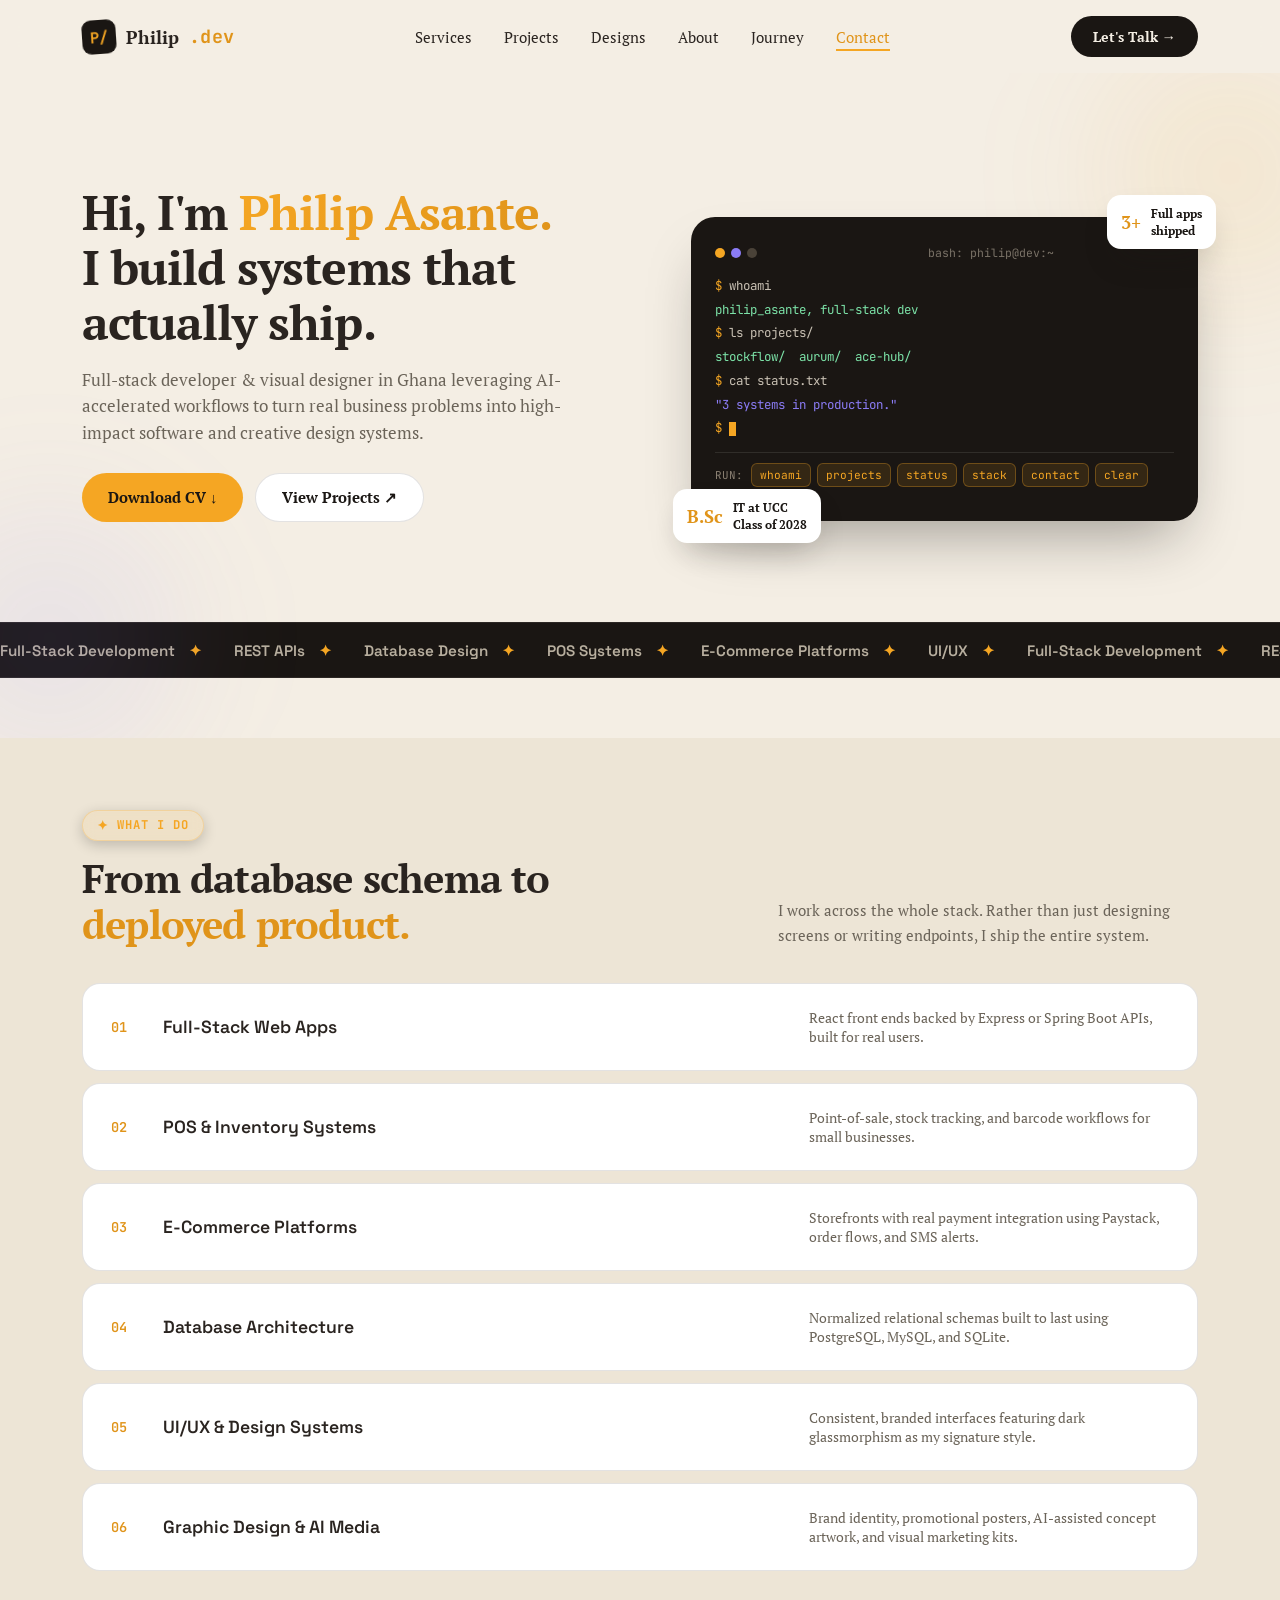
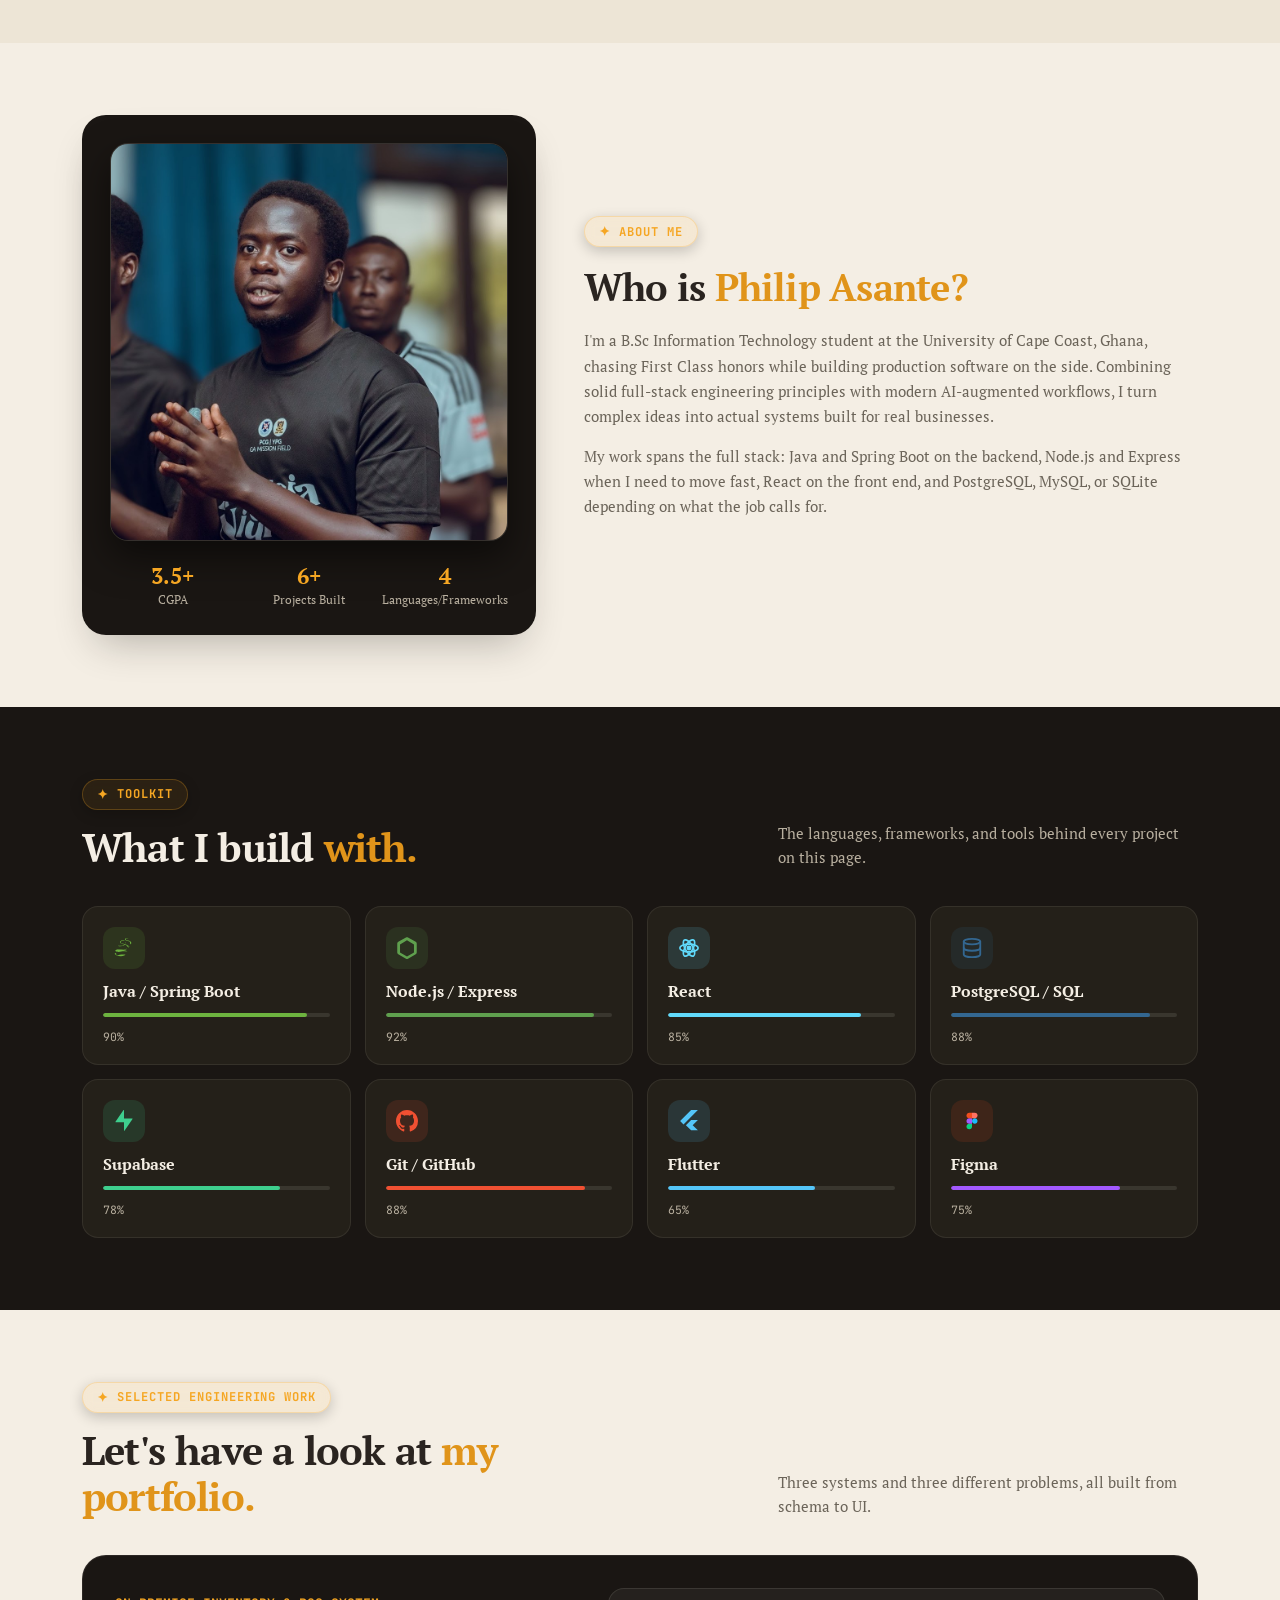
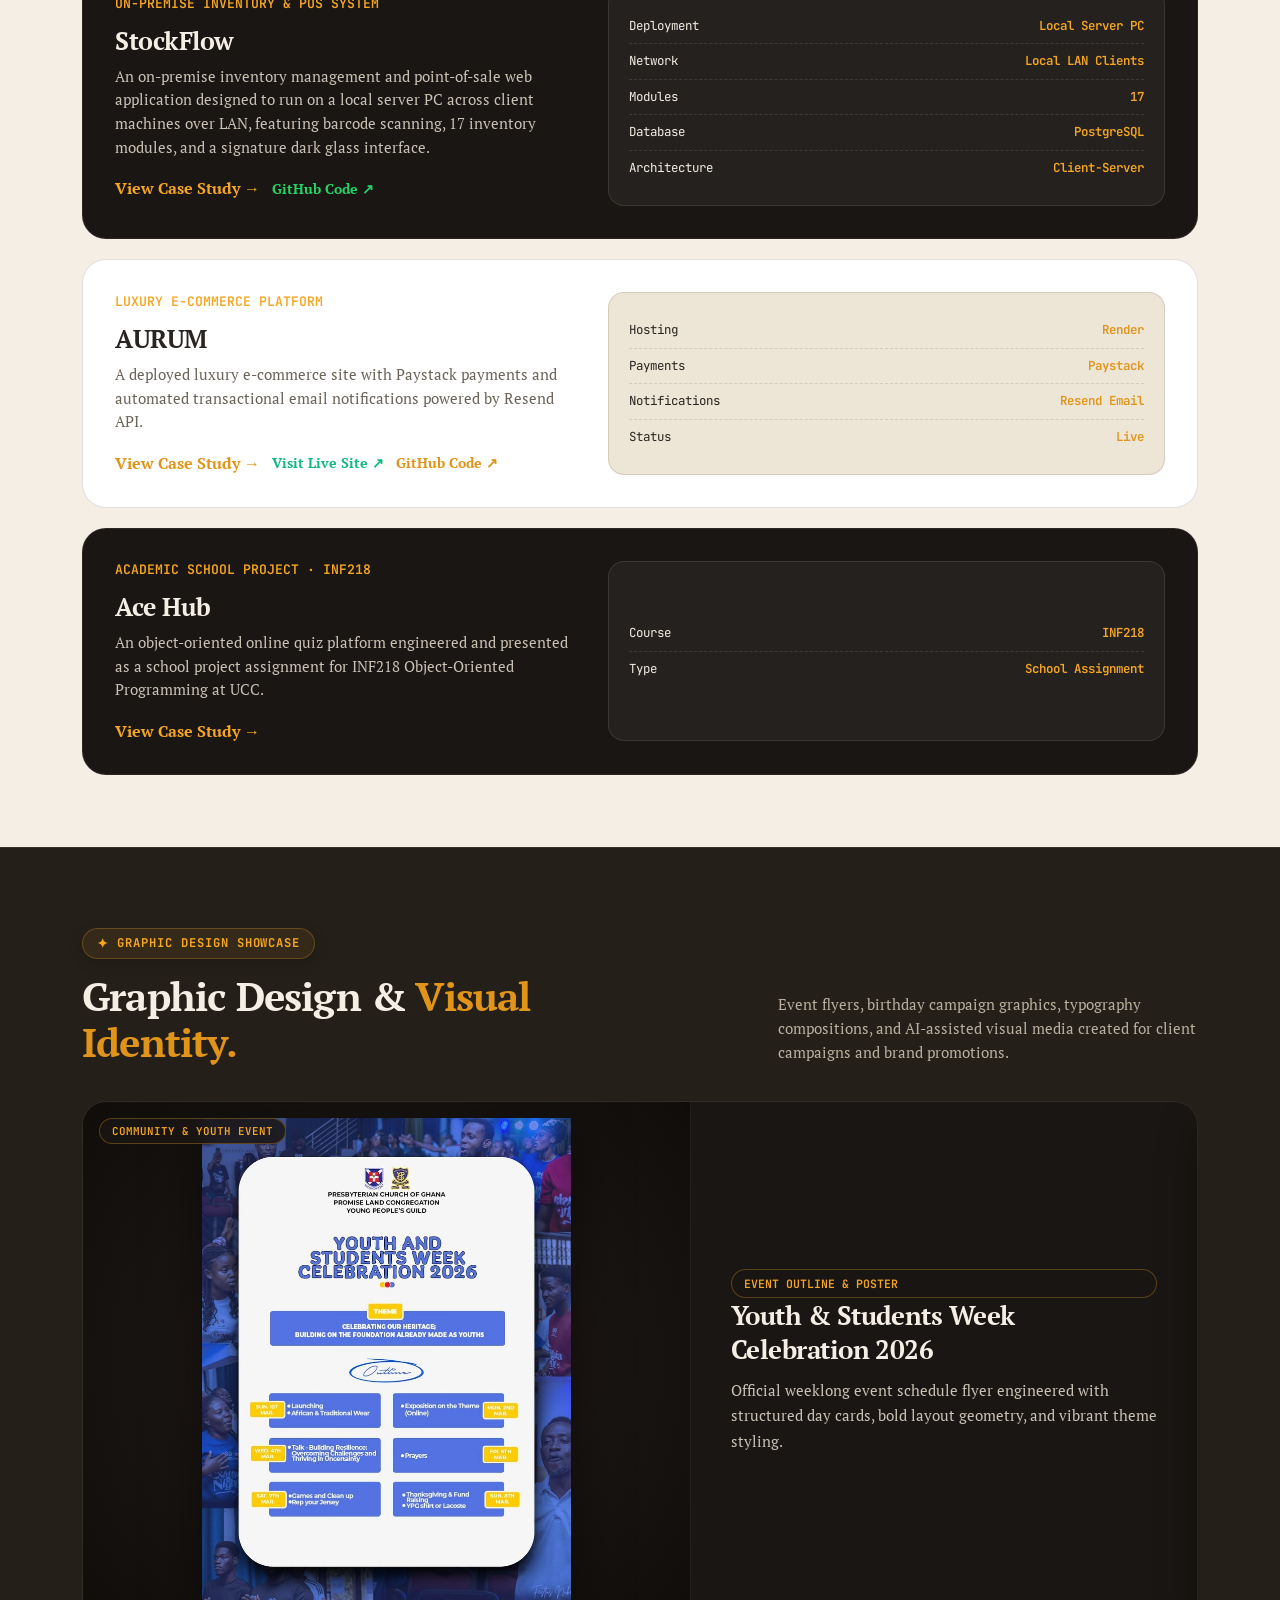
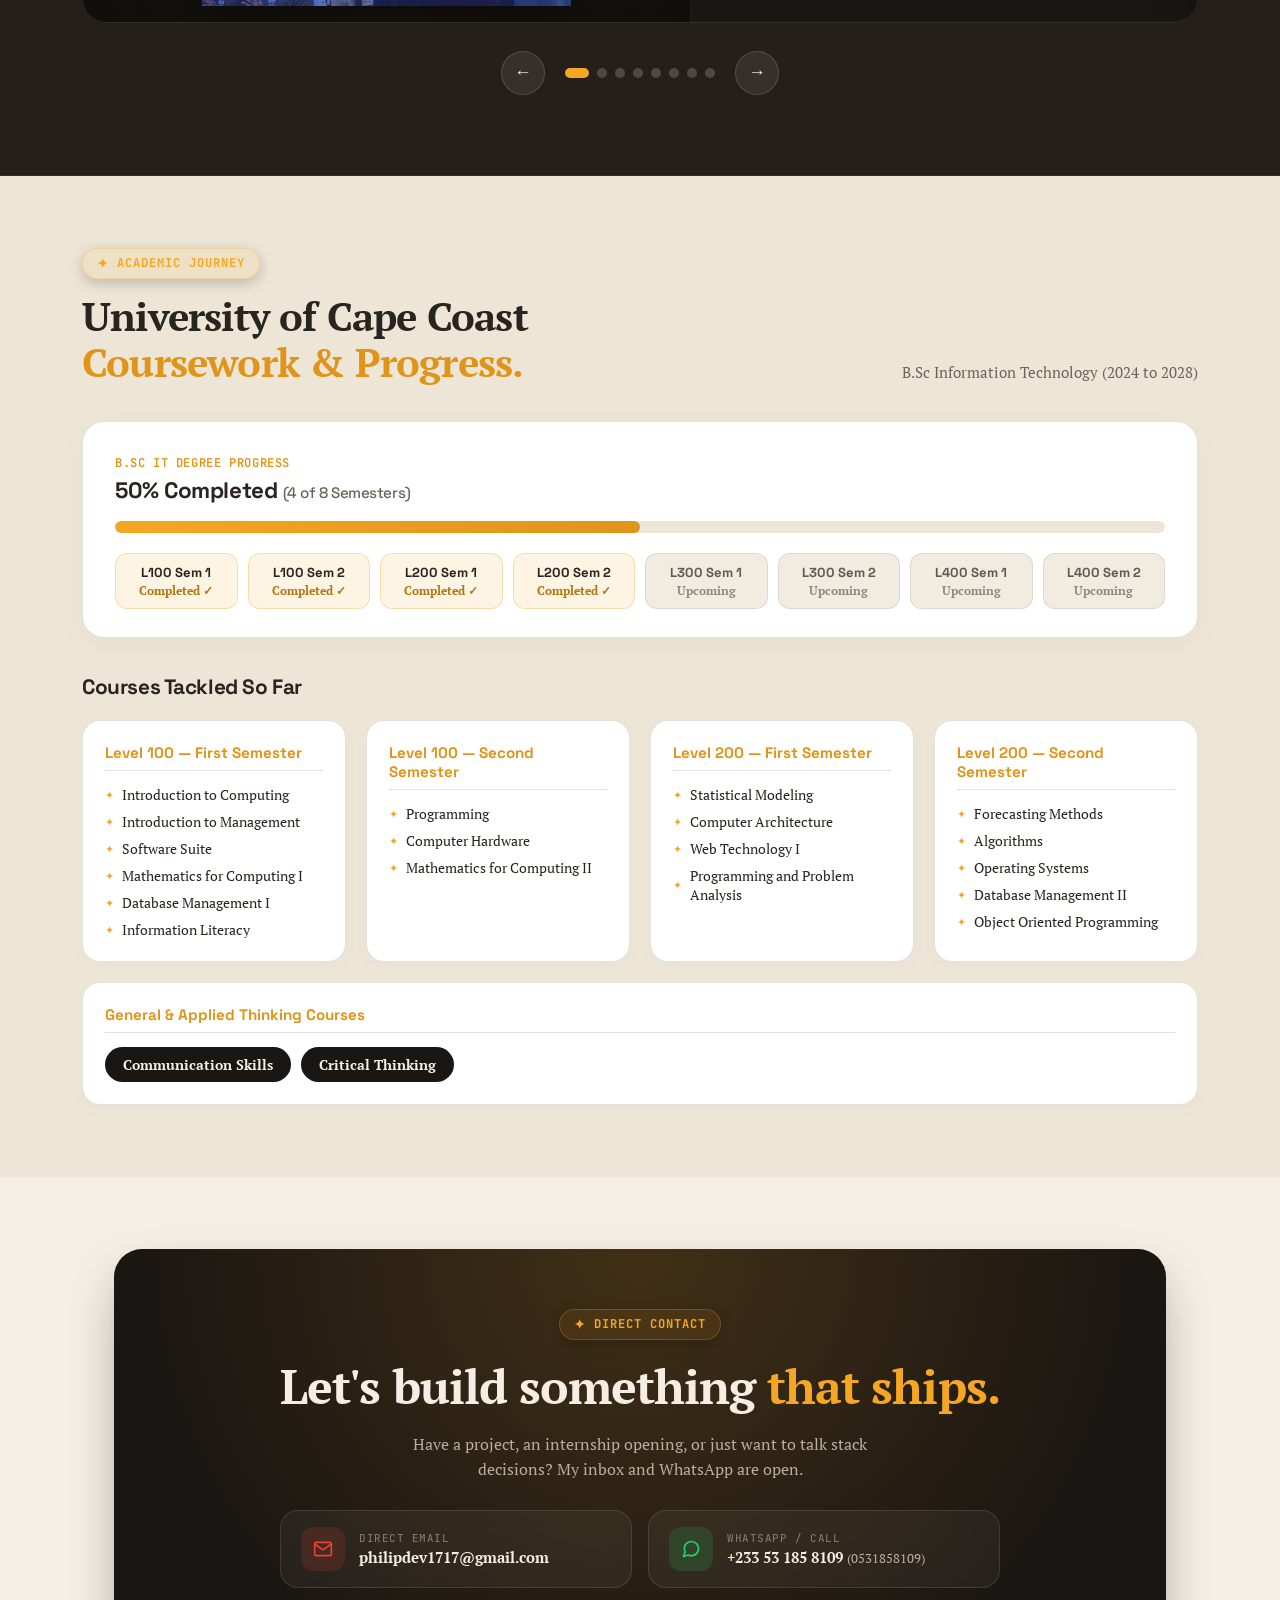
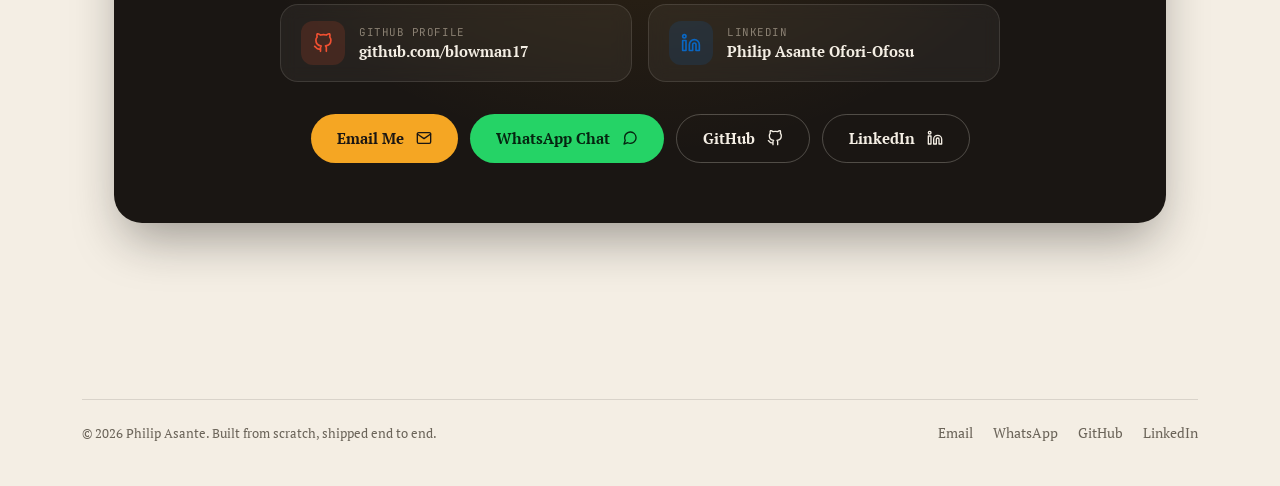
==== index.html @ bdc7ed9b "Update hero CTA buttons: Download CV first, View Projects second" ====
<!DOCTYPE html>
<html lang="en">
<head>
<meta charset="UTF-8">
<meta name="viewport" content="width=device-width, initial-scale=1.0">
<title>Philip Asante | Full-Stack Developer</title>
<meta name="description" content="Philip Asante, a Full-Stack Developer in Ghana building production POS systems, luxury e-commerce platforms, and web applications with Java, Spring Boot, Node.js, Express, React, and PostgreSQL.">
<link rel="icon" type="image/svg+xml" href="data:image/svg+xml,<svg xmlns='http://www.w3.org/2000/svg' viewBox='0 0 32 32'><rect width='32' height='32' rx='8' fill='%231A1613'/><text x='16' y='22' font-family='monospace' font-weight='bold' font-size='18' fill='%23F5A623' text-anchor='middle'>P/</text></svg>">
<meta property="og:type" content="website">
<meta property="og:title" content="Philip Asante | Full-Stack Developer">
<meta property="og:description" content="Full-Stack Developer turning real business problems into working software: POS systems, luxury e-commerce platforms, and web applications.">
<meta name="twitter:card" content="summary_large_image">
<meta name="twitter:title" content="Philip Asante | Full-Stack Developer">
<meta name="twitter:description" content="Full-Stack Developer turning real business problems into working software: POS systems, luxury e-commerce platforms, and web applications.">
<link rel="preconnect" href="https://fonts.googleapis.com">
<link rel="preconnect" href="https://fonts.gstatic.com" crossorigin>
<link href="https://fonts.googleapis.com/css2?family=PT+Serif:ital,wght@0,400;0,700;1,400;1,700&family=Space+Grotesk:wght@400;500;600;700&family=Inter:wght@400;500;600;700&family=JetBrains+Mono:wght@400;500&display=swap" rel="stylesheet">
<link rel="stylesheet" href="styles.css">
</head>
<body>

<div id="scroll-progress"></div>

<header>
  <div class="navbar">
    <a href="#" class="logo">
      <span class="logo-mark">P/</span>
      Philip<span class="mono" style="color:var(--orange-2)">.dev</span>
    </a>
    <nav>
      <ul>
        <li><a href="#services">Services</a></li>
        <li><a href="#projects">Projects</a></li>
        <li><a href="#designs">Designs</a></li>
        <li><a href="#about">About</a></li>
        <li><a href="#journey">Journey</a></li>
        <li><a href="#contact">Contact</a></li>
        <li class="mobile-menu-footer">
          <a href="#contact" class="mobile-menu-cta">Let's Talk →</a>
        </li>
      </ul>
    </nav>
    <a href="#contact" class="nav-cta">Let's Talk →</a>
    <button class="nav-toggle" aria-label="Menu">
      <span></span><span></span><span></span>
    </button>
  </div>
</header>

<section class="hero">
  <div class="glow-orb glow-orb-1"></div>
  <div class="glow-orb glow-orb-2"></div>
  <div class="wrap">
    <div class="hero-grid">
      <div>
        <h1>Hi, I'm <span class="accent">Philip Asante.</span><br>I build systems that actually ship.</h1>
        <p class="sub">Full-stack developer &amp; visual designer in Ghana leveraging AI-accelerated workflows to turn real business problems into high-impact software and creative design systems.</p>
        <div class="hero-actions">
          <a href="assets/Philip_Asante_CV.pdf" download="Philip_Asante_CV.pdf" class="btn btn-primary">Download CV ↓</a>
          <a href="#projects" class="btn btn-ghost">View Projects ↗</a>
        </div>
      </div>
      <div class="hero-visual reveal">
        <div class="term-bar">
          <div class="term-dots">
            <span class="term-dot d1"></span>
            <span class="term-dot d2"></span>
            <span class="term-dot d3"></span>
          </div>
          <span class="term-title">bash: philip@dev:~</span>
        </div>
        <div class="term-lines">
          <div><span class="k">$</span> whoami</div>
          <div class="out">philip_asante, full-stack dev</div>
          <div><span class="k">$</span> ls projects/</div>
          <div class="out">stockflow/ &nbsp;aurum/ &nbsp;ace-hub/</div>
          <div><span class="k">$</span> cat status.txt</div>
          <div class="out"><span class="s">"3 systems in production."</span></div>
          <div><span class="k">$</span> <span class="cursor"></span></div>
        </div>
        <div class="term-cmds">
          <span class="term-cmds-label">RUN:</span>
          <button class="term-btn" data-cmd="whoami">whoami</button>
          <button class="term-btn" data-cmd="projects">projects</button>
          <button class="term-btn" data-cmd="status">status</button>
          <button class="term-btn" data-cmd="stack">stack</button>
          <button class="term-btn" data-cmd="contact">contact</button>
          <button class="term-btn" data-cmd="clear">clear</button>
        </div>
        <div class="float-badge-wrap">
          <div class="float-badge fb1">
            <span class="n">3+</span>
            <span>Full apps<br>shipped</span>
          </div>
          <div class="float-badge fb2">
            <span class="n">B.Sc</span>
            <span>IT at UCC<br>Class of 2028</span>
          </div>
        </div>
      </div>
    </div>
  </div>

  <div class="marquee-strip">
    <div class="marquee-track">
      <div class="marquee-item">Full-Stack Development <span class="sep">✦</span></div>
      <div class="marquee-item">REST APIs <span class="sep">✦</span></div>
      <div class="marquee-item">Database Design <span class="sep">✦</span></div>
      <div class="marquee-item">POS Systems <span class="sep">✦</span></div>
      <div class="marquee-item">E-Commerce Platforms <span class="sep">✦</span></div>
      <div class="marquee-item">UI/UX <span class="sep">✦</span></div>
      <div class="marquee-item">Full-Stack Development <span class="sep">✦</span></div>
      <div class="marquee-item">REST APIs <span class="sep">✦</span></div>
      <div class="marquee-item">Database Design <span class="sep">✦</span></div>
      <div class="marquee-item">POS Systems <span class="sep">✦</span></div>
      <div class="marquee-item">E-Commerce Platforms <span class="sep">✦</span></div>
      <div class="marquee-item">UI/UX <span class="sep">✦</span></div>
    </div>
  </div>
</section>

<section class="services" id="services">
  <div class="wrap">
    <div class="section-head">
      <div>
        <span class="section-tag"><span class="spark">✦</span> What I Do</span>
        <h2>From database schema to <span class="accent">deployed product.</span></h2>
      </div>
      <p class="section-sub">I work across the whole stack. Rather than just designing screens or writing endpoints, I ship the entire system.</p>
    </div>
    <div class="service-list reveal">
      <div class="service-row">
        <span class="service-num">01</span>
        <span class="service-title">Full-Stack Web Apps</span>
        <span class="service-desc">React front ends backed by Express or Spring Boot APIs, built for real users.</span>
      </div>
      <div class="service-row">
        <span class="service-num">02</span>
        <span class="service-title">POS &amp; Inventory Systems</span>
        <span class="service-desc">Point-of-sale, stock tracking, and barcode workflows for small businesses.</span>
      </div>
      <div class="service-row">
        <span class="service-num">03</span>
        <span class="service-title">E-Commerce Platforms</span>
        <span class="service-desc">Storefronts with real payment integration using Paystack, order flows, and SMS alerts.</span>
      </div>
      <div class="service-row">
        <span class="service-num">04</span>
        <span class="service-title">Database Architecture</span>
        <span class="service-desc">Normalized relational schemas built to last using PostgreSQL, MySQL, and SQLite.</span>
      </div>
      <div class="service-row">
        <span class="service-num">05</span>
        <span class="service-title">UI/UX &amp; Design Systems</span>
        <span class="service-desc">Consistent, branded interfaces featuring dark glassmorphism as my signature style.</span>
      </div>
      <div class="service-row">
        <span class="service-num">06</span>
        <span class="service-title">Graphic Design &amp; AI Media</span>
        <span class="service-desc">Brand identity, promotional posters, AI-assisted concept artwork, and visual marketing kits.</span>
      </div>
    </div>
  </div>
</section>

<section id="about">
  <div class="wrap">
    <div class="about-grid">
      <div class="about-photo reveal">
        <img src="assets/philip-asante.jpg" alt="Philip Asante Ofori-Ofosu" class="profile-img">
        <div class="about-stats">
          <div class="about-stat"><div class="num">3.5+</div><div class="lbl">CGPA</div></div>
          <div class="about-stat"><div class="num">6+</div><div class="lbl">Projects Built</div></div>
          <div class="about-stat"><div class="num">4</div><div class="lbl">Languages/Frameworks</div></div>
        </div>
      </div>
      <div class="about-text">
        <span class="section-tag"><span class="spark">✦</span> About Me</span>
        <h2>Who is <span class="accent">Philip Asante?</span></h2>
        <p>I'm a B.Sc Information Technology student at the University of Cape Coast, Ghana, chasing First Class honors while building production software on the side. Combining solid full-stack engineering principles with modern AI-augmented workflows, I turn complex ideas into actual systems built for real businesses.</p>
        <p>My work spans the full stack: Java and Spring Boot on the backend, Node.js and Express when I need to move fast, React on the front end, and PostgreSQL, MySQL, or SQLite depending on what the job calls for.</p>
      </div>
    </div>
  </div>
</section>

<section class="tools">
  <div class="wrap">
    <div class="section-head">
      <div>
        <span class="section-tag"><span class="spark">✦</span> Toolkit</span>
        <h2>What I build <span class="accent">with.</span></h2>
      </div>
      <p class="section-sub">The languages, frameworks, and tools behind every project on this page.</p>
    </div>
    <div class="tool-grid reveal">
      <div class="tool-card">
        <div class="tool-icon" style="background:#6DB33F22;color:#6DB33F;" title="Java / Spring Boot">
          <svg width="22" height="22" viewBox="0 0 24 24" fill="currentColor">
            <path d="M4.14 17.58c0 0-1.57.37-1.14 1.34.42.95 2.5 1.15 4.31.57 1.8-.57 5.25-.66 6.37-.2 0 0-2.31 1.77-5.07 1.77C5.39 21.06 3 20 2.2 18.91c-.8-1.09.28-1.74 1.94-1.33zm-.51-3.66s-1.8.84-.71 1.63c1.1.79 3.93.93 6.13.34 2.21-.6 5.86-.33 6.77.29 0 0-1.78-1.92-5.74-2.14-3.97-.22-5.46-.35-6.45-.12zm13.1-4.78s1.61.85.74 2.1c-.87 1.25-3.03 2.05-5.91 2.37-2.89.32-6.52.06-8.21-.73 0 0 1.27.79 3.65 1.07 2.38.27 5.4.15 7.64-.69 2.24-.85 3.39-1.97 2.09-4.12zm-3.32-4.04c.94 1.08.31 2.24-.76 3.09-1.06.85-2.61 1.23-3.83 1.39-1.22.15-2.6.14-3.7-.1 0 0 1.05.51 2.56.54 1.5.03 3.05-.18 4.24-.85 1.18-.68 1.91-1.63 1.49-4.07zm3.17 6.43s.85-1.58-1.12-2.82c-1.97-1.25-3.67-1.07-5.59-1.71-1.92-.64-1.79-1.98-.38-2.6 1.41-.62 3.61-.17 3.61-.17s-1.07-.94-2.86-.71c-1.79.23-2.92 1.42-2.46 2.53.46 1.1 2.12 1.44 3.73 1.77 1.61.34 3.63.92 3.86 2.35 0 0 .5-1.15-1.24-1.89zM18.89 8.2s1.77-.92.83-2.48c-.94-1.55-2.73-1.69-4.48-2.09-1.76-.41-1.79-1.5-.72-2.03 1.07-.53 2.76-.08 2.76-.08s-.83-.75-2.27-.52c-1.44.23-2.31 1.15-1.89 2.05.42.9 1.83 1.15 3.19 1.43 1.36.27 2.87.67 2.58 2.13 0 0 .86-1.06-.52-1.85z"/>
          </svg>
        </div>
        <div class="tool-name">Java / Spring Boot</div>
        <div class="tool-bar"><div class="tool-bar-fill" style="width:90%;background:#6DB33F;"></div></div>
        <span class="tool-pct">90%</span>
      </div>
      <div class="tool-card">
        <div class="tool-icon" style="background:#5FA04E22;color:#5FA04E;" title="Node.js / Express">
          <svg width="22" height="22" viewBox="0 0 24 24" fill="currentColor">
            <path d="M11.998 24c-.387 0-.773-.105-1.115-.303l-8.41-4.856C1.777 18.438 1.36 17.716 1.36 16.924V7.21c0-.792.417-1.514 1.113-1.917L10.883.437c.684-.395 1.546-.395 2.23 0l8.41 4.856c.696.403 1.113 1.125 1.113 1.917v9.714c0 .792-.417 1.514-1.113 1.917l-8.41 4.856a2.236 2.236 0 0 1-1.115.303zm-7.61-7.076 7.61 4.394 7.61-4.394V8.076L11.998 3.68 4.388 8.076v8.848z"/>
          </svg>
        </div>
        <div class="tool-name">Node.js / Express</div>
        <div class="tool-bar"><div class="tool-bar-fill" style="width:92%;background:#5FA04E;"></div></div>
        <span class="tool-pct">92%</span>
      </div>
      <div class="tool-card">
        <div class="tool-icon" style="background:#61DAFB22;color:#61DAFB;" title="React">
          <svg width="22" height="22" viewBox="0 0 24 24" fill="none" stroke="currentColor" stroke-width="1.8">
            <ellipse cx="12" cy="12" rx="10" ry="4.2" transform="rotate(0 12 12)"/>
            <ellipse cx="12" cy="12" rx="10" ry="4.2" transform="rotate(60 12 12)"/>
            <ellipse cx="12" cy="12" rx="10" ry="4.2" transform="rotate(120 12 12)"/>
            <circle cx="12" cy="12" r="1.8" fill="currentColor"/>
          </svg>
        </div>
        <div class="tool-name">React</div>
        <div class="tool-bar"><div class="tool-bar-fill" style="width:85%;background:#61DAFB;"></div></div>
        <span class="tool-pct">85%</span>
      </div>
      <div class="tool-card">
        <div class="tool-icon" style="background:#33679122;color:#336791;" title="PostgreSQL / SQL">
          <svg width="22" height="22" viewBox="0 0 24 24" fill="none" stroke="currentColor" stroke-width="2" stroke-linecap="round" stroke-linejoin="round">
            <ellipse cx="12" cy="5" rx="9" ry="3"/>
            <path d="M21 12c0 1.66-4 3-9 3s-9-1.34-9-3"/>
            <path d="M3 5v14c0 1.66 4 3 9 3s9-1.34 9-3V5"/>
          </svg>
        </div>
        <div class="tool-name">PostgreSQL / SQL</div>
        <div class="tool-bar"><div class="tool-bar-fill" style="width:88%;background:#336791;"></div></div>
        <span class="tool-pct">88%</span>
      </div>
      <div class="tool-card">
        <div class="tool-icon" style="background:#3ECF8E22;color:#3ECF8E;" title="Supabase">
          <svg width="22" height="22" viewBox="0 0 24 24" fill="currentColor">
            <path d="M21.362 9.354H12V.3a.3.3 0 0 0-.53-.197L2.695 12.875a.3.3 0 0 0 .245.495H12v9.054a.3.3 0 0 0 .53.197l8.775-12.772a.3.3 0 0 0-.243-.495z"/>
          </svg>
        </div>
        <div class="tool-name">Supabase</div>
        <div class="tool-bar"><div class="tool-bar-fill" style="width:78%;background:#3ECF8E;"></div></div>
        <span class="tool-pct">78%</span>
      </div>
      <div class="tool-card">
        <div class="tool-icon" style="background:#F0503222;color:#F05032;" title="Git / GitHub">
          <svg width="22" height="22" viewBox="0 0 24 24" fill="currentColor">
            <path d="M12 0C5.37 0 0 5.37 0 12c0 5.31 3.435 9.795 8.205 11.385.6.105.825-.255.825-.57 0-.285-.015-1.23-.015-2.235-3.015.555-3.795-.735-4.035-1.41-.135-.345-.72-1.41-1.23-1.695-.42-.225-1.02-.78-.015-.795.945-.015 1.62.87 1.845 1.23 1.08 1.815 2.805 1.305 3.495.99.105-.78.42-1.305.765-1.605-2.67-.3-5.46-1.335-5.46-5.925 0-1.305.465-2.385 1.23-3.225-.12-.3-.54-1.53.12-3.18 0 0 1.005-.315 3.3 1.23.96-.27 1.98-.405 3-.405s2.04.135 3 .405c2.295-1.56 3.3-1.23 3.3-1.23.66 1.65.24 2.88.12 3.18.765.84 1.23 1.905 1.23 3.225 0 4.605-2.805 5.625-5.475 5.925.435.375.81 1.095.81 2.22 0 1.605-.015 2.895-.015 3.3 0 .315.225.69.825.57A12.02 12.02 0 0024 12c0-6.63-5.37-12-12-12z"/>
          </svg>
        </div>
        <div class="tool-name">Git / GitHub</div>
        <div class="tool-bar"><div class="tool-bar-fill" style="width:88%;background:#F05032;"></div></div>
        <span class="tool-pct">88%</span>
      </div>
      <div class="tool-card">
        <div class="tool-icon" style="background:#54C5F822;color:#54C5F8;" title="Flutter">
          <svg width="22" height="22" viewBox="0 0 24 24" fill="currentColor">
            <path d="M14.314 0L2.3 12 6 15.7 21.686 0h-7.372zm0 10.8L8.628 16.5l5.686 5.7h7.372L16 16.5l5.686-5.7h-7.372z"/>
          </svg>
        </div>
        <div class="tool-name">Flutter</div>
        <div class="tool-bar"><div class="tool-bar-fill" style="width:65%;background:#54C5F8;"></div></div>
        <span class="tool-pct">65%</span>
      </div>
      <div class="tool-card">
        <div class="tool-icon" style="background:rgba(242,78,30,0.12);" title="Figma">
          <svg width="22" height="22" viewBox="0 0 24 24" fill="none">
            <path d="M12 12c0-1.657 1.343-3 3-3s3 1.343 3 3-1.343 3-3 3-3-1.343-3-3z" fill="#1ABCFE"/>
            <path d="M6 18c0-1.657 1.343-3 3-3h3v3a3 3 0 0 1-6 0z" fill="#0ACF83"/>
            <path d="M6 12c0-1.657 1.343-3 3-3h3v6H9a3 3 0 0 1-3-3z" fill="#A259FF"/>
            <path d="M6 6c0-1.657 1.343-3 3-3h3v6H9a3 3 0 0 1-3-3z" fill="#F24E1E"/>
            <path d="M12 3h3a3 3 0 0 1 3 3c0 1.657-1.343 3-3 3h-3V3z" fill="#FF7262"/>
          </svg>
        </div>
        <div class="tool-name">Figma</div>
        <div class="tool-bar"><div class="tool-bar-fill" style="width:75%;background:#A259FF;"></div></div>
        <span class="tool-pct">75%</span>
      </div>
    </div>
  </div>
</section>

<section id="projects">
  <div class="wrap">
    <div class="section-head">
      <div>
        <span class="section-tag"><span class="spark">✦</span> Selected Engineering Work</span>
        <h2>Let's have a look at <span class="accent">my portfolio.</span></h2>
      </div>
      <p class="section-sub">Three systems and three different problems, all built from schema to UI.</p>
    </div>
    <div class="project-list reveal">

      <div class="project-card">
        <div>
          <div class="role">ON-PREMISE INVENTORY &amp; POS SYSTEM</div>
          <h3>StockFlow</h3>
          <p>An on-premise inventory management and point-of-sale web application designed to run on a local server PC across client machines over LAN, featuring barcode scanning, 17 inventory modules, and a signature dark glass interface.</p>
          <div class="project-actions-row">
            <button class="project-link open-modal" data-project="stockflow">View Case Study →</button>
            <a href="https://github.com/blowman17/stockflow-access" target="_blank" rel="noopener noreferrer" class="project-link live-link">GitHub Code ↗</a>
          </div>
        </div>
        <div class="project-visual">
          <div class="row"><span>Deployment</span><span class="val">Local Server PC</span></div>
          <div class="row"><span>Network</span><span class="val">Local LAN Clients</span></div>
          <div class="row"><span>Modules</span><span class="val">17</span></div>
          <div class="row"><span>Database</span><span class="val">PostgreSQL</span></div>
          <div class="row" style="border-bottom:none;"><span>Architecture</span><span class="val">Client-Server</span></div>
        </div>
      </div>

      <div class="project-card alt">
        <div>
          <div class="role">LUXURY E-COMMERCE PLATFORM</div>
          <h3>AURUM</h3>
          <p>A deployed luxury e-commerce site with Paystack payments and automated transactional email notifications powered by Resend API.</p>
          <div class="project-actions-row">
            <button class="project-link open-modal" data-project="aurum">View Case Study →</button>
            <a href="https://aurum-udfm.onrender.com" target="_blank" rel="noopener noreferrer" class="project-link live-link">Visit Live Site ↗</a>
            <a href="https://github.com/blowman17/aurum" target="_blank" rel="noopener noreferrer" class="project-link">GitHub Code ↗</a>
          </div>
        </div>
        <div class="project-visual">
          <div class="row"><span>Hosting</span><span class="val">Render</span></div>
          <div class="row"><span>Payments</span><span class="val">Paystack</span></div>
          <div class="row"><span>Notifications</span><span class="val">Resend Email</span></div>
          <div class="row" style="border-bottom:none;"><span>Status</span><span class="val">Live</span></div>
        </div>
      </div>

      <div class="project-card">
        <div>
          <div class="role">ACADEMIC SCHOOL PROJECT · INF218</div>
          <h3>Ace Hub</h3>
          <p>An object-oriented online quiz platform engineered and presented as a school project assignment for INF218 Object-Oriented Programming at UCC.</p>
          <button class="project-link open-modal" data-project="acehub">View Case Study →</button>
        </div>
        <div class="project-visual">
          <div class="row"><span>Course</span><span class="val">INF218</span></div>
          <div class="row" style="border-bottom:none;"><span>Type</span><span class="val">School Assignment</span></div>
        </div>
      </div>

    </div>
  </div>
</section>

<section class="designs" id="designs">
  <div class="wrap">
    <div class="section-head">
      <div>
        <span class="section-tag"><span class="spark">✦</span> Graphic Design Showcase</span>
        <h2>Graphic Design &amp; <span class="accent">Visual Identity.</span></h2>
      </div>
      <p class="section-sub">Event flyers, birthday campaign graphics, typography compositions, and AI-assisted visual media created for client campaigns and brand promotions.</p>
    </div>

    <!-- Carousel Container -->
    <div class="carousel-wrapper reveal">
      <div class="carousel-track-container">
        <div class="carousel-track" id="design-carousel-track">
          
          <!-- Slide 1 -->
          <div class="carousel-slide active">
            <div class="design-card">
              <div class="design-image-wrap">
                <div class="design-badge-overlay">COMMUNITY &amp; YOUTH EVENT</div>
                <img src="assets/designs/youth-week-2026.jpg" alt="Youth &amp; Students Week Celebration 2026 Poster" loading="lazy">
              </div>
              <div class="design-info">
                <div class="design-badge">EVENT OUTLINE &amp; POSTER</div>
                <h3>Youth &amp; Students Week Celebration 2026</h3>
                <p>Official weeklong event schedule flyer engineered with structured day cards, bold layout geometry, and vibrant theme styling.</p>
              </div>
            </div>
          </div>

          <!-- Slide 2 -->
          <div class="carousel-slide">
            <div class="design-card">
              <div class="design-image-wrap">
                <div class="design-badge-overlay">BIRTHDAY CAMPAIGN</div>
                <img src="assets/designs/birthday-philip-asante.jpg" alt="Birthday Flyer Philip Asante Ofori Ofosu" loading="lazy">
              </div>
              <div class="design-info">
                <div class="design-badge">BIRTHDAY FLYER DESIGN</div>
                <h3>Custom Birthday Flyer: Philip Asante</h3>
                <p>Custom birthday graphic combining geometric frame overlays, bold modern typography, and polished visual framing.</p>
              </div>
            </div>
          </div>

          <!-- Slide 3 -->
          <div class="carousel-slide">
            <div class="design-card">
              <div class="design-image-wrap">
                <div class="design-badge-overlay">BIRTHDAY CAMPAIGN</div>
                <img src="assets/designs/birthday-georgina.jpg" alt="Birthday Flyer Georgina" loading="lazy">
              </div>
              <div class="design-info">
                <div class="design-badge">BIRTHDAY FLYER DESIGN</div>
                <h3>Custom Birthday Flyer: Georgina</h3>
                <p>Elegant birthday design featuring soft blue background gradients, custom cursive typography, floating ribbon accents, and color-blocked photo framing.</p>
              </div>
            </div>
          </div>

          <!-- Slide 4 -->
          <div class="carousel-slide">
            <div class="design-card">
              <div class="design-image-wrap">
                <div class="design-badge-overlay">WEEKLY EVENT POSTER</div>
                <img src="assets/designs/friday-prayer-meeting.jpg" alt="Friday Prayer Meetings Poster" loading="lazy">
              </div>
              <div class="design-info">
                <div class="design-badge">PROMOTIONAL FLYER</div>
                <h3>Friday Prayer Meetings Poster</h3>
                <p>High-impact blue dual-tone promotional flyer designed for weekly community prayer meetings.</p>
              </div>
            </div>
          </div>

          <!-- Slide 5 -->
          <div class="carousel-slide">
            <div class="design-card">
              <div class="design-image-wrap">
                <div class="design-badge-overlay">SEMINAR &amp; TALK FLYER</div>
                <img src="assets/designs/health-talk-seminar.jpg" alt="Health Talk Seminar Flyer" loading="lazy">
              </div>
              <div class="design-info">
                <div class="design-badge">HEALTH &amp; WELLNESS FLYER</div>
                <h3>Health Talk Seminar Flyer</h3>
                <p>Clean medical seminar layout featuring topic details ("Healthy eating across all blood groups"), speaker portrait frame, medical line graphics, and time pills.</p>
              </div>
            </div>
          </div>

          <!-- Slide 6 -->
          <div class="carousel-slide">
            <div class="design-card">
              <div class="design-image-wrap">
                <div class="design-badge-overlay">YOUTH PROGRAMME SCHEDULE</div>
                <img src="assets/designs/jy-week-outline.jpg" alt="Junior Youth Week 2026 Programme Outline" loading="lazy">
              </div>
              <div class="design-info">
                <div class="design-badge">PROGRAMME SCHEDULE FLYER</div>
                <h3>Youth Week 2026 Programme Outline</h3>
                <p>Structured timetable poster featuring topic breakdowns, timing cards, and deep blue brand theme.</p>
              </div>
            </div>
          </div>

          <!-- Slide 7 -->
          <div class="carousel-slide">
            <div class="design-card">
              <div class="design-image-wrap">
                <div class="design-badge-overlay">TEASER &amp; ANNOUNCEMENT</div>
                <img src="assets/designs/jy-week-teaser.jpg" alt="Junior Youth Week 2026 Teaser Poster" loading="lazy">
              </div>
              <div class="design-info">
                <div class="design-badge">ANNOUNCEMENT FLYER</div>
                <h3>Youth Week Teaser Graphic</h3>
                <p>Anticipation teaser poster design with 3D bubble title typography, custom date badges (12th to 18th July), and cutout youth portraits with outline stroke accents.</p>
              </div>
            </div>
          </div>

          <!-- Slide 8 -->
          <div class="carousel-slide">
            <div class="design-card">
              <div class="design-image-wrap">
                <div class="design-badge-overlay">INSTAGRAM &amp; SOCIAL MEDIA</div>
                <img src="assets/designs/birthday-samuel-dankwah.jpg" alt="Social Media Birthday Post Samuel Dankwah" loading="lazy">
              </div>
              <div class="design-info">
                <div class="design-badge">SOCIAL MEDIA CREATIVE</div>
                <h3>Social Media Birthday Post: Samuel Dankwah</h3>
                <p>Creative Instagram feed mockup poster with custom typography, blue background text pattern, verified badges, like counts, and engagement UI details.</p>
              </div>
            </div>
          </div>

        </div>
      </div>

      <!-- Controls -->
        <div class="carousel-controls">
        <button class="carousel-btn prev-btn" id="carousel-prev" aria-label="Previous design">←</button>
        <div class="carousel-dots" id="carousel-dots"></div>
        <button class="carousel-btn next-btn" id="carousel-next" aria-label="Next design">→</button>
      </div>
    </div>
  </div>
</section>

<section class="journey" id="journey">
  <div class="wrap">
    <div class="section-head">
      <div>
        <span class="section-tag"><span class="spark">✦</span> Academic Journey</span>
        <h2>University of Cape Coast <span class="accent">Coursework &amp; Progress.</span></h2>
      </div>
      <p class="section-sub">B.Sc Information Technology (2024 to 2028)</p>
    </div>

    <!-- Academic Progress Bar Box -->
    <div class="degree-progress-box reveal">
      <div class="degree-progress-head">
        <div>
          <span class="degree-badge">B.Sc IT DEGREE PROGRESS</span>
          <h3 class="degree-status-title">50% Completed <span class="degree-subtext">(4 of 8 Semesters)</span></h3>
        </div>
      </div>
      <div class="degree-bar-track">
        <div class="degree-bar-fill" style="width: 50%;"></div>
      </div>
      <div class="degree-semesters-grid">
        <div class="sem-card completed">
          <span class="sem-name">L100 Sem 1</span>
          <span class="sem-status">Completed ✓</span>
        </div>
        <div class="sem-card completed">
          <span class="sem-name">L100 Sem 2</span>
          <span class="sem-status">Completed ✓</span>
        </div>
        <div class="sem-card completed">
          <span class="sem-name">L200 Sem 1</span>
          <span class="sem-status">Completed ✓</span>
        </div>
        <div class="sem-card completed">
          <span class="sem-name">L200 Sem 2</span>
          <span class="sem-status">Completed ✓</span>
        </div>
        <div class="sem-card upcoming">
          <span class="sem-name">L300 Sem 1</span>
          <span class="sem-status">Upcoming</span>
        </div>
        <div class="sem-card upcoming">
          <span class="sem-name">L300 Sem 2</span>
          <span class="sem-status">Upcoming</span>
        </div>
        <div class="sem-card upcoming">
          <span class="sem-name">L400 Sem 1</span>
          <span class="sem-status">Upcoming</span>
        </div>
        <div class="sem-card upcoming">
          <span class="sem-name">L400 Sem 2</span>
          <span class="sem-status">Upcoming</span>
        </div>
      </div>
    </div>

    <!-- Completed Coursework Grid -->
    <div class="coursework-section reveal">
      <h3 class="coursework-title">Courses Tackled So Far</h3>
      
      <div class="coursework-grid">
        <div class="course-group-card">
          <div class="course-group-head">Level 100 — First Semester</div>
          <ul class="course-list">
            <li>Introduction to Computing</li>
            <li>Introduction to Management</li>
            <li>Software Suite</li>
            <li>Mathematics for Computing I</li>
            <li>Database Management I</li>
            <li>Information Literacy</li>
          </ul>
        </div>

        <div class="course-group-card">
          <div class="course-group-head">Level 100 — Second Semester</div>
          <ul class="course-list">
            <li>Programming</li>
            <li>Computer Hardware</li>
            <li>Mathematics for Computing II</li>
          </ul>
        </div>

        <div class="course-group-card">
          <div class="course-group-head">Level 200 — First Semester</div>
          <ul class="course-list">
            <li>Statistical Modeling</li>
            <li>Computer Architecture</li>
            <li>Web Technology I</li>
            <li>Programming and Problem Analysis</li>
          </ul>
        </div>

        <div class="course-group-card">
          <div class="course-group-head">Level 200 — Second Semester</div>
          <ul class="course-list">
            <li>Forecasting Methods</li>
            <li>Algorithms</li>
            <li>Operating Systems</li>
            <li>Database Management II</li>
            <li>Object Oriented Programming</li>
          </ul>
        </div>

        <div class="course-group-card full-width-group">
          <div class="course-group-head">General &amp; Applied Thinking Courses</div>
          <div class="course-pills-row">
            <span class="course-pill">Communication Skills</span>
            <span class="course-pill">Critical Thinking</span>
          </div>
        </div>
      </div>
    </div>

  </div>
</section>

<section id="contact">
  <div class="wrap">
    <div class="contact reveal">
      <span class="section-tag"><span class="spark">✦</span> Direct Contact</span>
      <h2>Let's build something <span class="accent">that ships.</span></h2>
      <p>Have a project, an internship opening, or just want to talk stack decisions? My inbox and WhatsApp are open.</p>

      <div class="contact-grid">
        <div class="contact-card">
          <div class="contact-icon email-ic">
            <svg width="20" height="20" viewBox="0 0 24 24" fill="none" stroke="currentColor" stroke-width="2" stroke-linecap="round" stroke-linejoin="round"><path d="M4 4h16c1.1 0 2 .9 2 2v12c0 1.1-.9 2-2 2H4c-1.1 0-2-.9-2-2V6c0-1.1.9-2 2-2z"/><polyline points="22,6 12,13 2,6"/></svg>
          </div>
          <div class="contact-info">
            <span class="contact-label">DIRECT EMAIL</span>
            <a href="mailto:philipdev1717@gmail.com" class="contact-val">philipdev1717@gmail.com</a>
          </div>
        </div>

        <div class="contact-card">
          <div class="contact-icon wa-ic">
            <svg width="20" height="20" viewBox="0 0 24 24" fill="none" stroke="currentColor" stroke-width="2" stroke-linecap="round" stroke-linejoin="round"><path d="M21 11.5a8.38 8.38 0 0 1-.9 3.8 8.5 8.5 0 0 1-7.6 4.7 8.38 8.38 0 0 1-3.8-.9L3 21l1.9-5.7a8.38 8.38 0 0 1-.9-3.8 8.5 8.5 0 0 1 4.7-7.6 8.38 8.38 0 0 1 3.8-.9h.5a8.48 8.48 0 0 1 8 8v.5z"/></svg>
          </div>
          <div class="contact-info">
            <span class="contact-label">WHATSAPP / CALL</span>
            <a href="https://wa.me/233531858109" target="_blank" rel="noopener noreferrer" class="contact-val">+233 53 185 8109 <span class="contact-sub">(0531858109)</span></a>
          </div>
        </div>

        <div class="contact-card">
          <div class="contact-icon gh-ic">
            <svg width="20" height="20" viewBox="0 0 24 24" fill="none" stroke="currentColor" stroke-width="2" stroke-linecap="round" stroke-linejoin="round"><path d="M9 19c-5 1.5-5-2.5-7-3m14 6v-3.87a3.37 3.37 0 0 0-.94-2.61c3.14-.35 6.44-1.54 6.44-7A5.44 5.44 0 0 0 20 4.77 5.07 5.07 0 0 0 19.91 1S18.73.65 16 2.48a13.38 13.38 0 0 0-7 0C6.27.65 5.09 1 5.09 1A5.07 5.07 0 0 0 5 4.77a5.44 5.44 0 0 0-1.5 3.78c0 5.42 3.3 6.61 6.44 7A3.37 3.37 0 0 0 9 18.13V22"/></svg>
          </div>
          <div class="contact-info">
            <span class="contact-label">GITHUB PROFILE</span>
            <a href="https://github.com/blowman17" target="_blank" rel="noopener noreferrer" class="contact-val">github.com/blowman17</a>
          </div>
        </div>

        <div class="contact-card">
          <div class="contact-icon li-ic">
            <svg width="20" height="20" viewBox="0 0 24 24" fill="none" stroke="currentColor" stroke-width="2" stroke-linecap="round" stroke-linejoin="round"><path d="M16 8a6 6 0 0 1 6 6v7h-4v-7a2 2 0 0 0-2-2 2 2 0 0 0-2 2v7h-4v-7a6 6 0 0 1 6-6z"/><rect x="2" y="9" width="4" height="12"/><circle cx="4" cy="4" r="2"/></svg>
          </div>
          <div class="contact-info">
            <span class="contact-label">LINKEDIN</span>
            <a href="https://www.linkedin.com/in/philip-asante-ofori-ofosu-8a0344429" target="_blank" rel="noopener noreferrer" class="contact-val">Philip Asante Ofori-Ofosu</a>
          </div>
        </div>
      </div>

      <div class="contact-actions">
        <a href="mailto:philipdev1717@gmail.com" class="btn btn-primary">Email Me <svg width="16" height="16" viewBox="0 0 24 24" fill="none" stroke="currentColor" stroke-width="2" stroke-linecap="round" stroke-linejoin="round" style="margin-left:4px;"><path d="M4 4h16c1.1 0 2 .9 2 2v12c0 1.1-.9 2-2 2H4c-1.1 0-2-.9-2-2V6c0-1.1.9-2 2-2z"/><polyline points="22,6 12,13 2,6"/></svg></a>
        <a href="https://wa.me/233531858109" target="_blank" rel="noopener noreferrer" class="btn btn-whatsapp">WhatsApp Chat <svg width="16" height="16" viewBox="0 0 24 24" fill="none" stroke="currentColor" stroke-width="2" stroke-linecap="round" stroke-linejoin="round" style="margin-left:4px;"><path d="M21 11.5a8.38 8.38 0 0 1-.9 3.8 8.5 8.5 0 0 1-7.6 4.7 8.38 8.38 0 0 1-3.8-.9L3 21l1.9-5.7a8.38 8.38 0 0 1-.9-3.8 8.5 8.5 0 0 1 4.7-7.6 8.38 8.38 0 0 1 3.8-.9h.5a8.48 8.48 0 0 1 8 8v.5z"/></svg></a>
        <a href="https://github.com/blowman17" target="_blank" rel="noopener noreferrer" class="btn btn-ghost">GitHub <svg width="16" height="16" viewBox="0 0 24 24" fill="none" stroke="currentColor" stroke-width="2" stroke-linecap="round" stroke-linejoin="round" style="margin-left:4px;"><path d="M9 19c-5 1.5-5-2.5-7-3m14 6v-3.87a3.37 3.37 0 0 0-.94-2.61c3.14-.35 6.44-1.54 6.44-7A5.44 5.44 0 0 0 20 4.77 5.07 5.07 0 0 0 19.91 1S18.73.65 16 2.48a13.38 13.38 0 0 0-7 0C6.27.65 5.09 1 5.09 1A5.07 5.07 0 0 0 5 4.77a5.44 5.44 0 0 0-1.5 3.78c0 5.42 3.3 6.61 6.44 7A3.37 3.37 0 0 0 9 18.13V22"/></svg></a>
        <a href="https://www.linkedin.com/in/philip-asante-ofori-ofosu-8a0344429" target="_blank" rel="noopener noreferrer" class="btn btn-ghost">LinkedIn <svg width="16" height="16" viewBox="0 0 24 24" fill="none" stroke="currentColor" stroke-width="2" stroke-linecap="round" stroke-linejoin="round" style="margin-left:4px;"><path d="M16 8a6 6 0 0 1 6 6v7h-4v-7a2 2 0 0 0-2-2 2 2 0 0 0-2 2v7h-4v-7a6 6 0 0 1 6-6z"/><rect x="2" y="9" width="4" height="12"/><circle cx="4" cy="4" r="2"/></svg></a>
      </div>
    </div>
  </div>
</section>

<footer>
  <div class="wrap">
    <div class="foot-row">
      <div class="foot-copy">© 2026 Philip Asante. Built from scratch, shipped end to end.</div>
      <div class="foot-links">
        <a href="mailto:philipdev1717@gmail.com">Email</a>
        <a href="https://wa.me/233531858109" target="_blank" rel="noopener noreferrer">WhatsApp</a>
        <a href="https://github.com/blowman17" target="_blank" rel="noopener noreferrer">GitHub</a>
        <a href="https://www.linkedin.com/in/philip-asante-ofori-ofosu-8a0344429" target="_blank" rel="noopener noreferrer">LinkedIn</a>
      </div>
    </div>
  </div>
</footer>

<!-- CASE STUDY MODAL -->
<div id="case-study-modal" class="modal-overlay" aria-hidden="true">
  <div class="modal-card">
    <button class="modal-close" id="modal-close-btn" aria-label="Close modal">&times;</button>
    <div class="modal-body" id="modal-content"></div>
  </div>
</div>

<div id="toast-container" class="toast-container"></div>

<script src="script.js"></script>
</body>
</html>
---- styles.css ----
:root{
  --cream:#F4EEE4;
  --cream-2:#EDE5D6;
  --ink:#1A1613;
  --ink-2:#242019;
  --orange:#F5A623;
  --orange-2:#E0941A;
  --white:#FFFFFF;
  --text:#2A2420;
  --text-soft:#6B6459;
  --line: rgba(26,22,19,0.12);
  --radius: 22px;
  --font-main: 'PT Serif', Georgia, serif;
}

*{
  margin:0;
  padding:0;
  box-sizing:border-box;
}

html{
  scroll-behavior:smooth;
  overflow-x:hidden;
  width:100%;
}

body{
  background:var(--cream);
  color:var(--text);
  font-family:var(--font-main);
  overflow-x:hidden;
  width:100%;
  position:relative;
}

body.menu-open{
  overflow:hidden !important;
  position:fixed !important;
  width:100% !important;
  touch-action:none !important;
}

h1,h2,h3,.display{
  font-family:var(--font-main);
  letter-spacing:-0.02em;
}

.mono{
  font-family:'JetBrains Mono',monospace;
  letter-spacing:0.02em;
}

a{color:inherit;text-decoration:none;}
img{max-width:100%;height:auto;display:block;}

.wrap{
  max-width:1180px;
  width:100%;
  margin:0 auto;
  padding:0 32px;
  position:relative;
  z-index:2;
}

@media(max-width:768px){ .wrap{ padding:0 20px; } }
@media(max-width:480px){ .wrap{ padding:0 16px; } }

/* ---------- SCROLL PROGRESS BAR ---------- */
#scroll-progress {
  position: fixed;
  top: 0;
  left: 0;
  height: 3px;
  background: linear-gradient(90deg, var(--orange), #8B7CF6, var(--orange-2));
  width: 0%;
  z-index: 10000;
  transition: width 0.1s ease-out;
  box-shadow: 0 0 10px rgba(245, 166, 35, 0.5);
}

/* reduced motion */
@media (prefers-reduced-motion: reduce){
  *{animation:none!important;transition:none!important;}
}

::selection{background:var(--orange);color:var(--ink);}

:focus-visible{
  outline:3px solid var(--orange);
  outline-offset:3px;
  border-radius:4px;
}

/* ---------- NAV ---------- */
header{
  position:sticky;
  top:0;
  z-index:1000;
  width: 100%;
}
header::before{
  content:'';
  position:absolute;
  inset:0;
  background:rgba(244,238,228,0.88);
  backdrop-filter:blur(14px);
  -webkit-backdrop-filter:blur(14px);
  border-bottom:none;
  z-index:1;
  transition: opacity 0.3s ease, background 0.3s ease, box-shadow 0.3s ease;
}
header.scrolled::before{
  background:rgba(244,238,228,0.95);
  box-shadow: 0 8px 24px rgba(26,22,19,0.08);
}
header.nav-open::before{
  opacity: 0;
}

.navbar{
  display:flex;
  align-items:center;
  justify-content:space-between;
  padding:16px 32px;
  max-width:1180px;
  margin:0 auto;
  position:relative;
  z-index:10001;
  transition: padding 0.3s ease;
}
header.scrolled .navbar{
  padding: 12px 32px;
}

.logo{
  display:flex;
  align-items:center;
  gap:10px;
  font-weight:700;
  font-size:1.15rem;
  z-index: 10002;
  position: relative;
  transition: color 0.3s ease;
}
.logo-mark{
  width:34px;
  height:34px;
  border-radius:9px;
  background:var(--ink);
  display:flex;
  align-items:center;
  justify-content:center;
  color:var(--orange);
  font-family:'JetBrains Mono',monospace;
  font-size:0.95rem;
  font-weight:700;
  transform:rotate(-4deg);
  transition:transform 0.3s ease, background 0.3s ease, color 0.3s ease;
}
.logo:hover .logo-mark{
  transform:rotate(0deg) scale(1.05);
}

nav ul{
  display:flex;
  gap:32px;
  list-style:none;
  align-items: center;
}
nav a{
  font-size:0.93rem;
  font-weight:500;
  color:var(--text);
  position:relative;
  padding-bottom:4px;
  transition:color .2s ease;
}
nav a:hover, nav a.active{color:var(--orange-2);}
nav a::after{
  content:'';
  position:absolute;
  left:0;
  bottom:0;
  width:0;
  height:2px;
  background:var(--orange);
  transition:width .25s ease;
}
nav a:hover::after, nav a.active::after{width:100%;}

.nav-cta{
  background:var(--ink);
  color:var(--cream);
  padding:11px 22px;
  border-radius:100px;
  font-size:0.9rem;
  font-weight:600;
  display:inline-flex;
  align-items:center;
  gap:8px;
  transition:transform .2s ease, background .2s ease, box-shadow .2s ease;
  border:none;
  cursor:pointer;
  z-index: 10002;
}
.nav-cta:hover{
  background:var(--orange);
  color:var(--ink);
  transform:translateY(-2px);
  box-shadow:0 8px 20px rgba(245,166,35,0.3);
}

/* Hamburger Button */
.nav-toggle{
  display:none;
  background:none;
  border:none;
  cursor:pointer;
  padding:8px;
  z-index: 10002;
  position: relative;
}
.nav-toggle span{
  display:block;
  width:24px;
  height:2.5px;
  background:var(--ink);
  margin:5px 0;
  border-radius: 2px;
  transition: transform 0.35s cubic-bezier(0.16, 1, 0.3, 1), opacity 0.25s ease, background 0.35s ease;
}

.mobile-menu-footer{display:none;}

/* Full-Screen Mobile Navigation Overlay */
@media(max-width:860px){
  .navbar{ padding:14px 20px; }
  header.scrolled .navbar{ padding: 10px 20px; }
  .nav-toggle{ display:block; }
  .nav-cta{ display:none; }

  header.nav-open .logo-mark {
    background: var(--orange);
    color: var(--ink);
  }
  header.nav-open .logo {
    color: var(--cream);
  }
  header.nav-open .nav-toggle span {
    background: var(--cream);
  }

  /* Hamburger transform to X */
  .nav-toggle.open span:nth-child(1){
    transform: translateY(7.5px) rotate(45deg);
  }
  .nav-toggle.open span:nth-child(2){
    opacity:0;
    transform: translateX(-10px);
  }
  .nav-toggle.open span:nth-child(3){
    transform: translateY(-7.5px) rotate(-45deg);
  }

  nav ul{
    position: fixed;
    top: 0;
    left: 0;
    right: 0;
    bottom: 0;
    width: 100vw;
    height: 100vh;
    height: 100dvh;
    background: #14110F;
    display: flex;
    flex-direction: column;
    justify-content: center;
    align-items: center;
    gap: 22px;
    z-index: 9999;
    opacity: 0;
    visibility: hidden;
    pointer-events: none;
    transition: opacity 0.3s cubic-bezier(0.16, 1, 0.3, 1), visibility 0.3s ease;
    padding: 70px 24px 40px;
    overflow-y: auto;
    box-sizing: border-box;
  }
  nav ul.active{
    opacity: 1;
    visibility: visible;
    pointer-events: all;
  }
  nav ul li {
    opacity: 0;
    transform: translateY(18px);
    transition: opacity 0.3s ease, transform 0.3s ease;
    width: 100%;
    text-align: center;
  }
  nav ul.active li {
    opacity: 1;
    transform: translateY(0);
  }
  nav ul.active li:nth-child(1) { transition-delay: 0.06s; }
  nav ul.active li:nth-child(2) { transition-delay: 0.10s; }
  nav ul.active li:nth-child(3) { transition-delay: 0.14s; }
  nav ul.active li:nth-child(4) { transition-delay: 0.18s; }
  nav ul.active li:nth-child(5) { transition-delay: 0.22s; }

  nav a {
    font-family: 'Space Grotesk', sans-serif;
    font-size: clamp(1.6rem, 6vw, 2.4rem);
    font-weight: 700;
    color: var(--cream);
    padding: 8px 16px;
    display: inline-block;
  }
  nav a:hover, nav a.active {
    color: var(--orange);
  }
  nav a::after {
    height: 3px;
  }

  .mobile-menu-footer {
    display: flex;
    flex-direction: column;
    align-items: center;
    gap: 14px;
    margin-top: 24px;
    opacity: 0;
    transform: translateY(18px);
    transition: opacity 0.3s ease 0.24s, transform 0.3s ease 0.24s;
    width: 100%;
  }
  nav ul.active .mobile-menu-footer {
    opacity: 1;
    transform: translateY(0);
  }
  .mobile-menu-cta {
    background: var(--orange);
    color: var(--ink);
    padding: 14px 36px;
    border-radius: 100px;
    font-weight: 700;
    font-size: 1.05rem;
    display: inline-flex;
    align-items: center;
    gap: 8px;
    box-shadow: 0 10px 24px rgba(245,166,35,0.3);
  }
}

/* ---------- HERO ---------- */
.hero{
  padding:112px 0 60px;
  position:relative;
  overflow: hidden;
}
.hero-grid{
  display:grid;
  grid-template-columns:1.05fr 0.95fr;
  gap:48px;
  align-items:center;
  position: relative;
  z-index: 2;
}

@media(max-width:900px){
  .hero{ padding:68px 0 40px; }
  .hero-grid{
    grid-template-columns:1fr;
    gap:32px;
  }
}

.hero h1{
  font-size:clamp(1.8rem, 3.8vw, 3rem);
  font-weight:700;
  line-height:1.15;
  margin-bottom:16px;
}
.hero h1 .accent{
  color:var(--orange-2);
  background: linear-gradient(120deg, #F5A623, #E0941A);
  -webkit-background-clip: text;
  -webkit-text-fill-color: transparent;
}
.hero .sub{
  font-size:clamp(0.94rem, 2.2vw, 1.08rem);
  color:var(--text-soft);
  max-width:480px;
  margin-bottom:26px;
  line-height:1.55;
}
.name-highlight {
  color: var(--ink);
  font-weight: 700;
  border-bottom: 2px solid var(--orange);
  padding-bottom: 1px;
}
.hero-actions{
  display:flex;
  gap:12px;
  margin-bottom:32px;
  flex-wrap:wrap;
}
.btn{
  padding:14px 26px;
  border-radius:100px;
  font-weight:600;
  font-size:0.92rem;
  display:inline-flex;
  align-items:center;
  justify-content: center;
  gap:8px;
  cursor:pointer;
  border:none;
  transition:transform .2s ease, box-shadow .2s ease;
}
.btn-primary{background:var(--orange);color:var(--ink);}
.btn-primary:hover{transform:translateY(-3px);box-shadow:0 10px 24px rgba(245,166,35,0.35);}
.btn-ghost{background:var(--white);color:var(--ink);border:1px solid var(--line);}
.btn-ghost:hover{transform:translateY(-3px);border-color:var(--ink);box-shadow: 0 6px 18px rgba(0,0,0,0.06);}

@media(max-width:480px){
  .hero-actions{ flex-direction: column; width: 100%; }
  .btn{ width: 100%; }
}

.stack-row{display:flex;align-items:center;gap:14px;flex-wrap:wrap;}
.stack-pills{display:flex;gap:8px;flex-wrap:wrap;}
.pill{
  font-family:'JetBrains Mono',monospace;
  font-size:0.74rem;
  background:var(--white);
  border:1px solid var(--line);
  padding:6px 12px;
  border-radius:8px;
  color:var(--text-soft);
  transition: transform 0.2s ease, border-color 0.2s ease;
}
.pill:hover{
  transform: translateY(-2px);
  border-color: var(--orange);
  color: var(--ink);
}

/* Hero visual / Interactive Terminal */
.hero-visual{
  position:relative;
  background:var(--ink);
  border-radius:24px;
  padding:28px 24px 34px;
  color:var(--cream);
  box-shadow:0 30px 60px -20px rgba(26,22,19,0.4), 0 0 0 1px rgba(244,238,228,0.08);
  transition: transform 0.3s ease, box-shadow 0.3s ease;
  width: 100%;
  will-change: transform;
}

@media(max-width:900px){
  .hero-visual{ padding: 20px; }
}

.term-bar{
  display:flex;
  align-items:center;
  justify-content:space-between;
  margin-bottom:14px;
  padding-right: 120px;
}
.term-dots{display:flex;gap:6px;}
.term-dot{width:10px;height:10px;border-radius:50%;}
.term-dots .d1{background:#F5A623;}
.term-dots .d2{background:#8B7CF6;}
.term-dots .d3{background:#4A4238;}
.term-title{font-family:'JetBrains Mono',monospace;font-size:0.72rem;color:#7A7267;}

.term-lines{
  font-family:'JetBrains Mono',monospace;
  font-size:0.78rem;
  line-height:1.9;
  color:#C9C1B4;
  min-height: 150px;
  max-height: 190px;
  overflow-y: auto;
  scrollbar-width: none;
  -ms-overflow-style: none;
}
.term-lines::-webkit-scrollbar {
  display: none;
  width: 0;
  height: 0;
}
.term-lines .k{color:var(--orange);}
.term-lines .s{color:#8B7CF6;}
.term-lines .out{color:#7CE3A8;}
.cursor{display:inline-block;width:7px;height:14px;background:var(--orange);vertical-align:middle;animation:blink 1.1s step-end infinite;}
@keyframes blink{50%{opacity:0;}}

/* Interactive terminal command buttons */
.term-cmds{
  display: flex;
  gap: 6px;
  margin-top: 12px;
  padding-top: 10px;
  border-top: 1px solid rgba(244,238,228,0.1);
  flex-wrap: wrap;
  align-items: center;
}
.term-cmds-label{
  font-family: 'JetBrains Mono', monospace;
  font-size: 0.68rem;
  color: #8B8173;
  margin-right: 2px;
}
.term-btn {
  font-family: 'JetBrains Mono', monospace;
  font-size: 0.7rem;
  background: rgba(245, 166, 35, 0.12);
  color: var(--orange);
  border: 1px solid rgba(245, 166, 35, 0.3);
  padding: 4px 8px;
  border-radius: 6px;
  cursor: pointer;
  transition: all 0.2s ease;
}
.term-btn:hover {
  background: var(--orange);
  color: var(--ink);
}

/* Floating Badges */
.float-badge-wrap {
  display: contents;
}

.float-badge{
  position:absolute;
  background:var(--white);
  color:var(--ink);
  border-radius:14px;
  padding:10px 14px;
  box-shadow:0 16px 32px -10px rgba(26,22,19,0.25);
  font-size:0.78rem;
  font-weight:600;
  display:flex;
  align-items:center;
  gap:10px;
  z-index: 5;
  transition: transform 0.3s ease;
}
.float-badge .n{
  font-family:var(--font-main);
  font-size:1.1rem;
  font-weight:700;
  color:var(--orange-2);
}
.fb1{top:-22px;right:-18px;}
.fb2{bottom:-22px;left:-18px;}

@media(max-width:900px){
  .term-bar{ padding-right: 0; }
  .float-badge-wrap {
    display: flex;
    gap: 10px;
    margin-top: 14px;
    width: 100%;
  }
  .float-badge {
    position: static !important;
    flex: 1 1 calc(50% - 5px);
    justify-content: center;
    box-shadow: 0 4px 12px rgba(0,0,0,0.15);
  }
}

/* Ambient glow orbs */
.glow-orb {
  position: absolute;
  width: 400px;
  height: 400px;
  border-radius: 50%;
  background: radial-gradient(circle, rgba(245, 166, 35, 0.12) 0%, rgba(245, 166, 35, 0) 70%);
  pointer-events: none;
  z-index: 0;
  filter: blur(50px);
  will-change: transform;
}
.glow-orb-1 { top: -100px; right: -150px; }
.glow-orb-2 { bottom: -100px; left: -150px; background: radial-gradient(circle, rgba(139, 124, 246, 0.12) 0%, rgba(139, 124, 246, 0) 70%); }

/* marquee strip */
.marquee-strip{
  background:var(--ink);
  color:var(--cream);
  padding:16px 0;
  overflow:hidden;
  white-space:nowrap;
  margin-top:68px;
  border-top:1px solid rgba(244,238,228,0.08);
  border-bottom:1px solid rgba(244,238,228,0.08);
}
.marquee-track{
  display:inline-flex;
  gap:32px;
  animation:scroll 26s linear infinite;
}
@keyframes scroll{from{transform:translateX(0);}to{transform:translateX(-50%);}}
.marquee-item{
  font-family:'Space Grotesk',sans-serif;
  font-weight:600;
  font-size:0.95rem;
  display:inline-flex;
  align-items:center;
  gap:14px;
  color:#B8AF9F;
}
.marquee-item .sep{color:var(--orange);}

/* ---------- SECTION HEADERS ---------- */
section{padding:72px 0;position:relative;}
@media(max-width:768px){ section{ padding:44px 0; } }

.section-tag {
  display: inline-flex;
  align-items: center;
  gap: 8px;
  background: rgba(245, 166, 35, 0.08);
  border: 1px solid rgba(245, 166, 35, 0.25);
  padding: 6px 14px;
  border-radius: 100px;
  font-family: 'JetBrains Mono', monospace;
  font-size: 0.76rem;
  font-weight: 700;
  color: var(--orange);
  letter-spacing: 0.08em;
  text-transform: uppercase;
  margin-bottom: 14px;
  backdrop-filter: blur(6px);
  transition: all 0.3s cubic-bezier(0.16, 1, 0.3, 1);
  box-shadow: 0 4px 14px rgba(0, 0, 0, 0.2);
}
.section-tag:hover {
  background: rgba(245, 166, 35, 0.16);
  border-color: var(--orange);
  transform: translateY(-1px);
}
.section-tag .bar {
  width: 14px;
  height: 2px;
  background: var(--orange);
  border-radius: 2px;
  transition: width 0.3s ease;
}
.reveal.in .section-tag .bar {
  width: 22px;
}
.section-tag .spark {
  color: var(--orange);
  font-size: 0.82rem;
  display: inline-block;
  animation: spin-spark 8s linear infinite;
}
@keyframes spin-spark {
  0% { transform: rotate(0deg); }
  100% { transform: rotate(360deg); }
}
.section-head{
  display:flex;
  justify-content:space-between;
  align-items:flex-end;
  margin-bottom:36px;
  gap:20px;
  flex-wrap:wrap;
}
.section-head h2{
  font-size:clamp(1.75rem, 3.8vw, 2.5rem);
  font-weight:700;
  max-width:580px;
  line-height:1.15;
}
.section-head h2 .accent{color:var(--orange-2);}
.section-sub{
  color:var(--text-soft);
  max-width:420px;
  font-size:0.95rem;
  line-height:1.6;
}

/* ---------- SERVICES ---------- */
.services{
  background:var(--cream-2);
}
.service-list{
  display:flex;
  flex-direction:column;
  gap:12px;
}
.service-row{
  background:var(--white);
  border-radius:18px;
  padding:24px 28px;
  display:flex;
  align-items:center;
  gap:20px;
  border:1px solid var(--line);
  transition:background .25s ease, transform .25s ease, color .25s ease, box-shadow .25s ease;
  cursor:default;
}
.service-row:hover{
  background:var(--ink);
  color:var(--cream);
  transform:translateX(6px);
  box-shadow: 0 12px 28px -10px rgba(26,22,19,0.25);
}
.service-num{
  font-family:'JetBrains Mono',monospace;
  color:var(--orange-2);
  font-size:0.85rem;
  font-weight:600;
  width:32px;
  flex-shrink:0;
}
.service-row:hover .service-num{color:var(--orange);}
.service-title{
  font-family:'Space Grotesk',sans-serif;
  font-weight:600;
  font-size:1.1rem;
  flex:1;
}
.service-desc{
  color:var(--text-soft);
  font-size:0.88rem;
  max-width:360px;
}
.service-row:hover .service-desc{color:#C9C1B4;}

@media(max-width:768px){
  .service-row{
    flex-direction: column;
    align-items: flex-start;
    gap: 8px;
    padding: 18px 20px;
    position: relative;
  }
  .service-num{ margin-bottom: 2px; }
  .service-title{ width: 100%; font-size: 1.05rem; }
  .service-desc{ max-width: 100%; font-size: 0.85rem; }
}

/* ---------- ABOUT ---------- */
.about-grid{
  display:grid;
  grid-template-columns:0.85fr 1.15fr;
  gap:48px;
  align-items:center;
}
@media(max-width:900px){
  .about-grid{
    grid-template-columns:1fr;
    gap:28px;
  }
}
.about-photo{
  background:var(--ink);
  border-radius:24px;
  padding:28px;
  color:var(--cream);
  position:relative;
  box-shadow: 0 20px 40px -15px rgba(26,22,19,0.3);
}
.profile-img {
  width: 100%;
  aspect-ratio: 1/1;
  object-fit: cover;
  object-position: center 20%;
  border-radius: 18px;
  border: 1px solid rgba(244, 238, 228, 0.12);
  box-shadow: 0 16px 36px rgba(0, 0, 0, 0.5);
  display: block;
}
@media(max-width:900px){
  .profile-img {
    aspect-ratio: 4/3;
    max-height: 280px;
  }
}

.about-stats{
  display:flex;
  justify-content:space-between;
  margin-top:20px;
  gap:10px;
}
.about-stat{text-align:center; flex:1;}
.about-stat .num{
  font-family:var(--font-main);
  font-size:1.4rem;
  font-weight:700;
  color:var(--orange);
}
.about-stat .lbl{
  font-size:0.72rem;
  color:#B8AF9F;
  margin-top:2px;
}
.about-text h2{
  font-size:clamp(1.75rem, 3.4vw, 2.4rem);
  margin-bottom:16px;
  font-weight:700;
}
.about-text h2 .accent{color:var(--orange-2);}
.about-text p{
  color:var(--text-soft);
  line-height:1.65;
  margin-bottom:14px;
  font-size:0.96rem;
}

/* ---------- TOOLS ---------- */
.tools{background:var(--ink);color:var(--cream);}
.tools .section-tag{color:var(--orange);}
.tools .section-sub{color:#B8AF9F;}
.tool-grid{
  display:grid;
  grid-template-columns:repeat(4,1fr);
  gap:14px;
}
@media(max-width:1000px){ .tool-grid{ grid-template-columns:repeat(2,1fr); } }
@media(max-width:540px){ .tool-grid{ grid-template-columns:1fr; } }

.tool-card{
  background:#242019;
  border:1px solid rgba(244,238,228,0.08);
  border-radius:16px;
  padding:20px;
  display:flex;
  flex-direction:column;
  gap:12px;
  transition:transform .25s ease, border-color .25s ease, box-shadow .25s ease;
}
.tool-card:hover{
  transform:translateY(-4px);
  border-color:var(--orange);
  box-shadow: 0 12px 30px rgba(0,0,0,0.4), 0 0 15px rgba(245,166,35,0.15);
}
.tool-icon{
  width:42px;
  height:42px;
  border-radius:12px;
  display:flex;
  align-items:center;
  justify-content:center;
  flex-shrink:0;
  transition:transform .25s ease, background-color .25s ease, box-shadow .25s ease;
}
.tool-icon svg {
  width:22px;
  height:22px;
  transition:transform .25s ease;
}
.tool-card:hover .tool-icon{
  transform:scale(1.05);
}
.tool-card:hover .tool-icon svg{
  transform:scale(1.1);
}
.tool-name{font-family:var(--font-main);font-weight:600;font-size:0.98rem;}
.tool-bar{height:4px;border-radius:4px;background:rgba(244,238,228,0.1);overflow:hidden;}
.tool-bar-fill{height:100%;background:var(--orange);border-radius:4px;transition: width 1.2s cubic-bezier(0.16, 1, 0.3, 1);}
.tool-pct{font-family:'JetBrains Mono',monospace;font-size:0.72rem;color:#B8AF9F;}

/* ---------- PORTFOLIO ---------- */
.project-list{display:flex;flex-direction:column;gap:20px;}
.project-card{
  background:var(--ink);
  color:var(--cream);
  border-radius:24px;
  padding:32px;
  display:grid;
  grid-template-columns:1fr 1.2fr;
  gap:28px;
  align-items:center;
  position:relative;
  overflow:hidden;
  border: 1px solid rgba(244,238,228,0.08);
  transition: transform 0.3s ease, box-shadow 0.3s ease, border-color 0.3s ease;
}
.project-card:hover {
  transform: translateY(-3px);
  border-color: rgba(245,166,35,0.4);
  box-shadow: 0 20px 40px rgba(0,0,0,0.4);
}
.project-card.alt{
  background:var(--white);
  color:var(--text);
  border:1px solid var(--line);
}
.project-card.alt:hover{
  border-color: var(--ink);
  box-shadow: 0 16px 36px rgba(0,0,0,0.08);
}
.project-card h3{font-size:1.55rem;font-weight:700;margin-bottom:8px;}
.project-card .role{color:var(--orange);font-size:0.82rem;font-weight:600;margin-bottom:12px;font-family:'JetBrains Mono',monospace;}
.project-card p{color:#C9C1B4;line-height:1.6;font-size:0.92rem;margin-bottom:18px;}
.project-card.alt p{color:var(--text-soft);}
.project-link{
  display:inline-flex;
  align-items:center;
  gap:8px;
  font-weight:600;
  font-size:0.9rem;
  color:var(--orange);
  transition: transform 0.2s ease;
}
.project-link:hover{
  transform: translateX(4px);
}
.project-card.alt .project-link{color:var(--orange-2);}

.project-visual{
  background:rgba(244,238,228,0.05);
  border-radius:16px;
  padding:20px;
  border:1px solid rgba(244,238,228,0.1);
  font-family:'JetBrains Mono',monospace;
  font-size:0.78rem;
  line-height:1.8;
  min-height:180px;
  display:flex;
  flex-direction:column;
  justify-content:center;
}
.project-card.alt .project-visual{background:var(--cream-2);border-color:var(--line);}
.project-visual .row{display:flex;justify-content:space-between;padding:6px 0;border-bottom:1px dashed rgba(244,238,228,0.12);}
.project-card.alt .project-visual .row{border-color:var(--line);}
.project-visual .row .val{color:var(--orange);font-weight:600;}
.project-card.alt .project-visual .row .val{color:var(--orange-2);}

@media(max-width:860px){
  .project-card{
    grid-template-columns:1fr;
    padding:24px;
    gap:20px;
    border-radius:20px;
  }
}

/* ---------- JOURNEY ---------- */
.journey{background:var(--cream-2);}
.journey-grid{display:grid;grid-template-columns:1fr 1fr;gap:20px;}
@media(max-width:768px){ .journey-grid{ grid-template-columns:1fr; } }

.journey-col{
  background:var(--white);
  border-radius:18px;
  padding:24px;
  border:1px solid var(--line);
  transition: transform 0.3s ease, box-shadow 0.3s ease;
}
.journey-col:hover{
  transform: translateY(-3px);
  box-shadow: 0 12px 28px rgba(0,0,0,0.06);
}
.journey-col h3{
  font-family:var(--font-main);
  font-weight:600;
  font-size:1.1rem;
  display:flex;
  align-items:center;
  gap:10px;
  margin-bottom:18px;
}
.journey-col h3 .ic{
  width:30px;
  height:30px;
  border-radius:8px;
  background:var(--orange);
  display:flex;
  align-items:center;
  justify-content:center;
  color:var(--ink);
  font-size:0.88rem;
}
.journey-item{padding:14px 0;border-bottom:1px solid var(--line);}
.journey-item:last-child{border-bottom:none;}
.journey-item .top{display:flex;justify-content:space-between;align-items:baseline;gap:12px;flex-wrap:wrap;}
.journey-item .name{font-weight:600;font-size:0.95rem;}
.journey-item .yr{font-family:'JetBrains Mono',monospace;font-size:0.75rem;color:var(--orange-2);white-space:nowrap;}
.journey-item .desc{color:var(--text-soft);font-size:0.85rem;margin-top:4px;}

/* ---------- ACADEMIC PROGRESS & COURSEWORK ---------- */
.degree-progress-box {
  background: var(--white);
  border: 1px solid var(--line);
  border-radius: var(--radius);
  padding: 28px 32px;
  margin-bottom: 36px;
  box-shadow: 0 10px 30px rgba(0,0,0,0.03);
}
.degree-progress-head {
  display: flex;
  justify-content: space-between;
  align-items: center;
  flex-wrap: wrap;
  gap: 16px;
  margin-bottom: 16px;
}
.degree-badge {
  font-family: 'JetBrains Mono', monospace;
  font-size: 0.76rem;
  font-weight: 600;
  color: var(--orange-2);
  letter-spacing: 0.05em;
  text-transform: uppercase;
}
.degree-status-title {
  font-family: 'Space Grotesk', sans-serif;
  font-size: 1.4rem;
  font-weight: 700;
  color: var(--text);
  margin-top: 4px;
}
.degree-subtext {
  font-size: 0.95rem;
  font-weight: 500;
  color: var(--text-soft);
}
.degree-pct-badge {
  background: rgba(245, 166, 35, 0.15);
  color: var(--ink);
  padding: 6px 16px;
  border-radius: 100px;
  font-weight: 700;
  font-size: 0.88rem;
  border: 1px solid rgba(245, 166, 35, 0.35);
}

.degree-bar-track {
  width: 100%;
  height: 12px;
  background: var(--cream-2);
  border-radius: 100px;
  overflow: hidden;
  margin-bottom: 20px;
}
.degree-bar-fill {
  height: 100%;
  background: linear-gradient(90deg, #F5A623 0%, #E0941A 100%);
  border-radius: 100px;
}

.degree-semesters-grid {
  display: grid;
  grid-template-columns: repeat(auto-fit, minmax(110px, 1fr));
  gap: 10px;
}
.sem-card {
  padding: 10px 12px;
  border-radius: 12px;
  text-align: center;
  transition: transform 0.2s ease;
}
.sem-card.completed {
  background: rgba(245, 166, 35, 0.12);
  border: 1px solid rgba(245, 166, 35, 0.3);
}
.sem-card.upcoming {
  background: var(--cream-2);
  border: 1px solid var(--line);
  opacity: 0.75;
}
.sem-name {
  display: block;
  font-family: 'Space Grotesk', sans-serif;
  font-size: 0.82rem;
  font-weight: 700;
  color: var(--text);
}
.sem-status {
  display: block;
  font-size: 0.72rem;
  font-weight: 600;
  margin-top: 2px;
}
.sem-card.completed .sem-status {
  color: #B4750E;
}
.sem-card.upcoming .sem-status {
  color: var(--text-soft);
}

/* Coursework Grid */
.coursework-section {
  margin-top: 28px;
}
.coursework-title {
  font-family: 'Space Grotesk', sans-serif;
  font-size: 1.3rem;
  font-weight: 700;
  margin-bottom: 20px;
  color: var(--text);
}
.coursework-grid {
  display: grid;
  grid-template-columns: repeat(auto-fit, minmax(240px, 1fr));
  gap: 20px;
}
.course-group-card {
  background: var(--white);
  border: 1px solid var(--line);
  border-radius: 18px;
  padding: 22px;
  box-shadow: 0 6px 18px rgba(0,0,0,0.02);
}
.course-group-card.full-width-group {
  grid-column: 1 / -1;
}
.course-group-head {
  font-family: 'Space Grotesk', sans-serif;
  font-size: 0.95rem;
  font-weight: 700;
  color: var(--orange-2);
  margin-bottom: 14px;
  padding-bottom: 8px;
  border-bottom: 1px solid var(--line);
}
.course-list {
  list-style: none;
  display: flex;
  flex-direction: column;
  gap: 8px;
}
.course-list li {
  font-size: 0.88rem;
  font-weight: 500;
  color: var(--text);
  display: flex;
  align-items: center;
  gap: 8px;
}
.course-list li::before {
  content: '✦';
  color: var(--orange);
  font-size: 0.7rem;
}
.course-pills-row {
  display: flex;
  gap: 10px;
  flex-wrap: wrap;
}
.course-pill {
  background: var(--ink);
  color: var(--cream);
  padding: 8px 18px;
  border-radius: 100px;
  font-size: 0.88rem;
  font-weight: 600;
}

/* ---------- CONTACT ---------- */
.contact{
  background:var(--ink);
  color:var(--cream);
  border-radius:28px;
  margin:0 32px 72px;
  padding:60px 36px;
  text-align:center;
  position:relative;
  overflow:hidden;
  box-shadow: 0 24px 50px -10px rgba(26,22,19,0.4);
}
.contact::before{
  content:'';
  position:absolute;
  inset:0;
  background:radial-gradient(circle at 50% 0%, rgba(245,166,35,0.18), transparent 65%);
}
.contact h2{
  font-size:clamp(1.8rem, 4.4vw, 3rem);
  font-weight:700;
  margin-bottom:14px;
  position:relative;
}
.contact h2 .accent{color:var(--orange);}
.contact p{
  color:#B8AF9F;
  max-width:480px;
  margin:0 auto 28px;
  position:relative;
  font-size:0.98rem;
  line-height:1.6;
}
.contact-actions{
  display:flex;
  gap:12px;
  justify-content:center;
  flex-wrap:wrap;
  position:relative;
}
.contact .btn-ghost{background:transparent;border:1px solid rgba(244,238,228,0.25);color:var(--cream);}
.contact .btn-ghost:hover{border-color:var(--orange);color:var(--orange);}

/* Contact Cards Grid */
.contact-grid {
  display: grid;
  grid-template-columns: repeat(auto-fit, minmax(280px, 1fr));
  gap: 16px;
  max-width: 720px;
  margin: 0 auto 32px;
  position: relative;
  z-index: 2;
  text-align: left;
}
.contact-card {
  background: rgba(244, 238, 228, 0.05);
  border: 1px solid rgba(244, 238, 228, 0.12);
  border-radius: 18px;
  padding: 16px 20px;
  display: flex;
  align-items: center;
  gap: 14px;
  backdrop-filter: blur(8px);
  transition: border-color 0.25s ease, transform 0.25s ease, background 0.25s ease;
}
.contact-card:hover {
  border-color: var(--orange);
  background: rgba(244, 238, 228, 0.08);
  transform: translateY(-2px);
}
.contact-icon {
  width: 44px;
  height: 44px;
  border-radius: 12px;
  background: rgba(234, 67, 53, 0.15);
  color: #EA4335;
  display: flex;
  align-items: center;
  justify-content: center;
  font-size: 1.2rem;
  flex-shrink: 0;
}
.contact-icon.email-ic {
  background: rgba(234, 67, 53, 0.15);
  color: #EA4335;
}
.contact-icon.wa-ic {
  background: rgba(37, 211, 102, 0.15);
  color: #25D366;
}
.contact-icon.gh-ic {
  background: rgba(240, 80, 50, 0.15);
  color: #F05032;
}
.contact-icon.li-ic {
  background: rgba(10, 102, 194, 0.15);
  color: #0A66C2;
}
.contact-info {
  display: flex;
  flex-direction: column;
  gap: 2px;
  overflow: hidden;
  flex: 1;
}
.contact-label {
  font-family: 'JetBrains Mono', monospace;
  font-size: 0.68rem;
  color: #8B8173;
  letter-spacing: 0.05em;
}
.contact-val {
  font-family: var(--font-main);
  font-weight: 600;
  font-size: 0.95rem;
  color: var(--cream);
  text-decoration: none;
  white-space: nowrap;
  text-overflow: ellipsis;
  overflow: hidden;
  transition: color 0.2s ease;
}
.contact-val:hover {
  color: var(--orange);
}
.contact-sub {
  font-size: 0.8rem;
  color: #B8AF9F;
  font-weight: 400;
}
.btn-icon {
  background: rgba(244, 238, 228, 0.1);
  border: 1px solid rgba(244, 238, 228, 0.15);
  color: var(--cream);
  width: 34px;
  height: 34px;
  border-radius: 8px;
  display: flex;
  align-items: center;
  justify-content: center;
  cursor: pointer;
  font-size: 0.85rem;
  flex-shrink: 0;
  transition: all 0.2s ease;
}
.btn-icon:hover {
  background: var(--orange);
  color: var(--ink);
  border-color: var(--orange);
}
.btn-whatsapp {
  background: #25D366;
  color: #052410;
  font-weight: 600;
}
.btn-whatsapp:hover {
  transform: translateY(-3px);
  box-shadow: 0 10px 24px rgba(37, 211, 102, 0.4);
}

@media(max-width:640px){
  .contact{
    margin:0 12px 48px;
    padding:40px 20px;
    border-radius:20px;
  }
}

/* ---------- TOAST NOTIFICATION ---------- */
.toast-container {
  position: fixed;
  bottom: 24px;
  right: 24px;
  z-index: 20000;
  display: flex;
  flex-direction: column;
  gap: 10px;
  pointer-events: none;
}
@media(max-width:480px){
  .toast-container {
    left: 16px;
    right: 16px;
    bottom: 16px;
  }
}
.toast {
  background: var(--ink);
  color: var(--cream);
  border: 1px solid var(--orange);
  padding: 12px 20px;
  border-radius: 12px;
  font-size: 0.88rem;
  font-weight: 600;
  box-shadow: 0 12px 32px rgba(0,0,0,0.35);
  display: flex;
  align-items: center;
  gap: 10px;
  opacity: 0;
  transform: translateY(16px) scale(0.95);
  transition: all 0.3s cubic-bezier(0.16, 1, 0.3, 1);
}
.toast.show {
  opacity: 1;
  transform: translateY(0) scale(1);
}
.toast-icon {
  width: 20px;
  height: 20px;
  border-radius: 50%;
  background: var(--orange);
  color: var(--ink);
  display: flex;
  align-items: center;
  justify-content: center;
  font-size: 0.75rem;
  font-weight: 700;
}

/* ---------- FOOTER ---------- */
footer{padding:32px 0 44px;position:relative;z-index:2;}
.foot-row{
  display:flex;
  justify-content:space-between;
  align-items:center;
  flex-wrap:wrap;
  gap:14px;
  border-top:1px solid var(--line);
  padding-top:24px;
}
@media(max-width:640px){
  .foot-row {
    flex-direction: column;
    text-align: center;
    gap: 12px;
  }
}
.foot-links{display:flex;gap:20px;}
.foot-links a{font-size:0.86rem;color:var(--text-soft);transition:color 0.2s ease;}
.foot-links a:hover{color:var(--orange-2);}
.foot-copy{font-size:0.82rem;color:var(--text-soft);}

/* reveal-on-scroll */
.reveal{
  opacity:0;
  transform:translateY(24px) scale(0.98);
  transition:opacity .7s cubic-bezier(0.16, 1, 0.3, 1), transform .7s cubic-bezier(0.16, 1, 0.3, 1);
}
.reveal.in{
  opacity:1;
  transform:translateY(0) scale(1);
}

/* Project Action Buttons & Links */
.project-actions-row {
  display: flex;
  gap: 12px;
  align-items: center;
  flex-wrap: wrap;
}
button.project-link {
  background: none;
  border: none;
  font-family: inherit;
  font-size: inherit;
  cursor: pointer;
  padding: 0;
}
.project-link.live-link {
  color: #25D366;
}
.project-card.alt .project-link.live-link {
  color: #10B981;
}

/* ---------- CASE STUDY MODAL ---------- */
.modal-overlay {
  position: fixed;
  inset: 0;
  background: rgba(15, 12, 10, 0.82);
  backdrop-filter: blur(12px);
  -webkit-backdrop-filter: blur(12px);
  z-index: 30000;
  display: flex;
  align-items: center;
  justify-content: center;
  padding: 20px;
  opacity: 0;
  pointer-events: none;
  transition: opacity 0.3s ease;
}
.modal-overlay.active {
  opacity: 1;
  pointer-events: auto;
}
.modal-card {
  background: var(--ink);
  color: var(--cream);
  border: 1px solid rgba(245, 166, 35, 0.25);
  border-radius: 24px;
  max-width: 680px;
  width: 100%;
  max-height: 85vh;
  overflow-y: auto;
  padding: 36px;
  position: relative;
  box-shadow: 0 24px 60px rgba(0, 0, 0, 0.6), 0 0 35px rgba(245, 166, 35, 0.12);
  transform: translateY(20px) scale(0.95);
  transition: transform 0.3s cubic-bezier(0.16, 1, 0.3, 1);
}
.modal-overlay.active .modal-card {
  transform: translateY(0) scale(1);
}
.modal-close {
  position: absolute;
  top: 20px;
  right: 20px;
  background: rgba(244, 238, 228, 0.1);
  border: 1px solid rgba(244, 238, 228, 0.15);
  color: var(--cream);
  font-size: 1.5rem;
  line-height: 1;
  width: 36px;
  height: 36px;
  border-radius: 50%;
  cursor: pointer;
  display: flex;
  align-items: center;
  justify-content: center;
  transition: all 0.2s ease;
}
.modal-close:hover {
  background: var(--orange);
  color: var(--ink);
  border-color: var(--orange);
}
.modal-tag {
  color: var(--orange);
  font-family: 'JetBrains Mono', monospace;
  font-size: 0.75rem;
  font-weight: 600;
  margin-bottom: 8px;
}
.modal-title {
  font-family: var(--font-main);
  font-size: 1.8rem;
  font-weight: 700;
  margin-bottom: 14px;
}
.modal-desc {
  color: #C9C1B4;
  font-size: 0.96rem;
  line-height: 1.65;
  margin-bottom: 20px;
}
.modal-section-h4 {
  font-family: var(--font-main);
  font-size: 1.05rem;
  font-weight: 600;
  color: var(--cream);
  margin: 22px 0 12px;
}
.modal-features-list {
  list-style: none;
  display: flex;
  flex-direction: column;
  gap: 10px;
  margin-bottom: 20px;
}
.modal-features-list li {
  font-size: 0.9rem;
  color: #B8AF9F;
  display: flex;
  align-items: flex-start;
  gap: 10px;
  line-height: 1.5;
}
.modal-features-list li::before {
  content: '✦';
  color: var(--orange);
  font-size: 0.75rem;
  margin-top: 2px;
}
.modal-visual-stats {
  display: grid;
  grid-template-columns: repeat(auto-fit, minmax(130px, 1fr));
  gap: 12px;
  background: rgba(244, 238, 228, 0.05);
  border: 1px solid rgba(244, 238, 228, 0.1);
  border-radius: 16px;
  padding: 16px;
  margin-bottom: 24px;
}
.modal-stat-box .lbl {
  font-family: 'JetBrains Mono', monospace;
  font-size: 0.7rem;
  color: #8B8173;
}
.modal-stat-box .val {
  font-family: var(--font-main);
  font-weight: 700;
  font-size: 1.1rem;
  color: var(--orange);
}
.modal-actions {
  display: flex;
  gap: 12px;
  flex-wrap: wrap;
  margin-top: 24px;
}

/* ---------- DESIGN CAROUSEL SHOWCASE ---------- */
.designs {
  background: var(--ink-2);
  color: var(--cream);
  padding: 80px 0;
  border-top: 1px solid rgba(244, 238, 228, 0.08);
  border-bottom: 1px solid rgba(244, 238, 228, 0.08);
}
.designs .section-tag {
  color: var(--orange);
}
.designs .section-sub {
  color: #B8AF9F;
}
.carousel-wrapper {
  position: relative;
  width: 100%;
}
.carousel-track-container {
  overflow: hidden;
  border-radius: 24px;
  width: 100%;
}
.carousel-track {
  display: flex;
  transition: transform 0.4s cubic-bezier(0.16, 1, 0.3, 1);
  width: 100%;
}
.carousel-slide {
  min-width: 100%;
  box-sizing: border-box;
}
.design-card {
  background: var(--ink);
  border: 1px solid rgba(244, 238, 228, 0.1);
  border-radius: 24px;
  overflow: hidden;
  display: grid;
  grid-template-columns: 1.2fr 1fr;
  align-items: center;
  box-shadow: 0 20px 40px rgba(0, 0, 0, 0.4);
}
@media(max-width: 860px) {
  .design-card {
    grid-template-columns: 1fr;
  }
}
.design-preview-box {
  background: linear-gradient(135deg, rgba(139, 124, 246, 0.15), rgba(245, 166, 35, 0.15));
  min-height: 280px;
  padding: 32px;
  display: flex;
  flex-direction: column;
  justify-content: space-between;
  position: relative;
  overflow: hidden;
  border-right: 1px solid rgba(244, 238, 228, 0.08);
}
.design-preview-box img {
  position: absolute;
  inset: 0;
  width: 100%;
  height: 100%;
  object-fit: cover;
  z-index: 1;
}
.design-badge {
  font-family: 'JetBrains Mono', monospace;
  font-size: 0.72rem;
  font-weight: 600;
  color: var(--orange);
  background: rgba(26, 22, 19, 0.7);
  padding: 6px 12px;
  border-radius: 100px;
  align-self: flex-start;
  border: 1px solid rgba(245, 166, 35, 0.3);
  position: relative;
  z-index: 2;
}
.design-placeholder-visual {
  display: flex;
  flex-direction: column;
  align-items: center;
  justify-content: center;
  text-align: center;
  margin: auto 0;
  position: relative;
  z-index: 2;
}
.design-symbol {
  font-size: 2.5rem;
  color: var(--orange);
  margin-bottom: 8px;
}
.design-title-preview {
  font-family: var(--font-main);
  font-size: 1.4rem;
  font-weight: 700;
  color: var(--cream);
}
.design-sub-preview {
  font-size: 0.85rem;
  color: #B8AF9F;
  margin-top: 4px;
}
.design-info {
  padding: 40px;
}
.design-info h3 {
  font-size: 1.6rem;
  font-weight: 700;
  margin-bottom: 12px;
  color: var(--cream);
}
.design-info p {
  color: #C9C1B4;
  font-size: 0.96rem;
  line-height: 1.65;
}
.carousel-controls {
  display: flex;
  align-items: center;
  justify-content: center;
  gap: 20px;
  margin-top: 28px;
}
.carousel-btn {
  background: rgba(244, 238, 228, 0.08);
  border: 1px solid rgba(244, 238, 228, 0.15);
  color: var(--cream);
  width: 44px;
  height: 44px;
  border-radius: 50%;
  cursor: pointer;
  display: flex;
  align-items: center;
  justify-content: center;
  font-size: 1.1rem;
  transition: all 0.2s ease;
}
.carousel-btn:hover {
  background: var(--orange);
  color: var(--ink);
  border-color: var(--orange);
}
.carousel-dots {
  display: flex;
  gap: 8px;
}
.carousel-dots .dot {
  width: 10px;
  height: 10px;
  border-radius: 50%;
  background: rgba(244, 238, 228, 0.2);
  border: none;
  cursor: pointer;
  transition: all 0.25s ease;
  padding: 0;
}
.carousel-dots .dot.active {
  background: var(--orange);
  width: 24px;
  border-radius: 10px;
}

/* Design Image Card & Lightbox Styling */
.design-image-wrap {
  position: relative;
  width: 100%;
  height: 520px;
  padding: 16px;
  overflow: hidden;
  background: radial-gradient(circle at center, rgba(38, 32, 27, 0.9), rgba(15, 12, 10, 0.98));
  cursor: pointer;
  display: flex;
  align-items: center;
  justify-content: center;
  border-right: 1px solid rgba(244, 238, 228, 0.08);
}
@media(max-width: 860px) {
  .design-image-wrap {
    height: 420px;
    padding: 12px;
    border-right: none;
    border-bottom: 1px solid rgba(244, 238, 228, 0.08);
  }
}
.design-image-wrap img {
  width: 100%;
  height: 100%;
  object-fit: contain;
  object-position: center;
  transition: transform 0.4s cubic-bezier(0.16, 1, 0.3, 1);
  filter: drop-shadow(0 12px 28px rgba(0, 0, 0, 0.5));
}
.design-image-wrap:hover img {
  transform: scale(1.03);
}
.design-badge-overlay {
  position: absolute;
  top: 16px;
  left: 16px;
  font-family: 'JetBrains Mono', monospace;
  font-size: 0.68rem;
  font-weight: 600;
  color: var(--orange);
  background: rgba(26, 22, 19, 0.85);
  backdrop-filter: blur(6px);
  padding: 5px 12px;
  border-radius: 100px;
  border: 1px solid rgba(245, 166, 35, 0.3);
  z-index: 3;
}
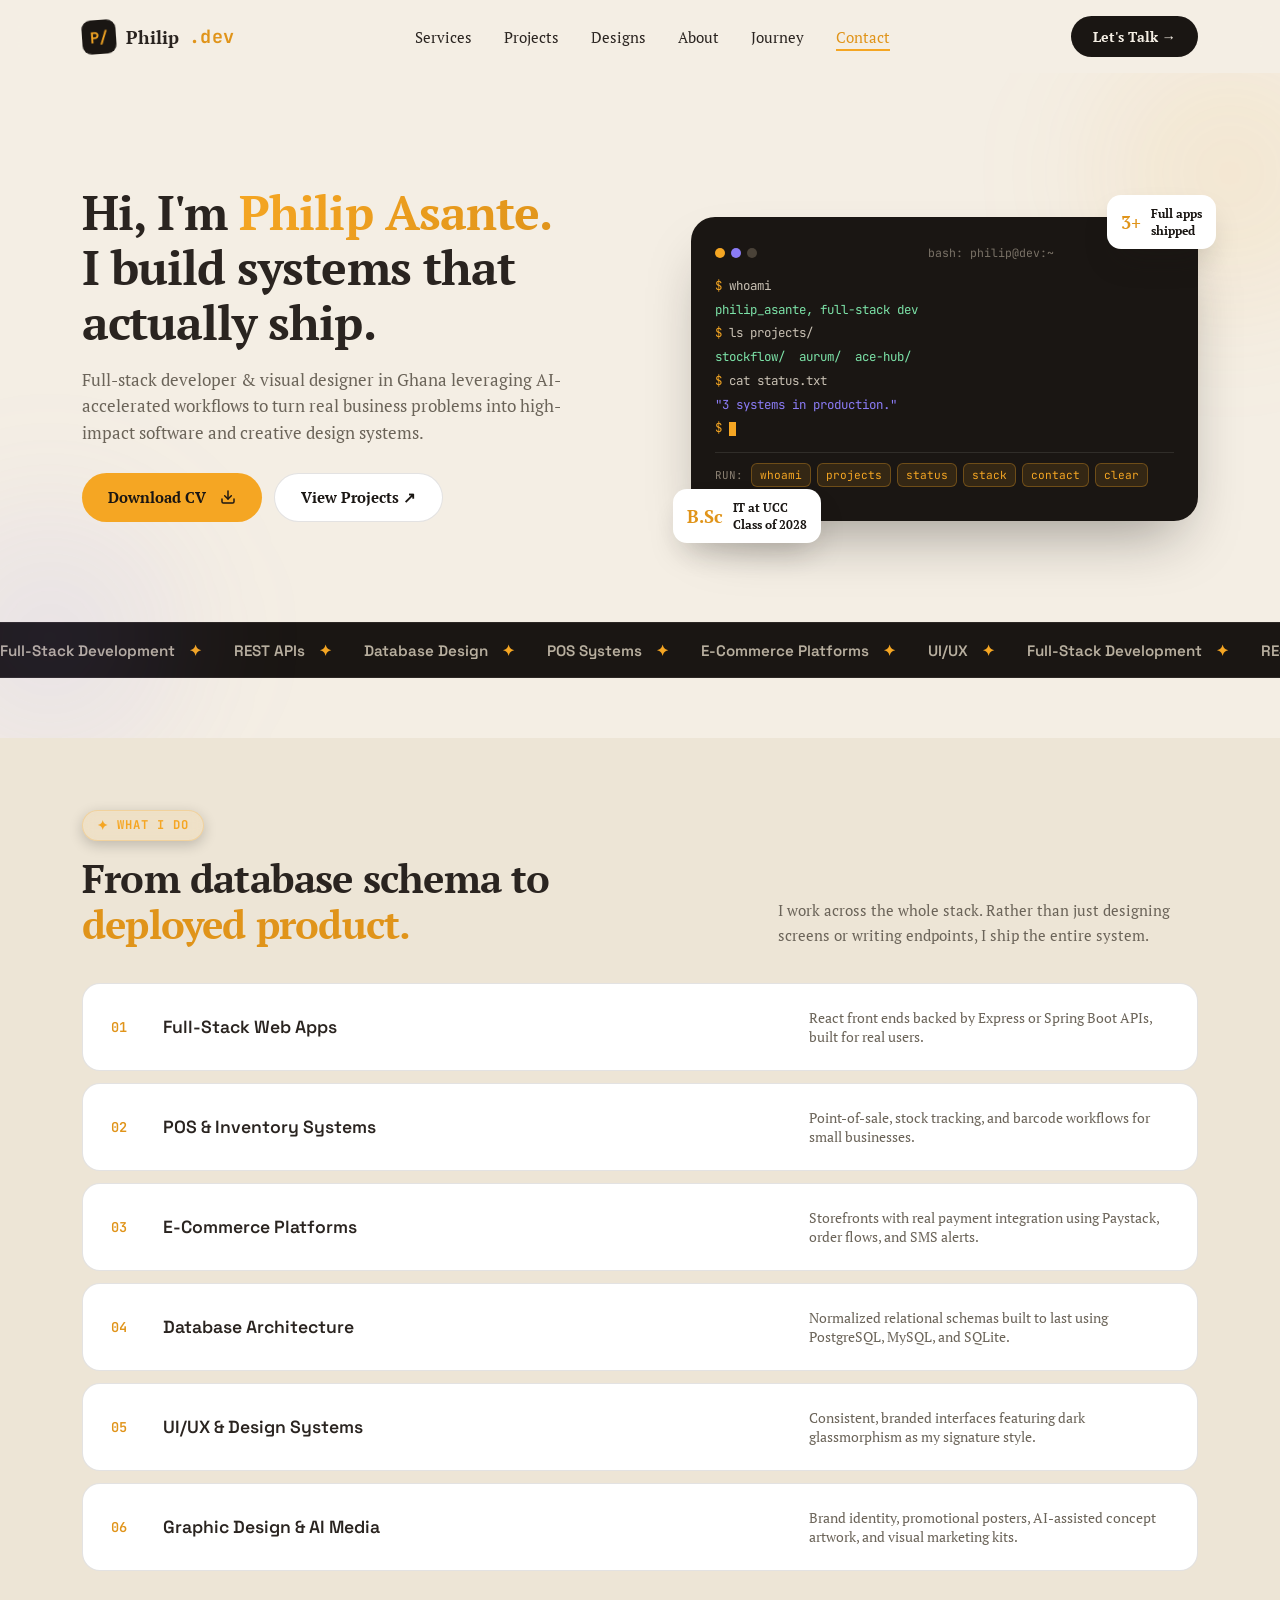
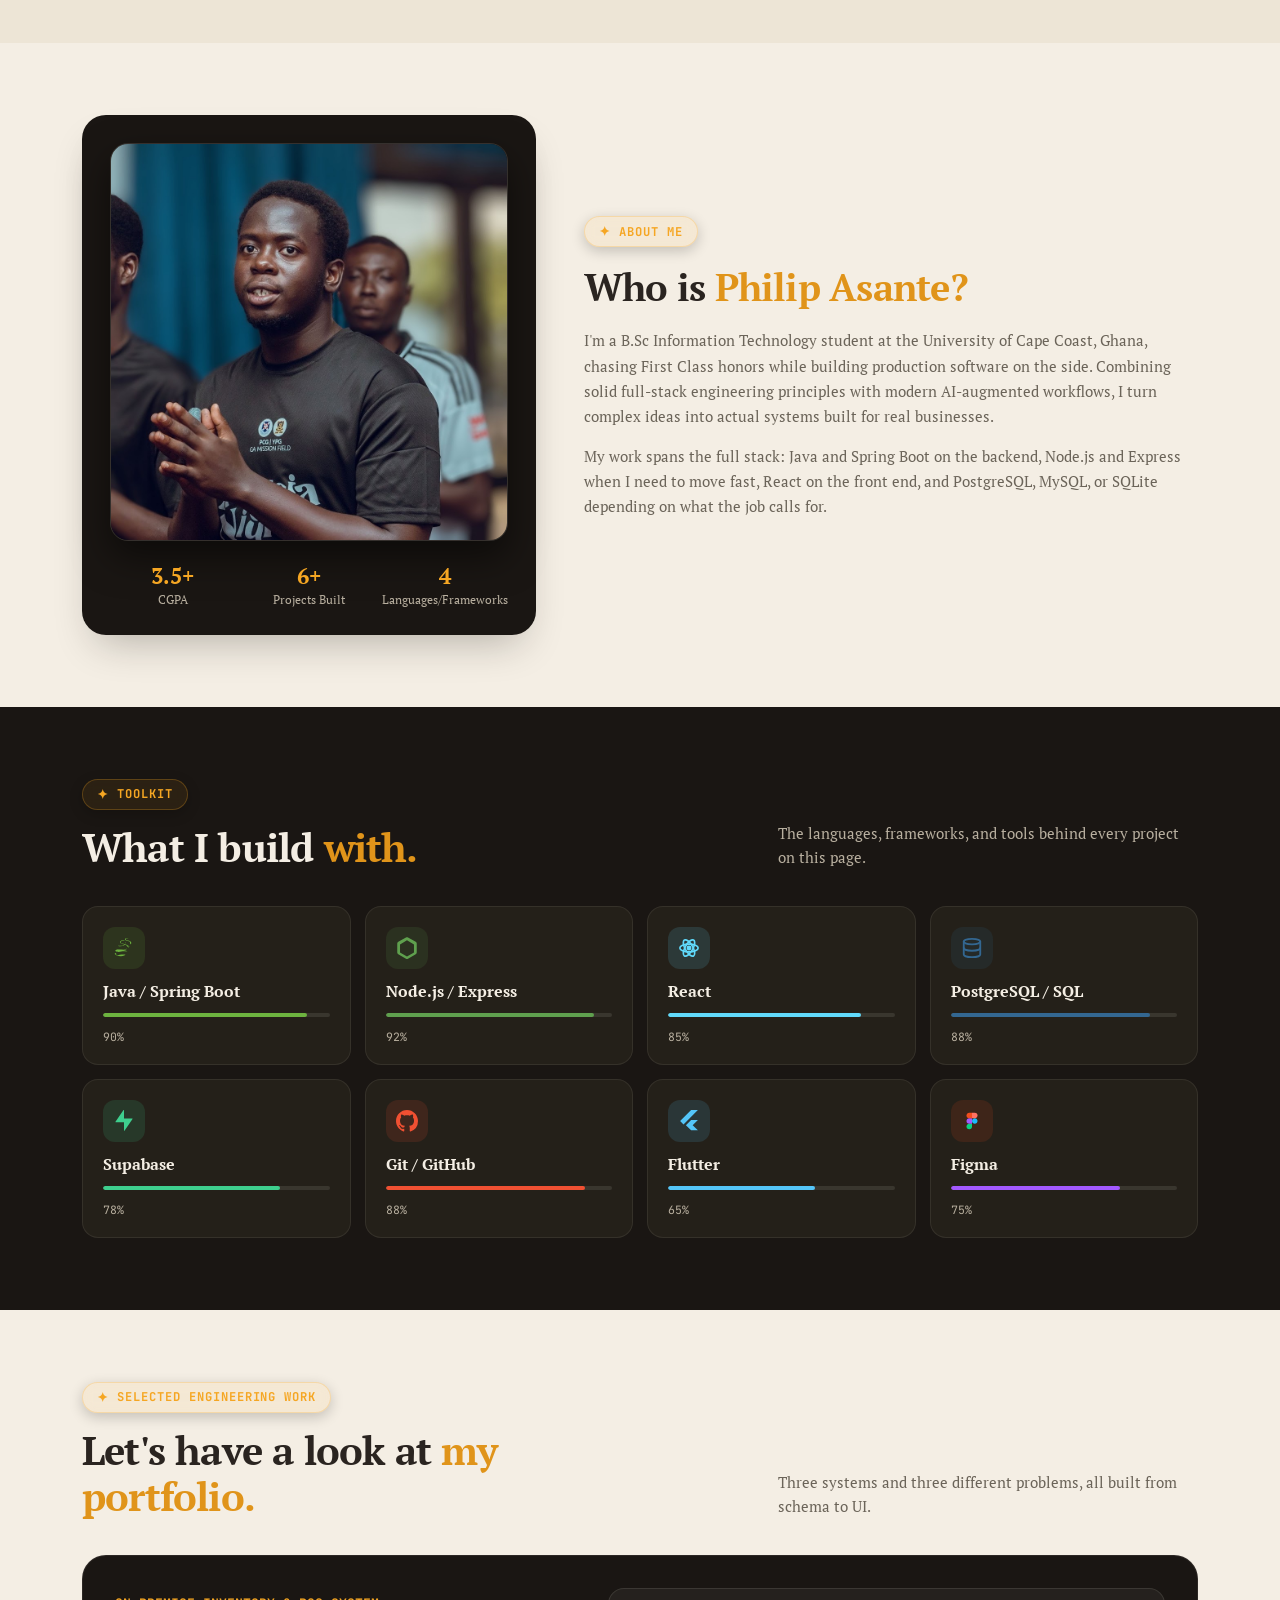
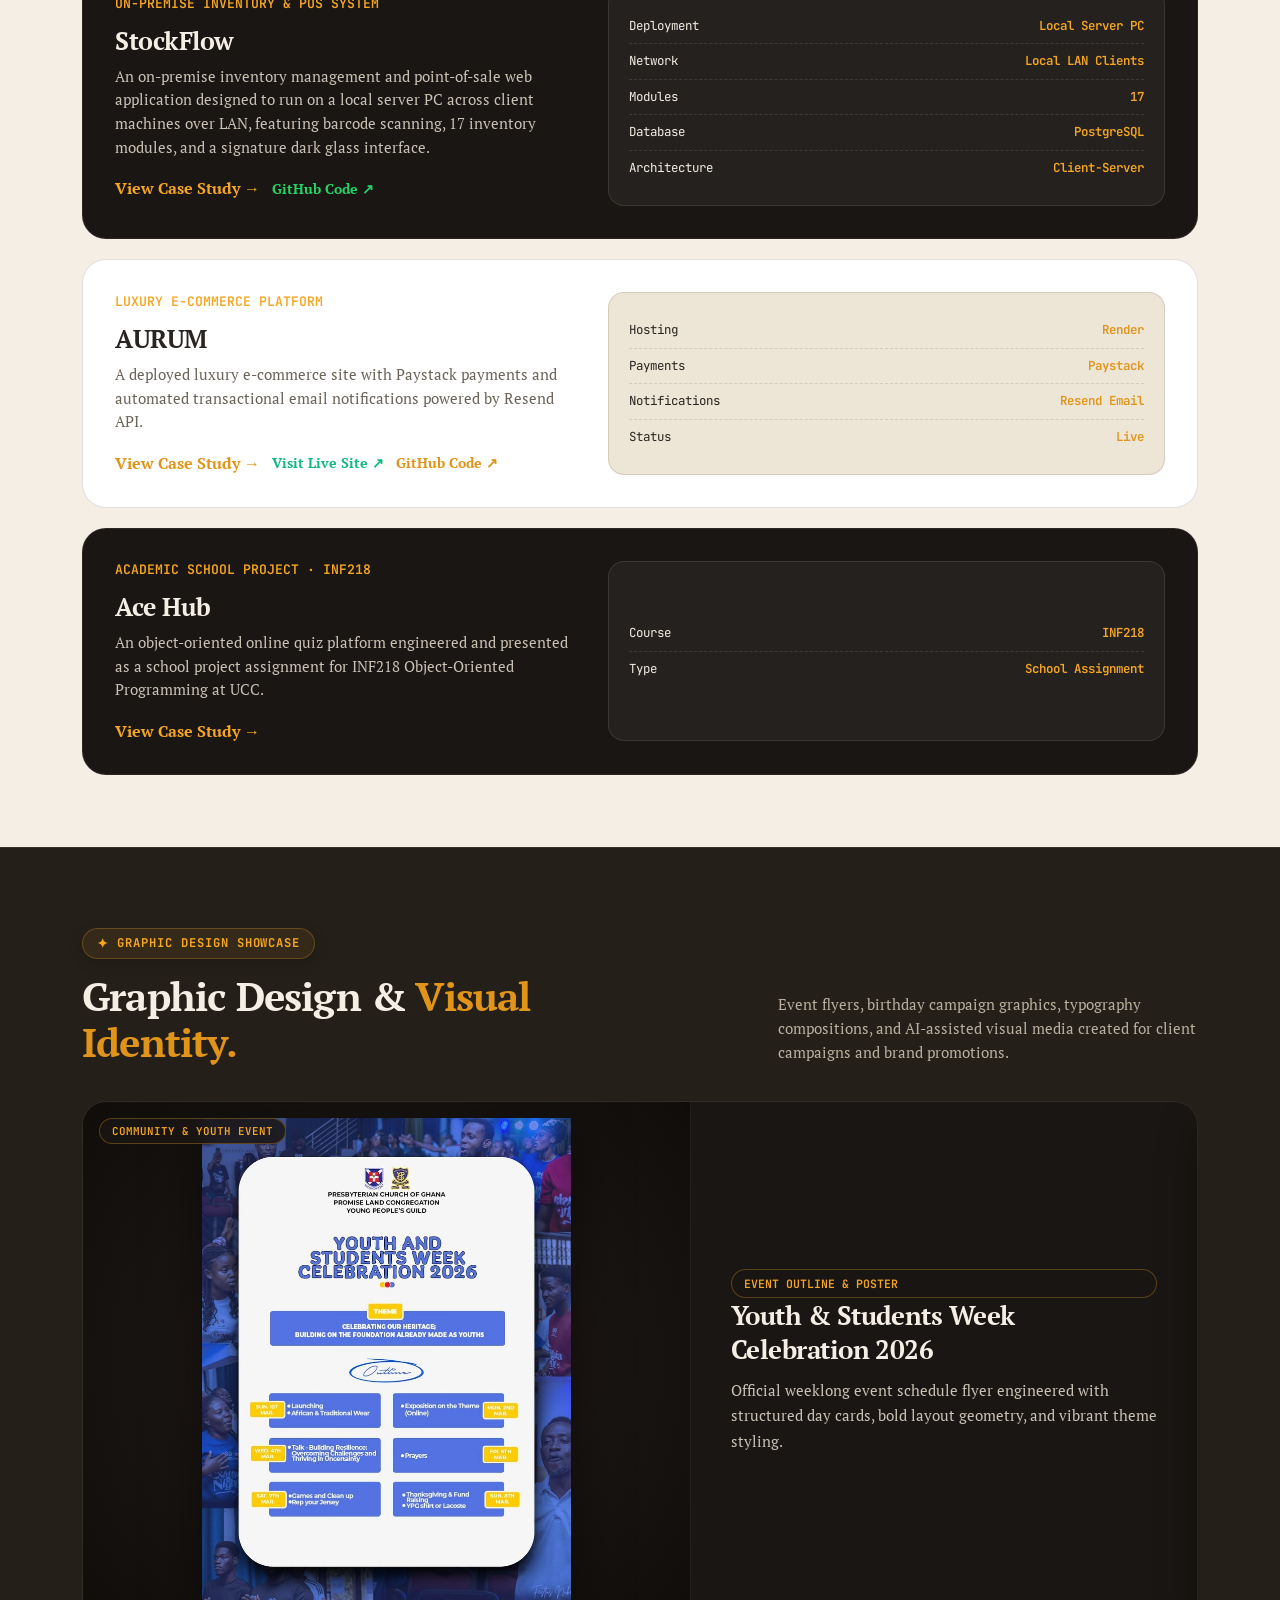
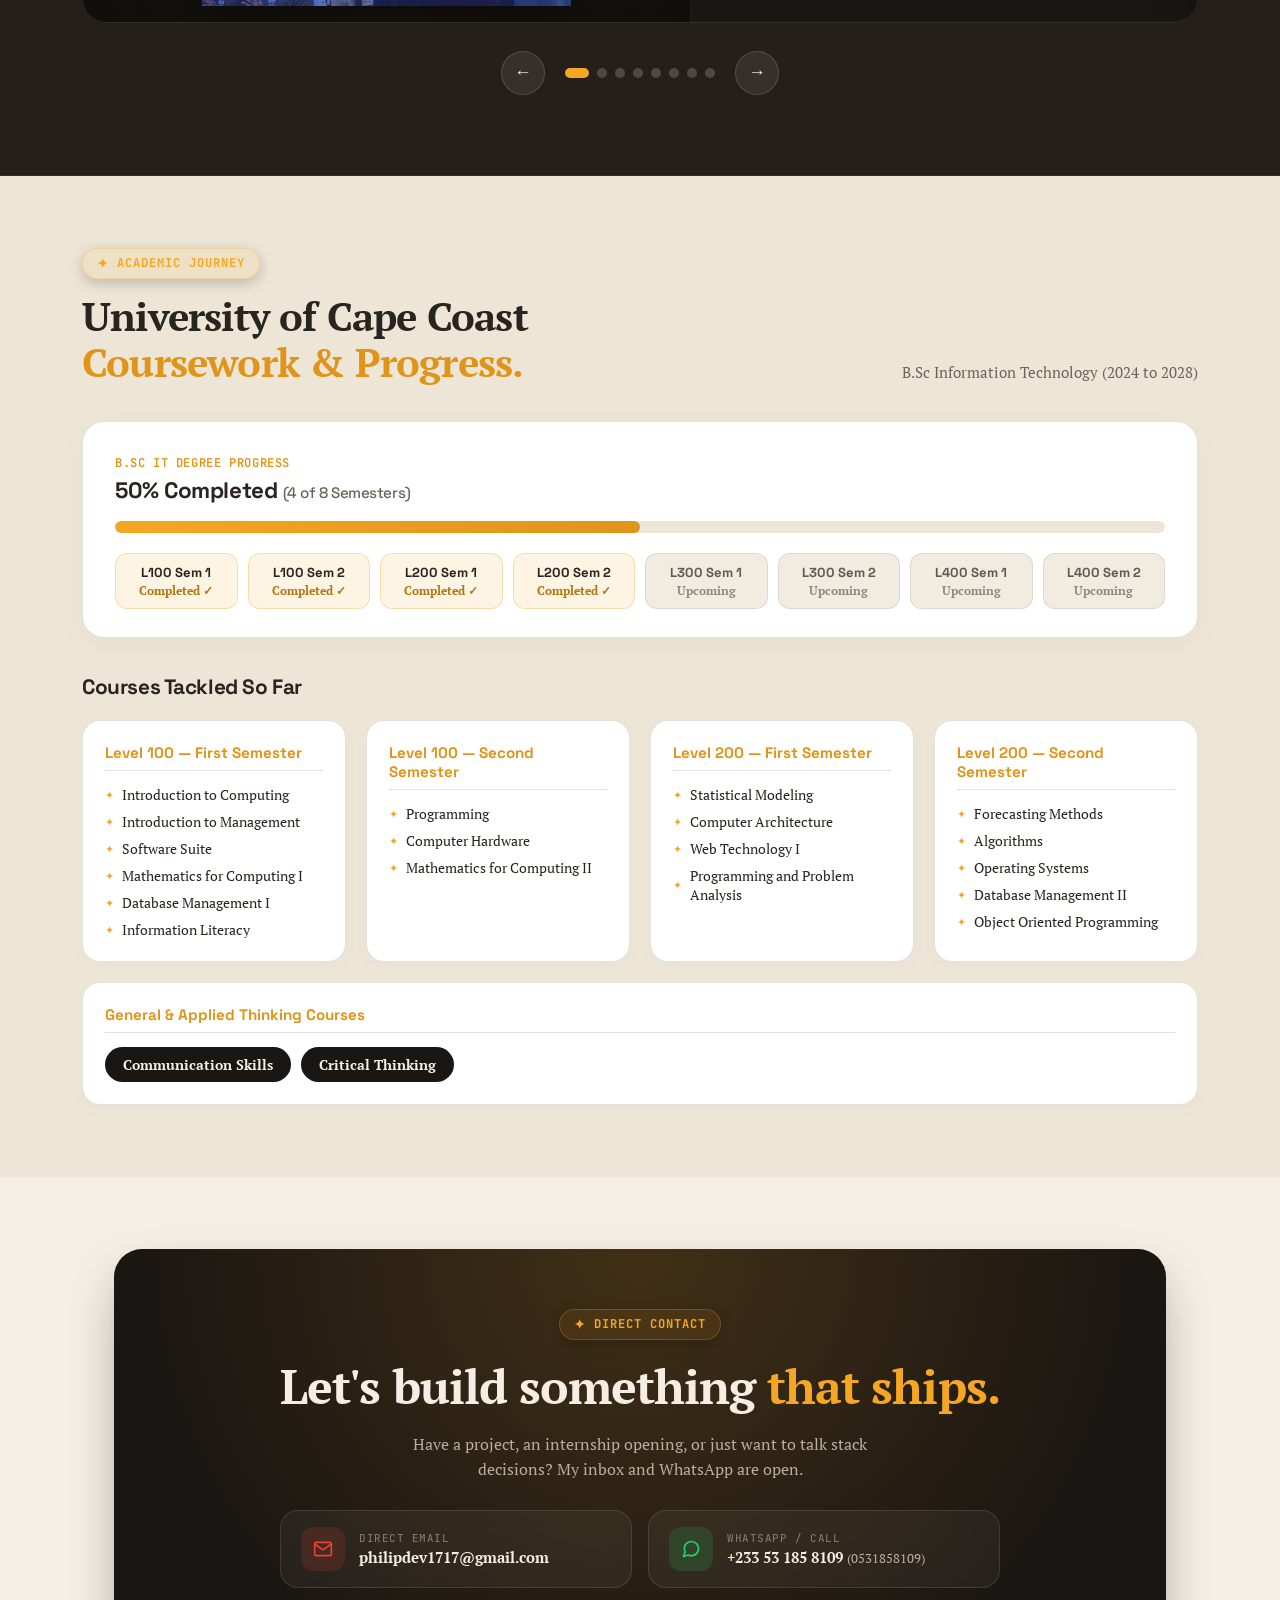
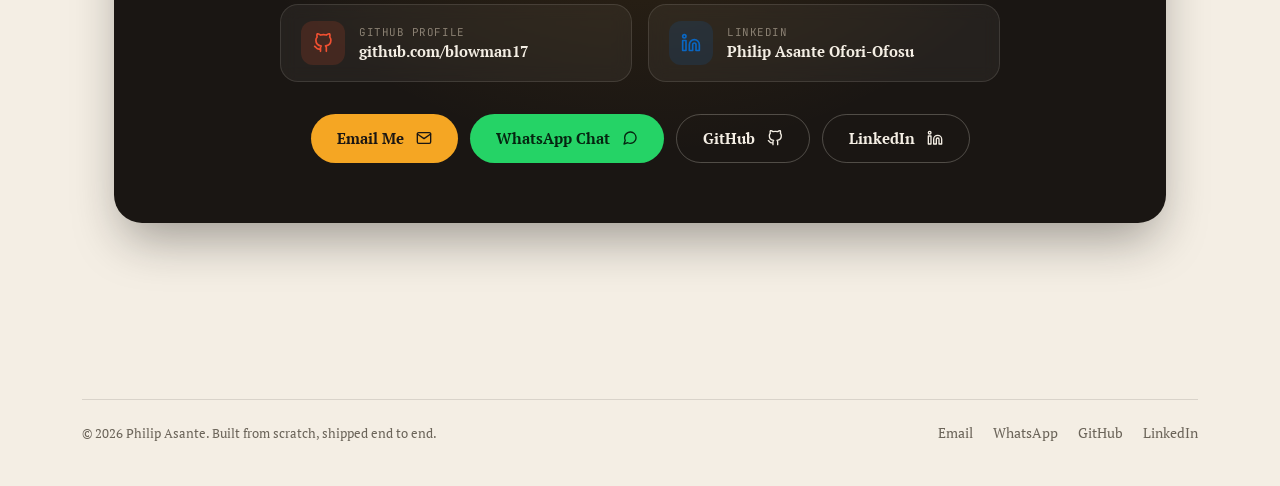
==== commit 528d1129: "Add placeholder CV PDF file and SVG download icon on CTA button" ====
--- a/index.html
+++ b/index.html
@@ -56,7 +56,7 @@
         <h1>Hi, I'm <span class="accent">Philip Asante.</span><br>I build systems that actually ship.</h1>
         <p class="sub">Full-stack developer &amp; visual designer in Ghana leveraging AI-accelerated workflows to turn real business problems into high-impact software and creative design systems.</p>
         <div class="hero-actions">
-          <a href="assets/Philip_Asante_CV.pdf" download="Philip_Asante_CV.pdf" class="btn btn-primary">Download CV ↓</a>
+          <a href="assets/Philip_Asante_CV.pdf" download="Philip_Asante_CV.pdf" class="btn btn-primary">Download CV <svg width="16" height="16" viewBox="0 0 24 24" fill="none" stroke="currentColor" stroke-width="2.2" stroke-linecap="round" stroke-linejoin="round" style="margin-left:6px;vertical-align:-2px;"><path d="M21 15v4a2 2 0 0 1-2 2H5a2 2 0 0 1-2-2v-4"/><polyline points="7 10 12 15 17 10"/><line x1="12" y1="15" x2="12" y2="3"/></svg></a>
           <a href="#projects" class="btn btn-ghost">View Projects ↗</a>
         </div>
       </div>
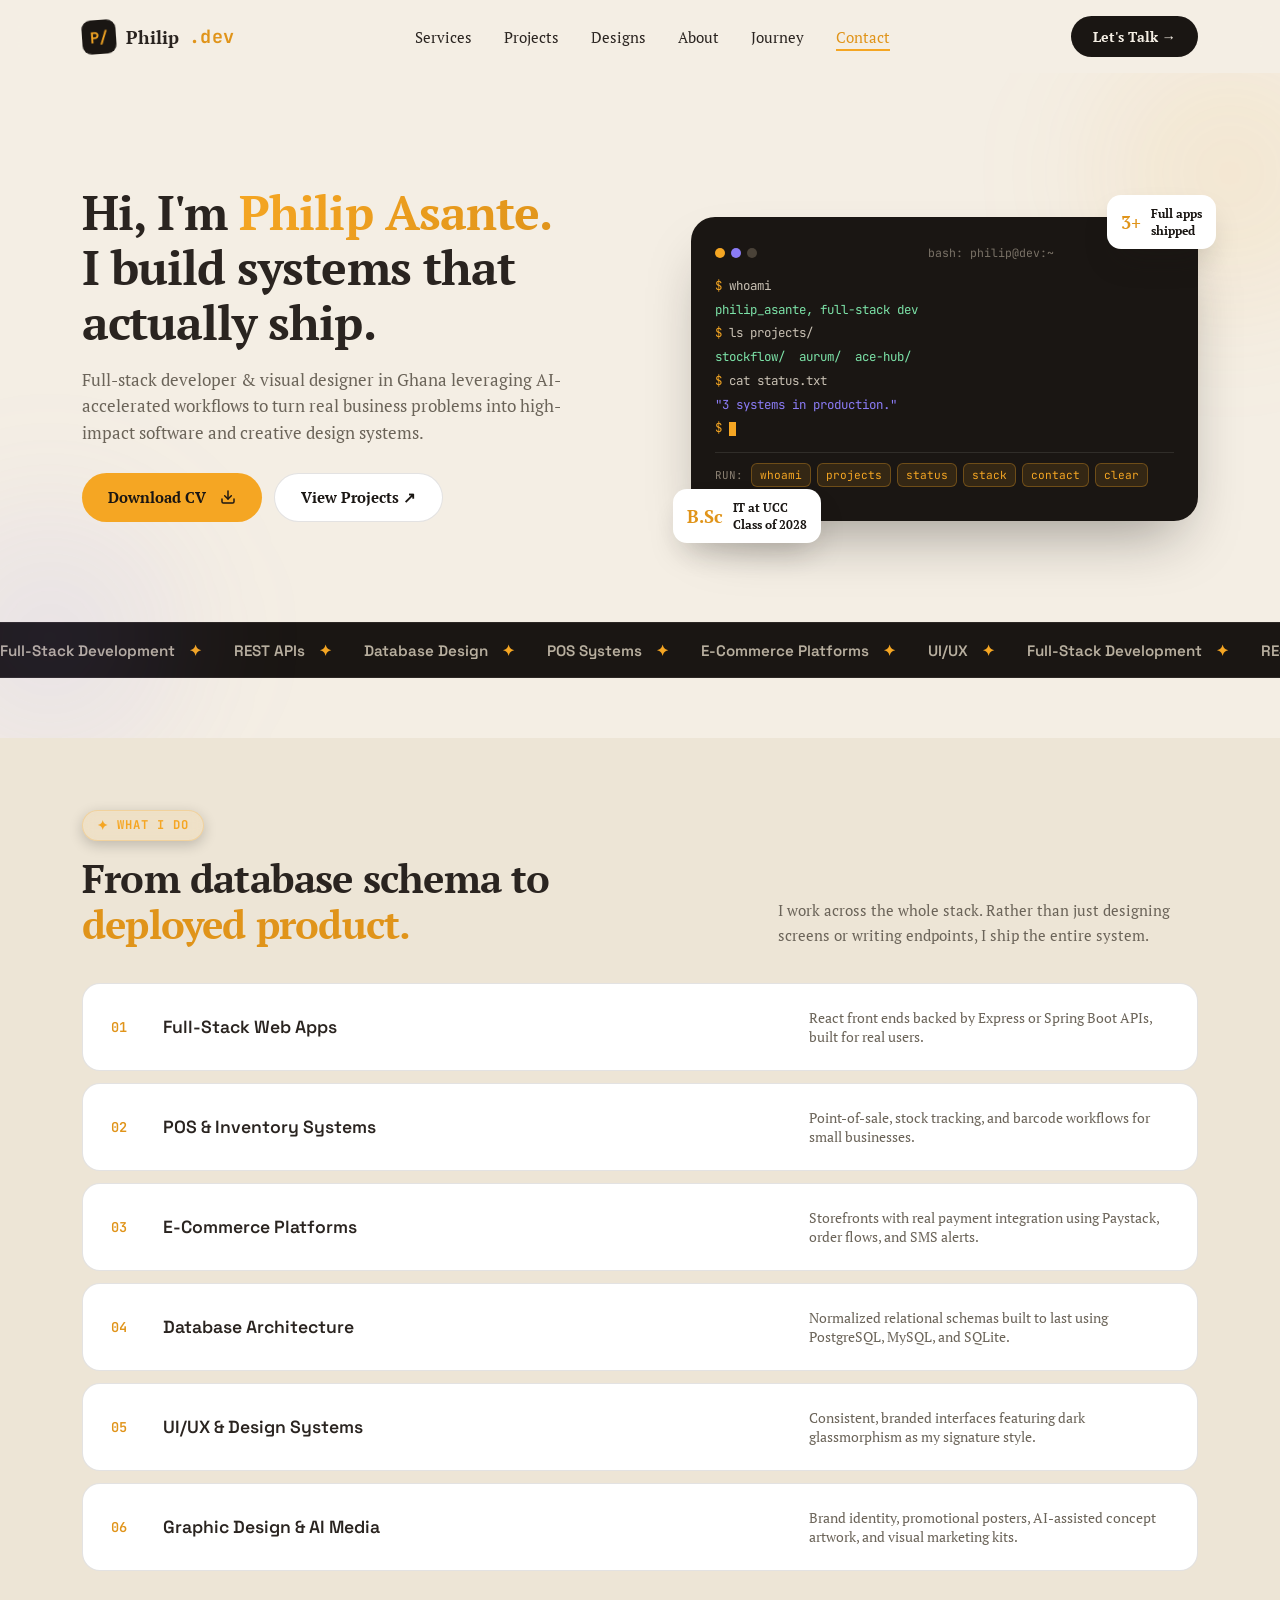
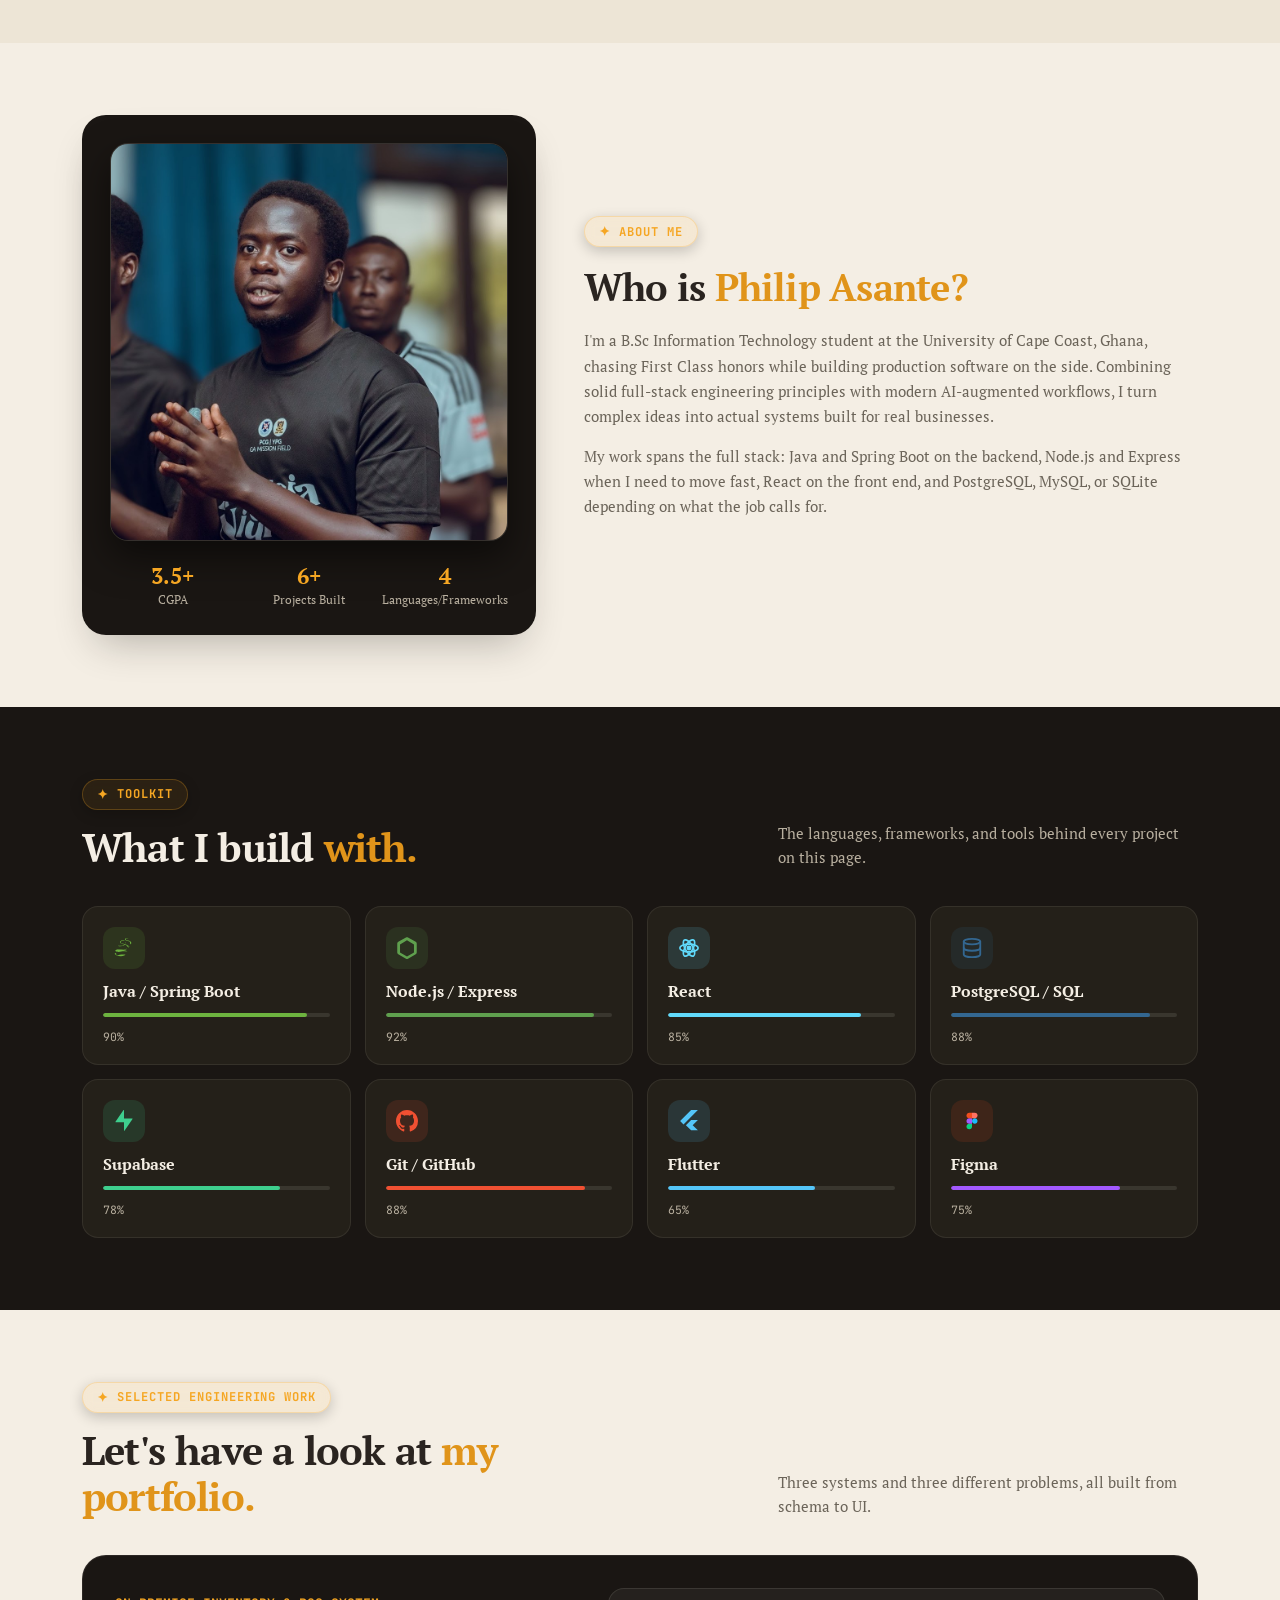
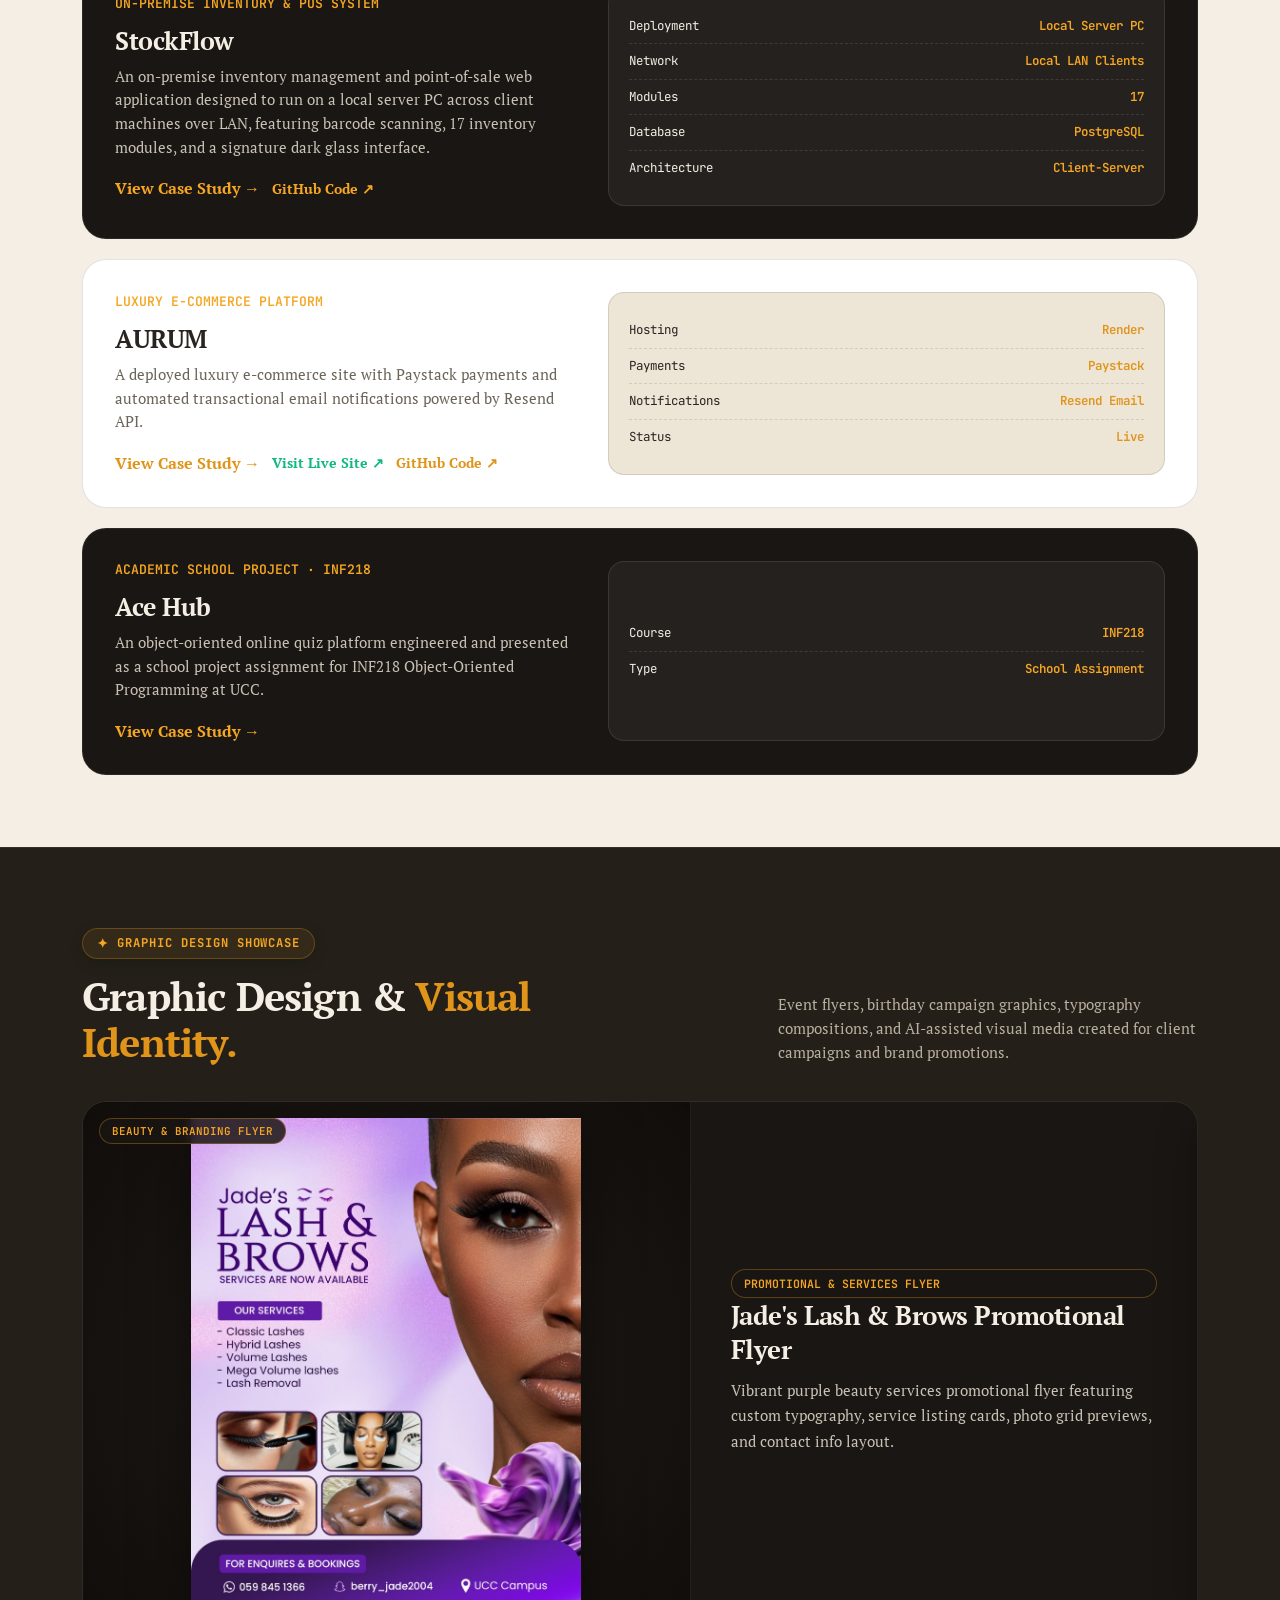
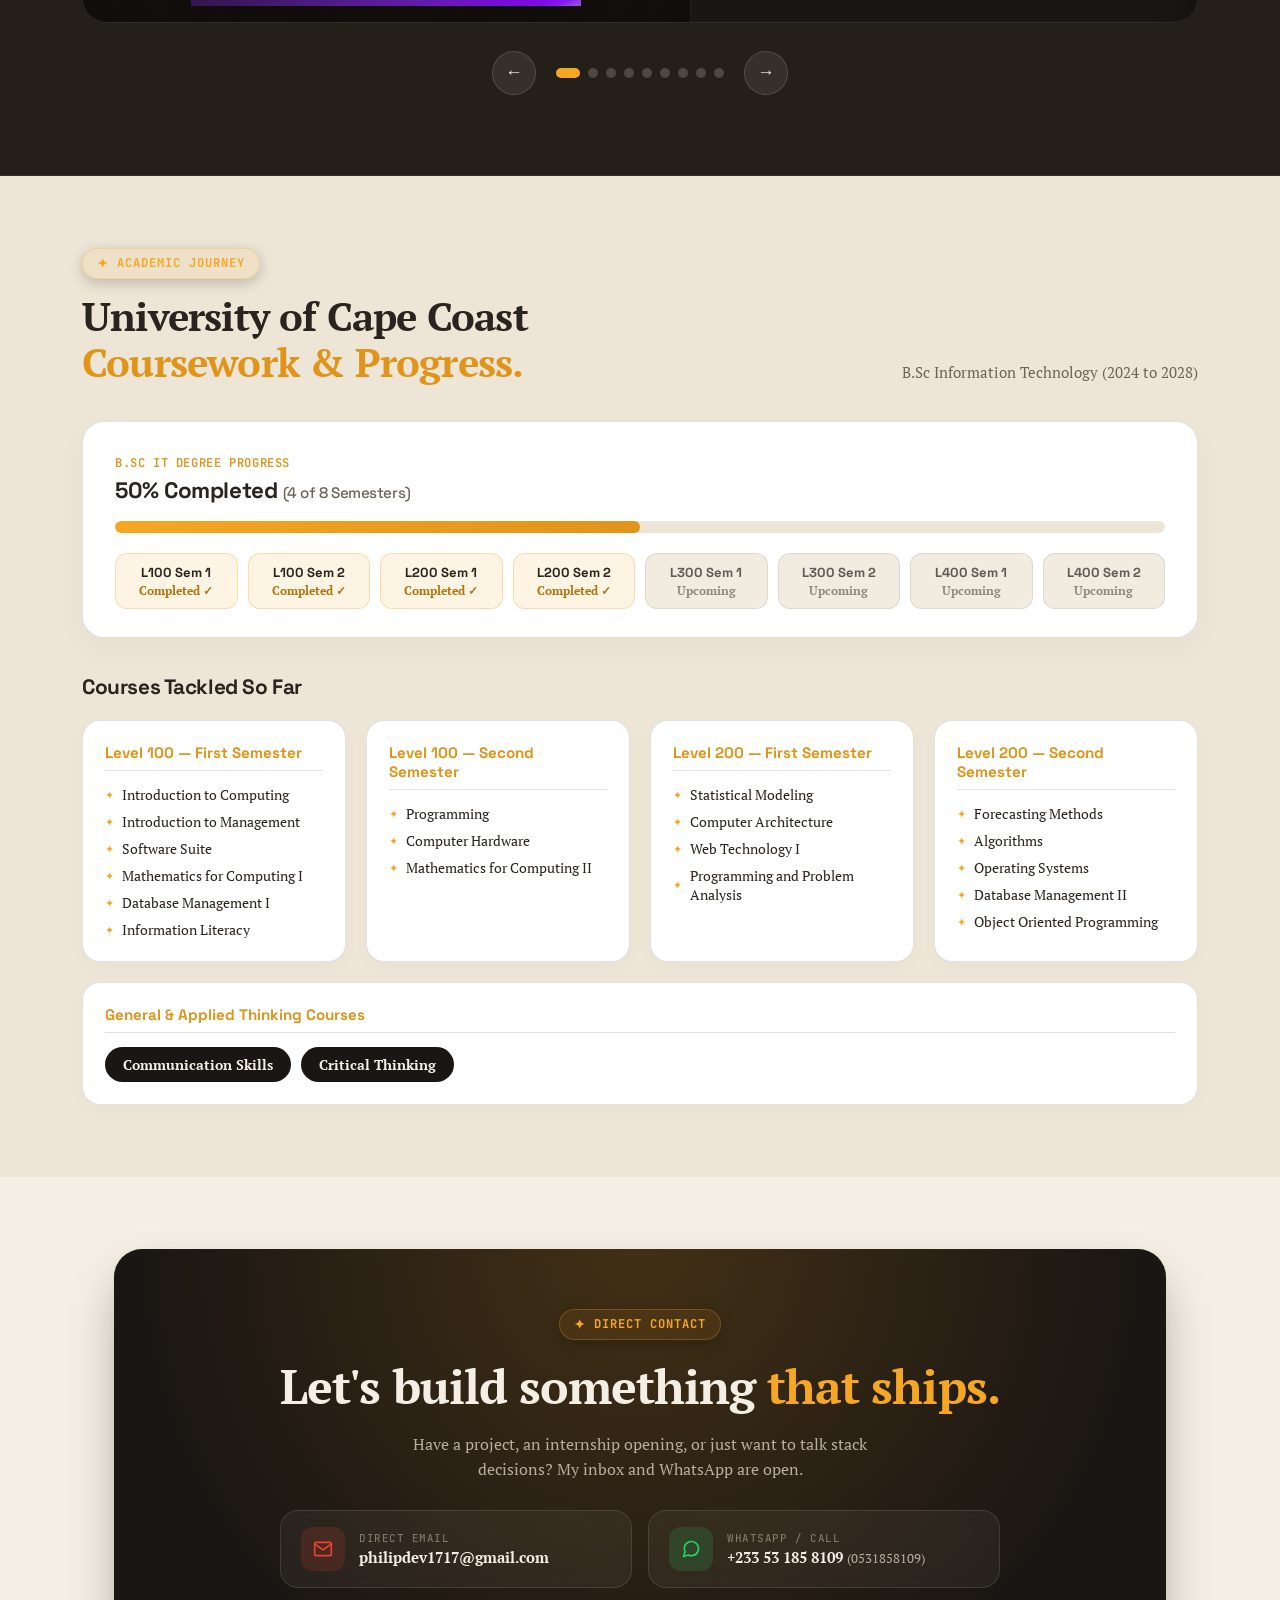
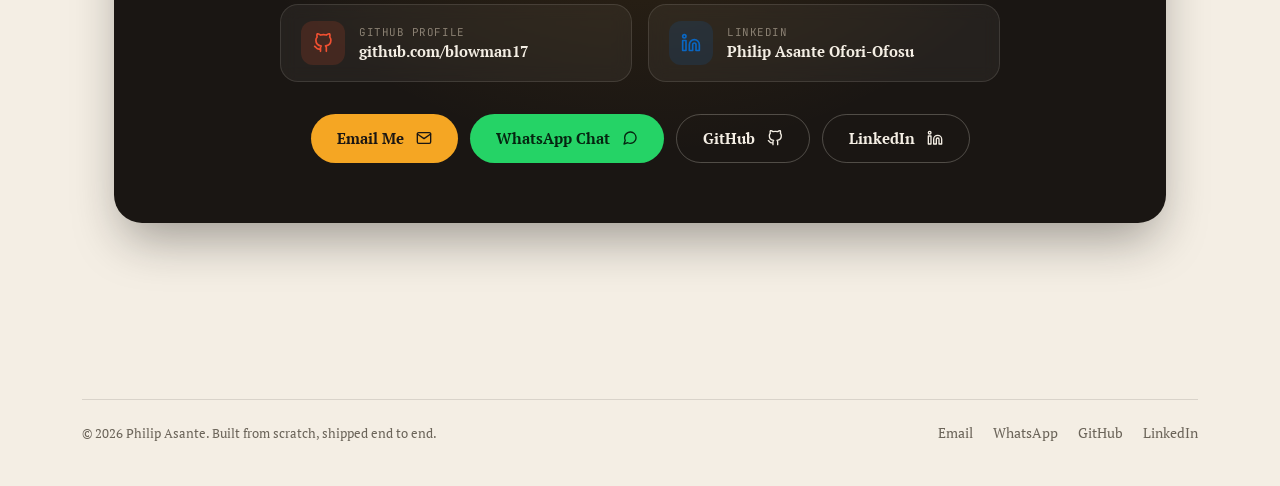
==== commit 7404adac: "Add Jade's Lash & Brows promotional flyer to graphic design showcase carousel" ====
--- a/index.html
+++ b/index.html
@@ -372,6 +372,21 @@
           <div class="carousel-slide active">
             <div class="design-card">
               <div class="design-image-wrap">
+                <div class="design-badge-overlay">BEAUTY &amp; BRANDING FLYER</div>
+                <img src="assets/designs/jades-lash-and-brows.jpg" alt="Jade's Lash &amp; Brows Promotional Services Flyer" loading="lazy">
+              </div>
+              <div class="design-info">
+                <div class="design-badge">PROMOTIONAL &amp; SERVICES FLYER</div>
+                <h3>Jade's Lash &amp; Brows Promotional Flyer</h3>
+                <p>Vibrant purple beauty services promotional flyer featuring custom typography, service listing cards, photo grid previews, and contact info layout.</p>
+              </div>
+            </div>
+          </div>
+
+          <!-- Slide 2 -->
+          <div class="carousel-slide">
+            <div class="design-card">
+              <div class="design-image-wrap">
                 <div class="design-badge-overlay">COMMUNITY &amp; YOUTH EVENT</div>
                 <img src="assets/designs/youth-week-2026.jpg" alt="Youth &amp; Students Week Celebration 2026 Poster" loading="lazy">
               </div>
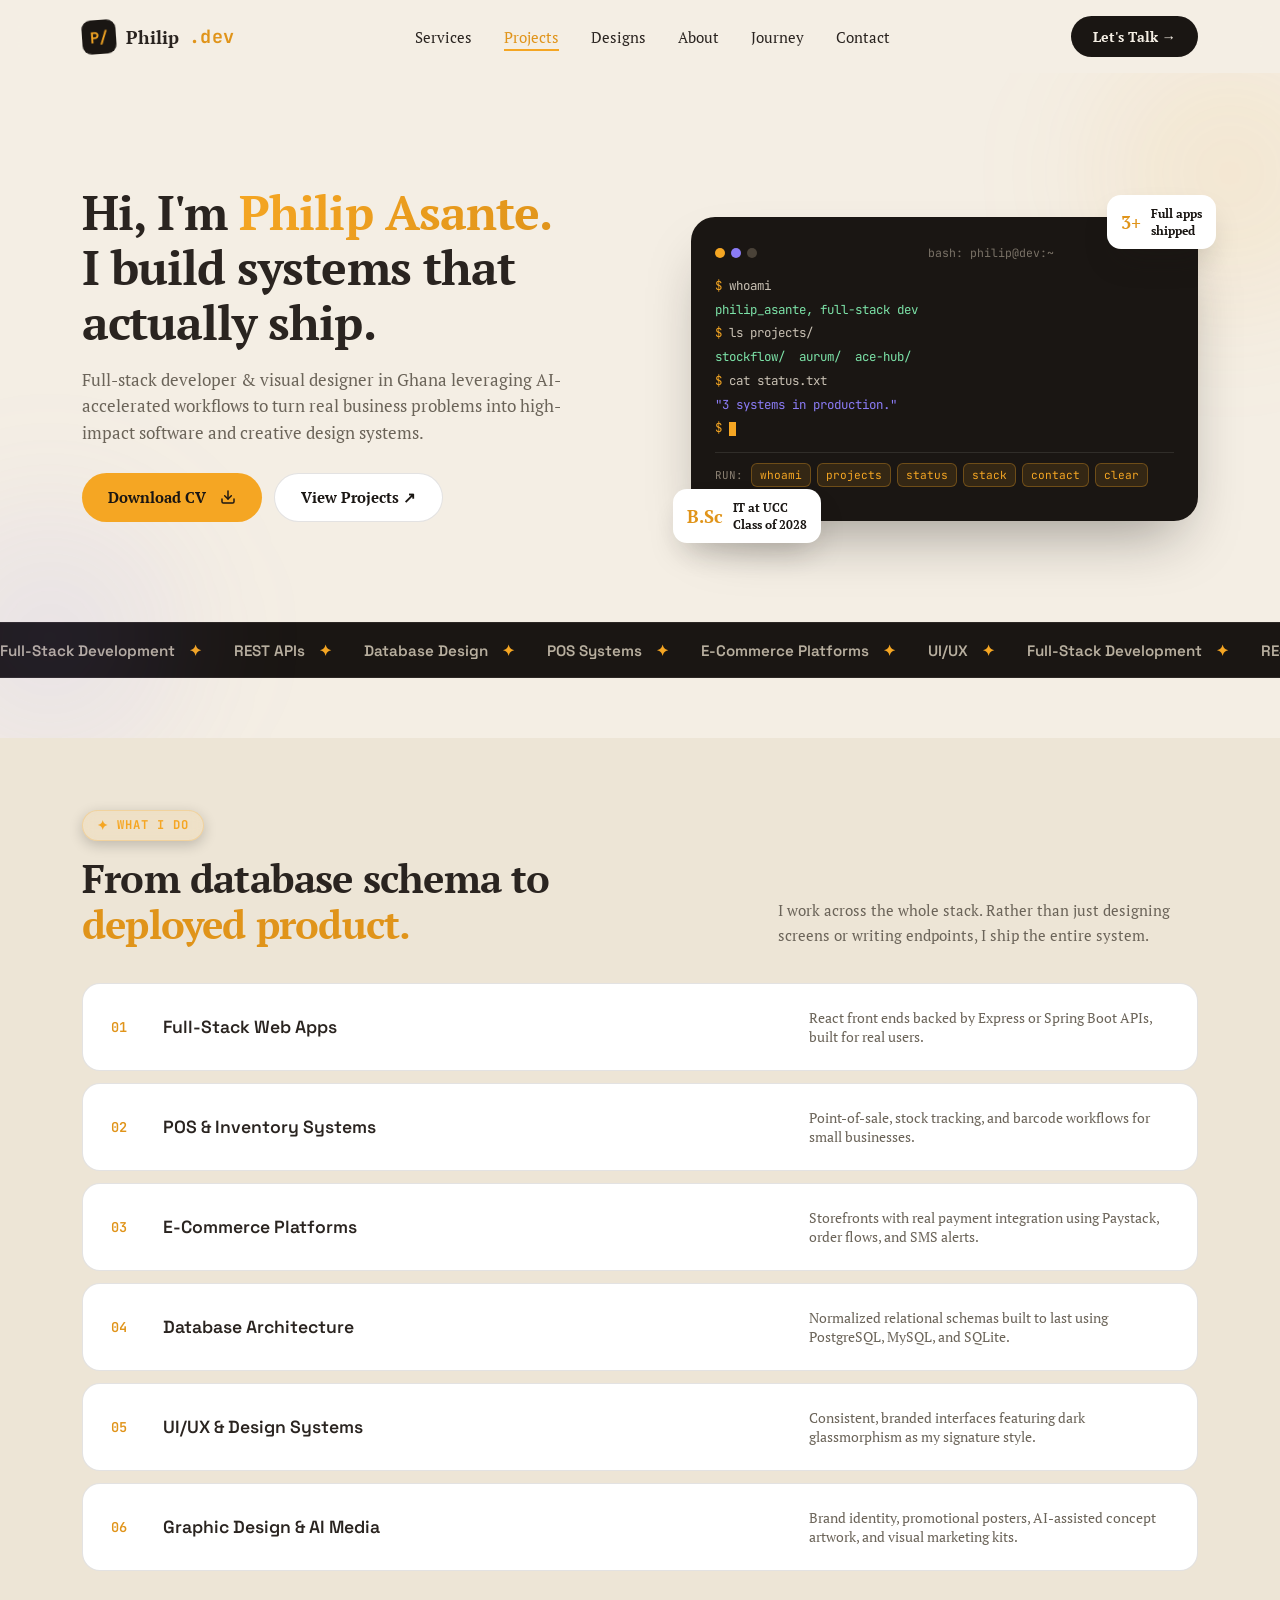
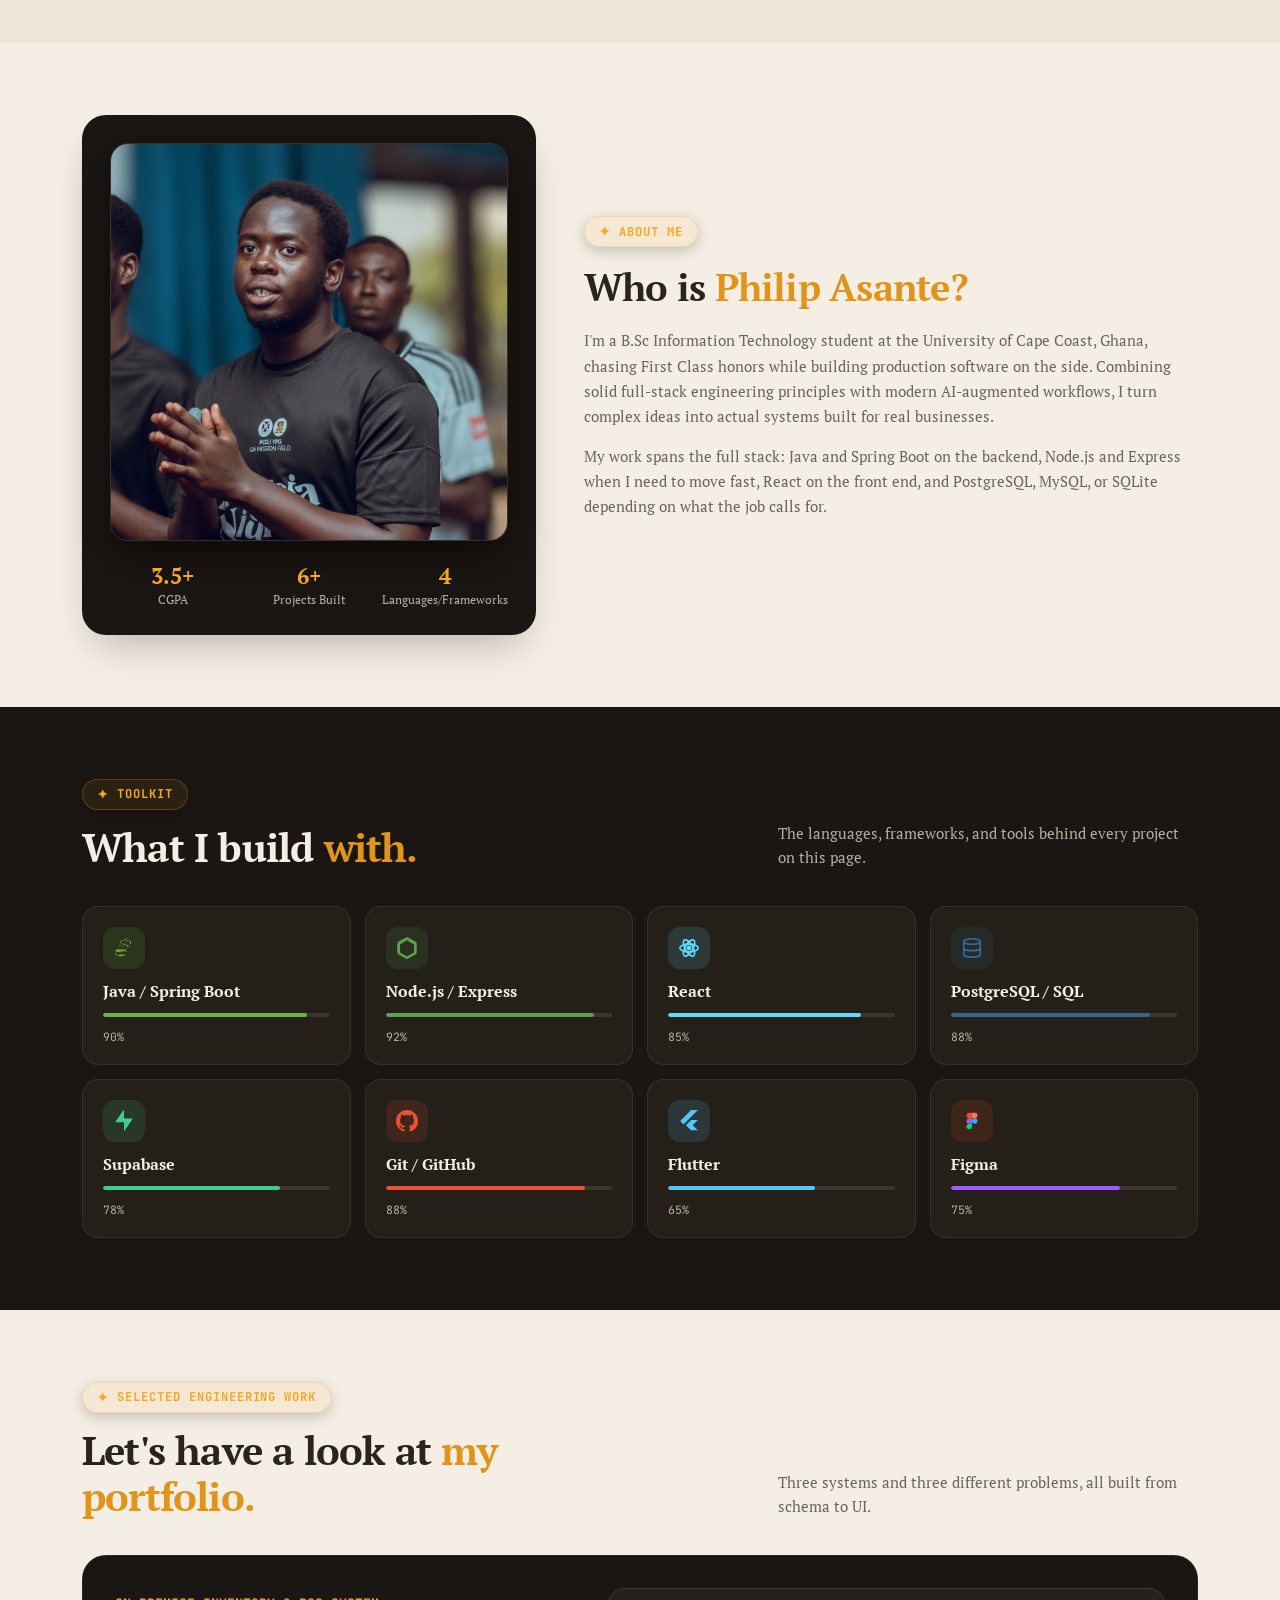
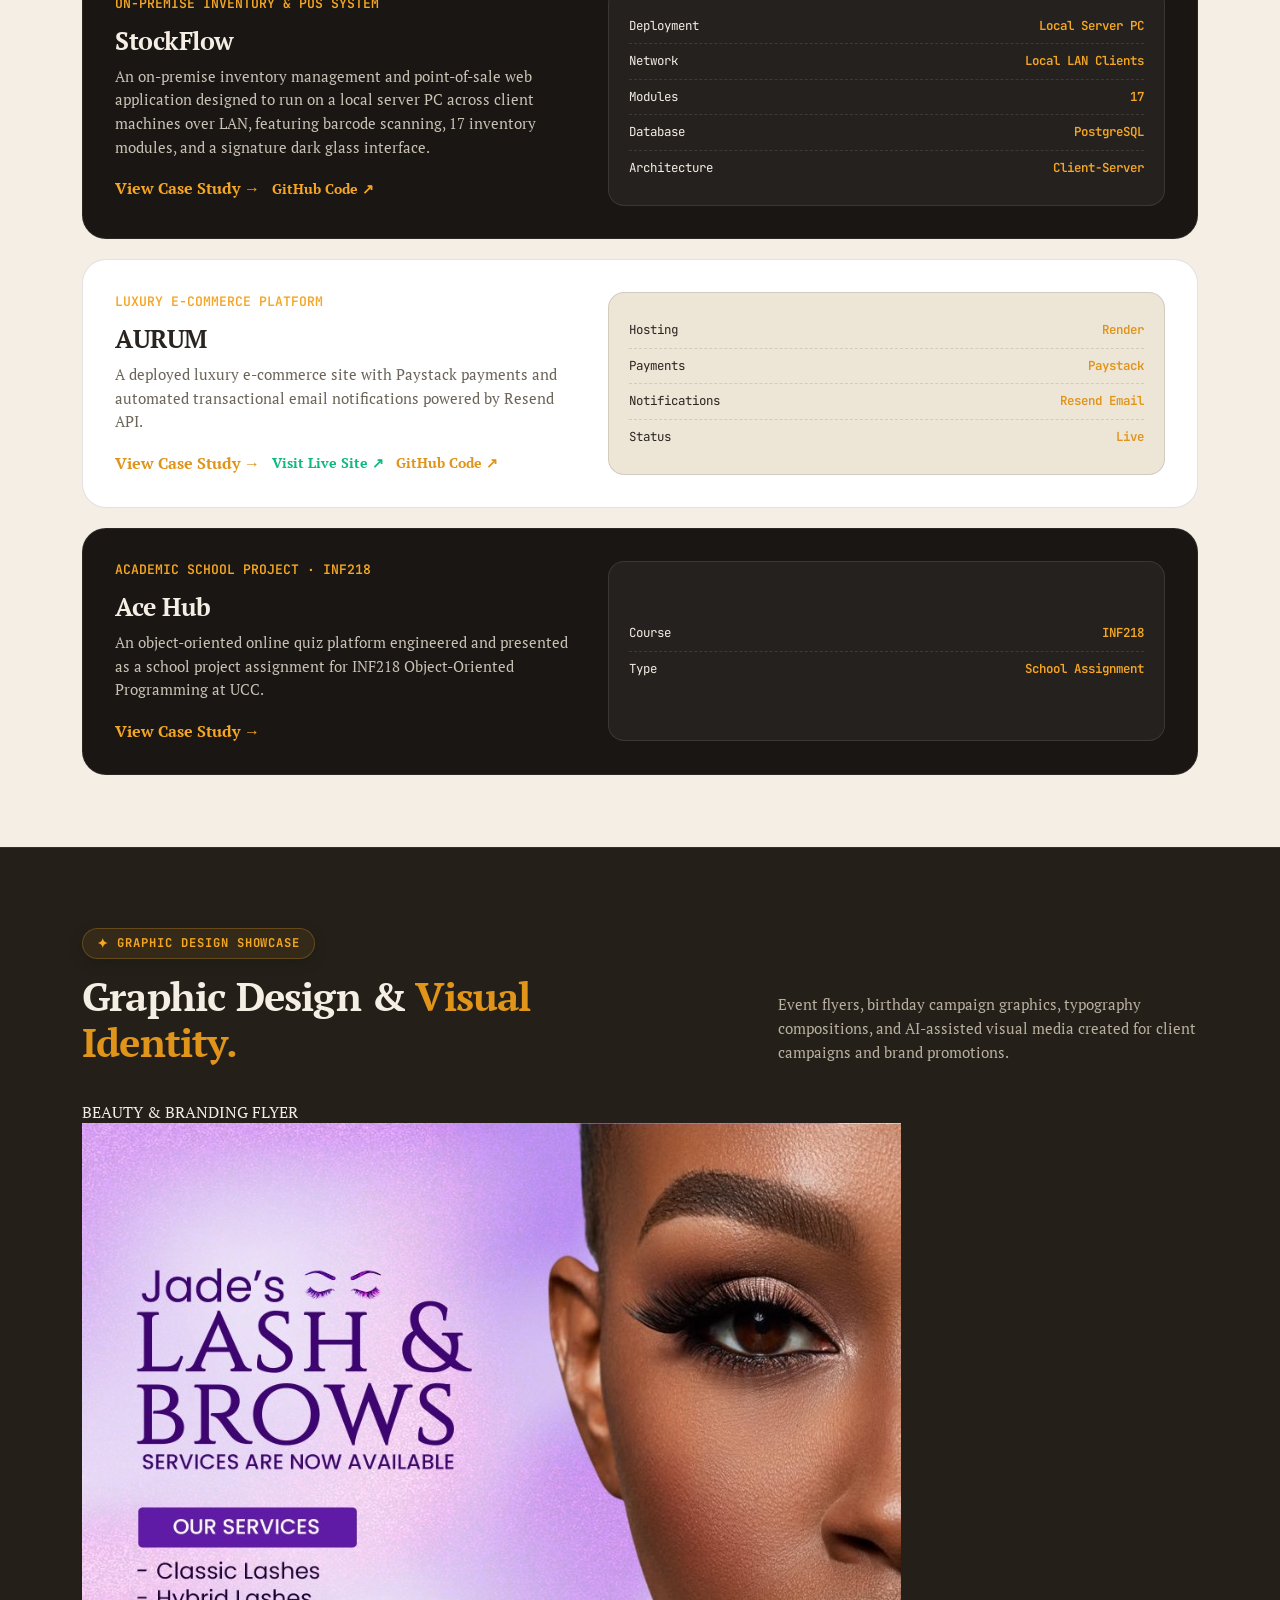
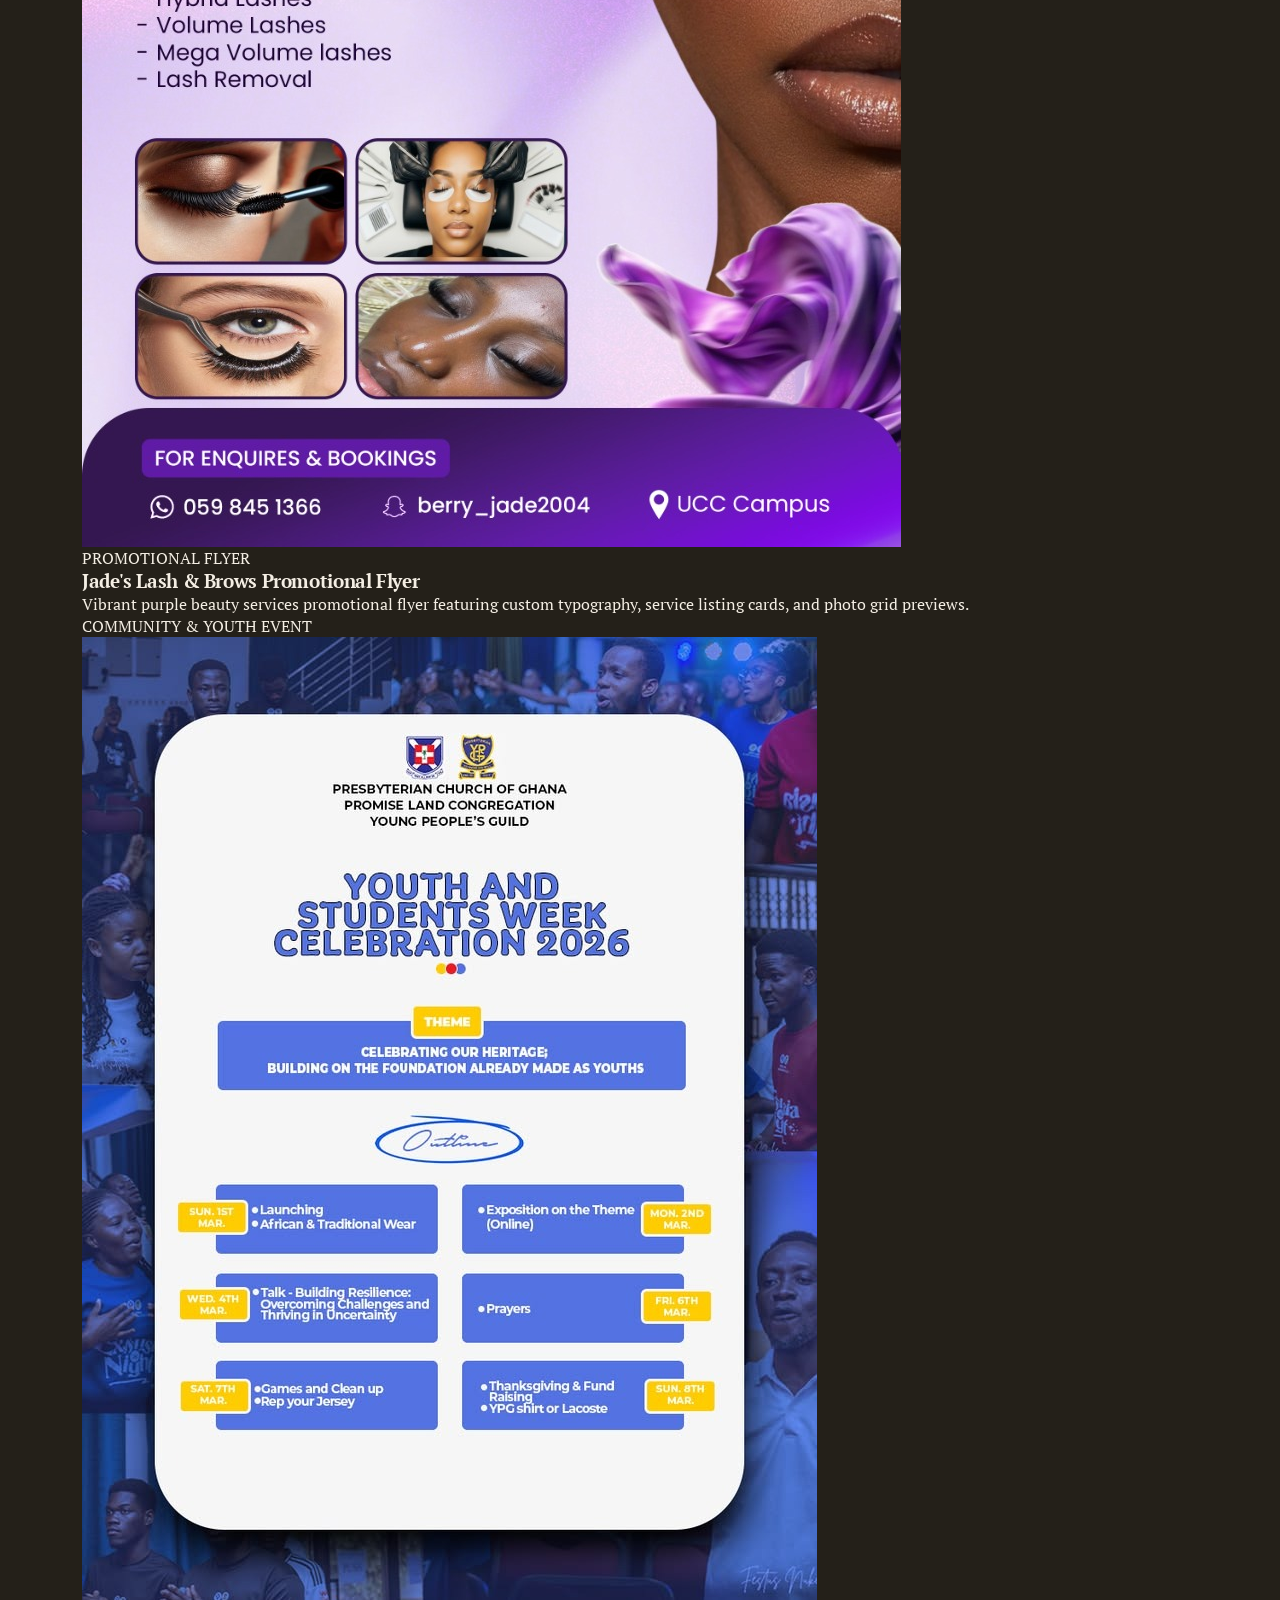
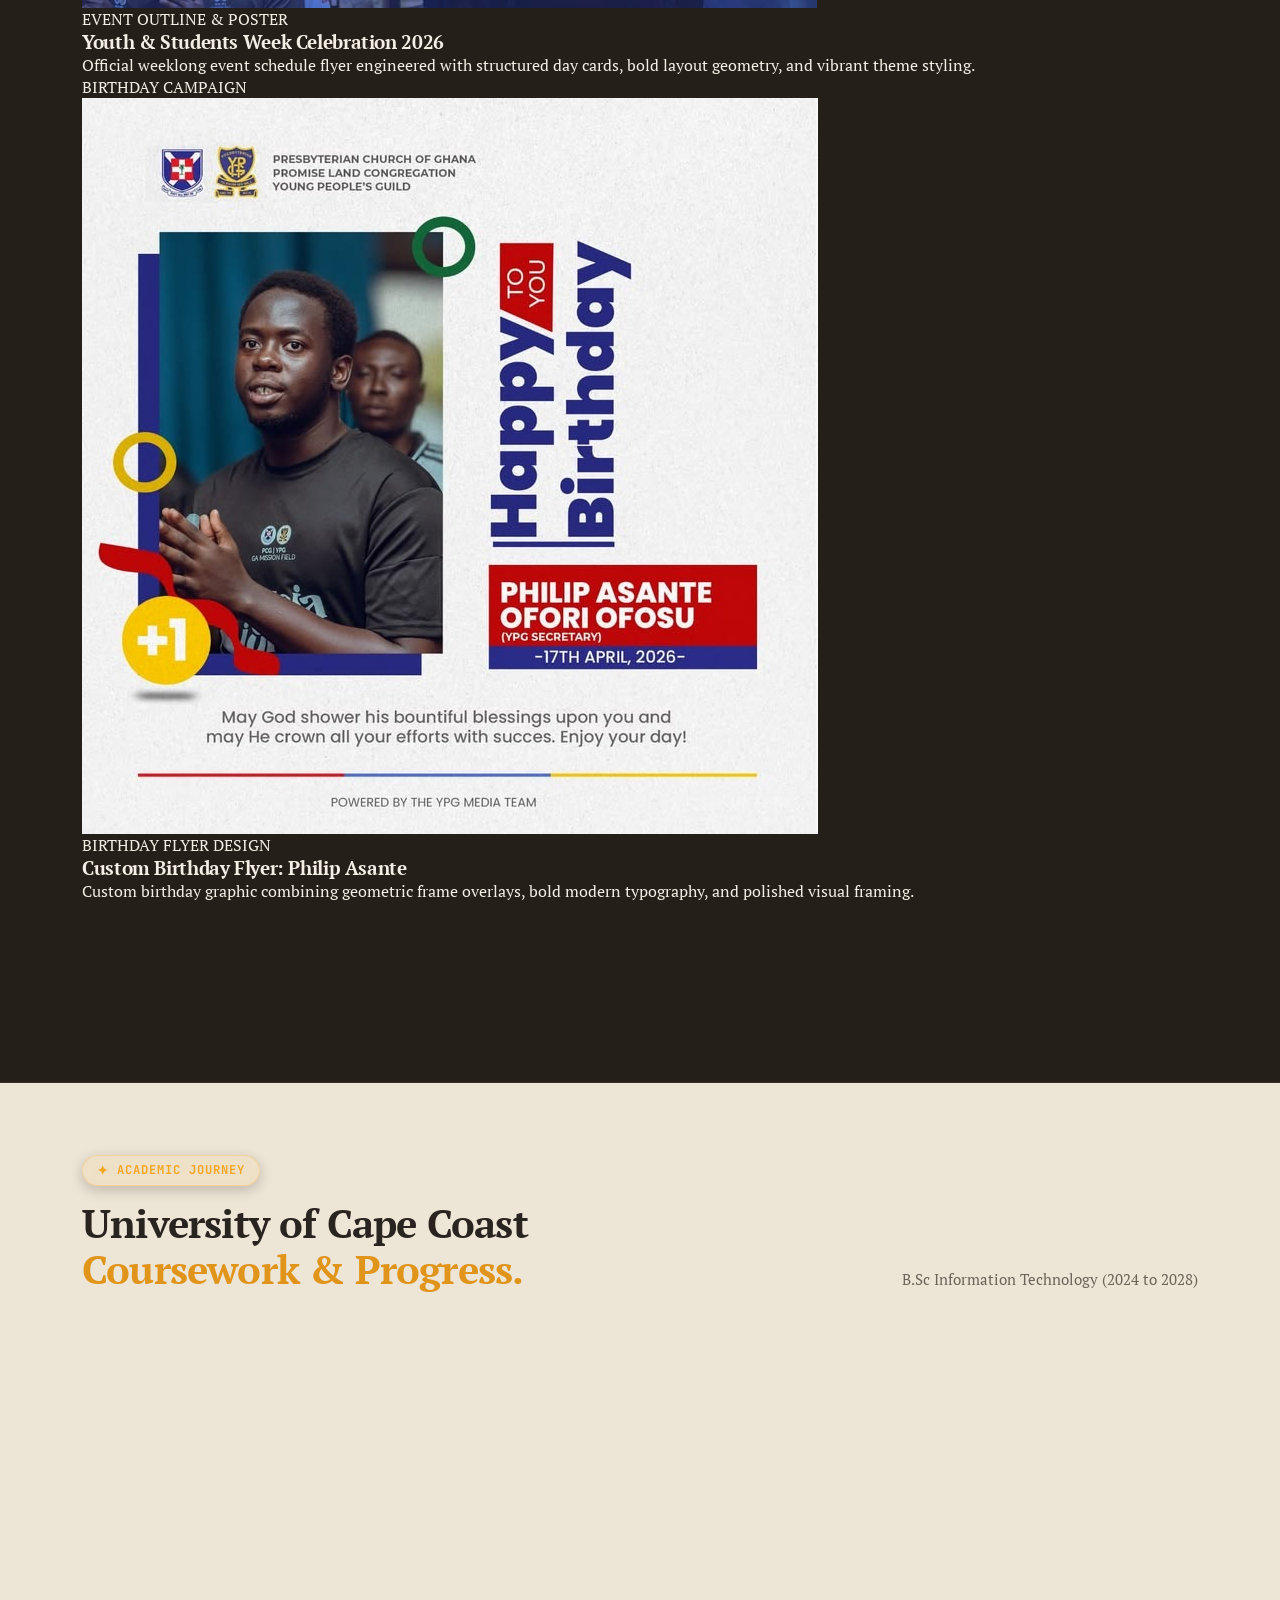
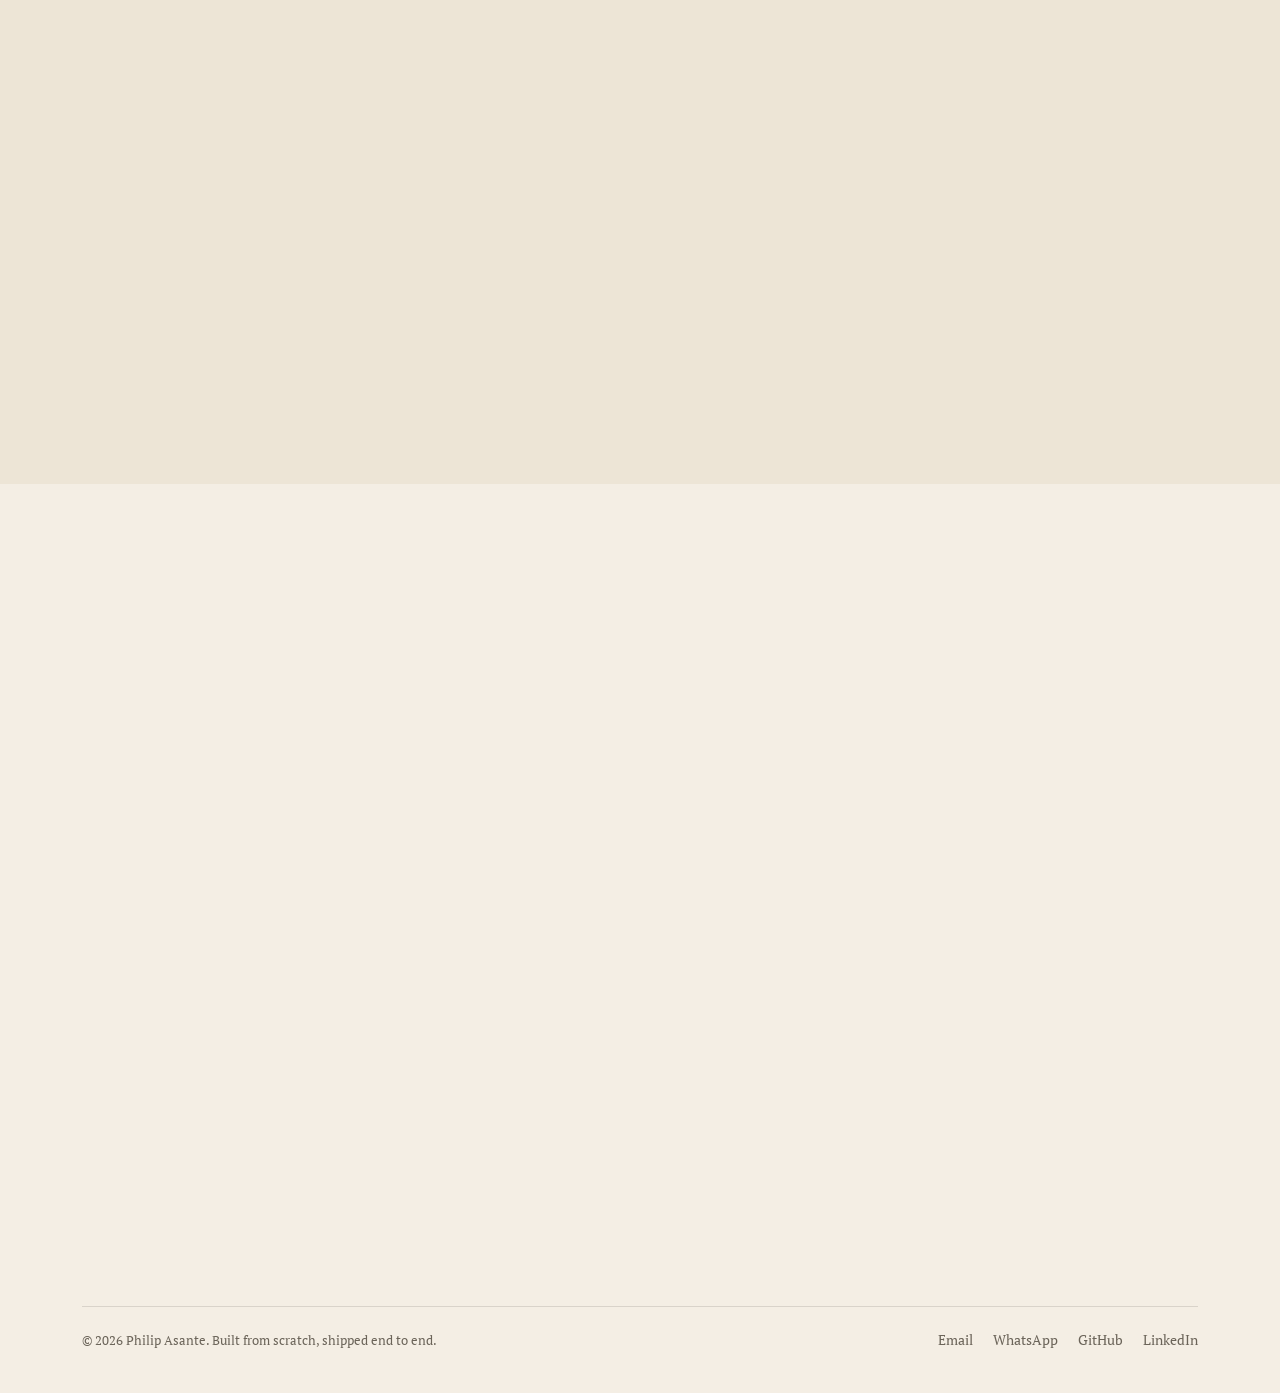
==== commit b33d54b4: "Create dedicated designs.html gallery page with category filters, full-screen lightbox modal, and ho" ====
--- a/index.html
+++ b/index.html
@@ -31,7 +31,7 @@
       <ul>
         <li><a href="#services">Services</a></li>
         <li><a href="#projects">Projects</a></li>
-        <li><a href="#designs">Designs</a></li>
+        <li><a href="designs.html">Designs</a></li>
         <li><a href="#about">About</a></li>
         <li><a href="#journey">Journey</a></li>
         <li><a href="#contact">Contact</a></li>
@@ -363,155 +363,48 @@
       <p class="section-sub">Event flyers, birthday campaign graphics, typography compositions, and AI-assisted visual media created for client campaigns and brand promotions.</p>
     </div>
 
-    <!-- Carousel Container -->
-    <div class="carousel-wrapper reveal">
-      <div class="carousel-track-container">
-        <div class="carousel-track" id="design-carousel-track">
-          
-          <!-- Slide 1 -->
-          <div class="carousel-slide active">
-            <div class="design-card">
-              <div class="design-image-wrap">
-                <div class="design-badge-overlay">BEAUTY &amp; BRANDING FLYER</div>
-                <img src="assets/designs/jades-lash-and-brows.jpg" alt="Jade's Lash &amp; Brows Promotional Services Flyer" loading="lazy">
-              </div>
-              <div class="design-info">
-                <div class="design-badge">PROMOTIONAL &amp; SERVICES FLYER</div>
-                <h3>Jade's Lash &amp; Brows Promotional Flyer</h3>
-                <p>Vibrant purple beauty services promotional flyer featuring custom typography, service listing cards, photo grid previews, and contact info layout.</p>
-              </div>
-            </div>
-          </div>
-
-          <!-- Slide 2 -->
-          <div class="carousel-slide">
-            <div class="design-card">
-              <div class="design-image-wrap">
-                <div class="design-badge-overlay">COMMUNITY &amp; YOUTH EVENT</div>
-                <img src="assets/designs/youth-week-2026.jpg" alt="Youth &amp; Students Week Celebration 2026 Poster" loading="lazy">
-              </div>
-              <div class="design-info">
-                <div class="design-badge">EVENT OUTLINE &amp; POSTER</div>
-                <h3>Youth &amp; Students Week Celebration 2026</h3>
-                <p>Official weeklong event schedule flyer engineered with structured day cards, bold layout geometry, and vibrant theme styling.</p>
-              </div>
-            </div>
-          </div>
-
-          <!-- Slide 2 -->
-          <div class="carousel-slide">
-            <div class="design-card">
-              <div class="design-image-wrap">
-                <div class="design-badge-overlay">BIRTHDAY CAMPAIGN</div>
-                <img src="assets/designs/birthday-philip-asante.jpg" alt="Birthday Flyer Philip Asante Ofori Ofosu" loading="lazy">
-              </div>
-              <div class="design-info">
-                <div class="design-badge">BIRTHDAY FLYER DESIGN</div>
-                <h3>Custom Birthday Flyer: Philip Asante</h3>
-                <p>Custom birthday graphic combining geometric frame overlays, bold modern typography, and polished visual framing.</p>
-              </div>
-            </div>
-          </div>
-
-          <!-- Slide 3 -->
-          <div class="carousel-slide">
-            <div class="design-card">
-              <div class="design-image-wrap">
-                <div class="design-badge-overlay">BIRTHDAY CAMPAIGN</div>
-                <img src="assets/designs/birthday-georgina.jpg" alt="Birthday Flyer Georgina" loading="lazy">
-              </div>
-              <div class="design-info">
-                <div class="design-badge">BIRTHDAY FLYER DESIGN</div>
-                <h3>Custom Birthday Flyer: Georgina</h3>
-                <p>Elegant birthday design featuring soft blue background gradients, custom cursive typography, floating ribbon accents, and color-blocked photo framing.</p>
-              </div>
-            </div>
-          </div>
-
-          <!-- Slide 4 -->
-          <div class="carousel-slide">
-            <div class="design-card">
-              <div class="design-image-wrap">
-                <div class="design-badge-overlay">WEEKLY EVENT POSTER</div>
-                <img src="assets/designs/friday-prayer-meeting.jpg" alt="Friday Prayer Meetings Poster" loading="lazy">
-              </div>
-              <div class="design-info">
-                <div class="design-badge">PROMOTIONAL FLYER</div>
-                <h3>Friday Prayer Meetings Poster</h3>
-                <p>High-impact blue dual-tone promotional flyer designed for weekly community prayer meetings.</p>
-              </div>
-            </div>
-          </div>
-
-          <!-- Slide 5 -->
-          <div class="carousel-slide">
-            <div class="design-card">
-              <div class="design-image-wrap">
-                <div class="design-badge-overlay">SEMINAR &amp; TALK FLYER</div>
-                <img src="assets/designs/health-talk-seminar.jpg" alt="Health Talk Seminar Flyer" loading="lazy">
-              </div>
-              <div class="design-info">
-                <div class="design-badge">HEALTH &amp; WELLNESS FLYER</div>
-                <h3>Health Talk Seminar Flyer</h3>
-                <p>Clean medical seminar layout featuring topic details ("Healthy eating across all blood groups"), speaker portrait frame, medical line graphics, and time pills.</p>
-              </div>
-            </div>
-          </div>
-
-          <!-- Slide 6 -->
-          <div class="carousel-slide">
-            <div class="design-card">
-              <div class="design-image-wrap">
-                <div class="design-badge-overlay">YOUTH PROGRAMME SCHEDULE</div>
-                <img src="assets/designs/jy-week-outline.jpg" alt="Junior Youth Week 2026 Programme Outline" loading="lazy">
-              </div>
-              <div class="design-info">
-                <div class="design-badge">PROGRAMME SCHEDULE FLYER</div>
-                <h3>Youth Week 2026 Programme Outline</h3>
-                <p>Structured timetable poster featuring topic breakdowns, timing cards, and deep blue brand theme.</p>
-              </div>
-            </div>
-          </div>
-
-          <!-- Slide 7 -->
-          <div class="carousel-slide">
-            <div class="design-card">
-              <div class="design-image-wrap">
-                <div class="design-badge-overlay">TEASER &amp; ANNOUNCEMENT</div>
-                <img src="assets/designs/jy-week-teaser.jpg" alt="Junior Youth Week 2026 Teaser Poster" loading="lazy">
-              </div>
-              <div class="design-info">
-                <div class="design-badge">ANNOUNCEMENT FLYER</div>
-                <h3>Youth Week Teaser Graphic</h3>
-                <p>Anticipation teaser poster design with 3D bubble title typography, custom date badges (12th to 18th July), and cutout youth portraits with outline stroke accents.</p>
-              </div>
-            </div>
-          </div>
-
-          <!-- Slide 8 -->
-          <div class="carousel-slide">
-            <div class="design-card">
-              <div class="design-image-wrap">
-                <div class="design-badge-overlay">INSTAGRAM &amp; SOCIAL MEDIA</div>
-                <img src="assets/designs/birthday-samuel-dankwah.jpg" alt="Social Media Birthday Post Samuel Dankwah" loading="lazy">
-              </div>
-              <div class="design-info">
-                <div class="design-badge">SOCIAL MEDIA CREATIVE</div>
-                <h3>Social Media Birthday Post: Samuel Dankwah</h3>
-                <p>Creative Instagram feed mockup poster with custom typography, blue background text pattern, verified badges, like counts, and engagement UI details.</p>
-              </div>
-            </div>
-          </div>
-
-        </div>
-      </div>
-
-      <!-- Controls -->
-        <div class="carousel-controls">
-        <button class="carousel-btn prev-btn" id="carousel-prev" aria-label="Previous design">←</button>
-        <div class="carousel-dots" id="carousel-dots"></div>
-        <button class="carousel-btn next-btn" id="carousel-next" aria-label="Next design">→</button>
-      </div>
+    <!-- Teaser Collage Grid -->
+    <div class="gallery-grid reveal" style="padding-bottom: 30px;">
+      <a href="designs.html" class="gallery-card" style="text-decoration:none;">
+        <div class="gallery-img-wrap">
+          <div class="gallery-badge-overlay">BEAUTY &amp; BRANDING FLYER</div>
+          <img src="assets/designs/jades-lash-and-brows.jpg" alt="Jade's Lash &amp; Brows Promotional Flyer" loading="lazy">
+        </div>
+        <div class="gallery-info">
+          <div class="gallery-badge">PROMOTIONAL FLYER</div>
+          <h3>Jade's Lash &amp; Brows Promotional Flyer</h3>
+          <p>Vibrant purple beauty services promotional flyer featuring custom typography, service listing cards, and photo grid previews.</p>
+        </div>
+      </a>
+
+      <a href="designs.html" class="gallery-card" style="text-decoration:none;">
+        <div class="gallery-img-wrap">
+          <div class="gallery-badge-overlay">COMMUNITY &amp; YOUTH EVENT</div>
+          <img src="assets/designs/youth-week-2026.jpg" alt="Youth &amp; Students Week Celebration 2026" loading="lazy">
+        </div>
+        <div class="gallery-info">
+          <div class="gallery-badge">EVENT OUTLINE &amp; POSTER</div>
+          <h3>Youth &amp; Students Week Celebration 2026</h3>
+          <p>Official weeklong event schedule flyer engineered with structured day cards, bold layout geometry, and vibrant theme styling.</p>
+        </div>
+      </a>
+
+      <a href="designs.html" class="gallery-card" style="text-decoration:none;">
+        <div class="gallery-img-wrap">
+          <div class="gallery-badge-overlay">BIRTHDAY CAMPAIGN</div>
+          <img src="assets/designs/birthday-philip-asante.jpg" alt="Custom Birthday Flyer Philip Asante" loading="lazy">
+        </div>
+        <div class="gallery-info">
+          <div class="gallery-badge">BIRTHDAY FLYER DESIGN</div>
+          <h3>Custom Birthday Flyer: Philip Asante</h3>
+          <p>Custom birthday graphic combining geometric frame overlays, bold modern typography, and polished visual framing.</p>
+        </div>
+      </a>
+    </div>
+
+    <!-- CTA Button to full gallery page -->
+    <div style="text-align: center; margin-top: 20px;" class="reveal">
+      <a href="designs.html" class="btn btn-primary" style="font-size: 1.05rem; padding: 14px 32px;">Explore Full Design Gallery (9+ Works) ↗</a>
     </div>
   </div>
 </section>
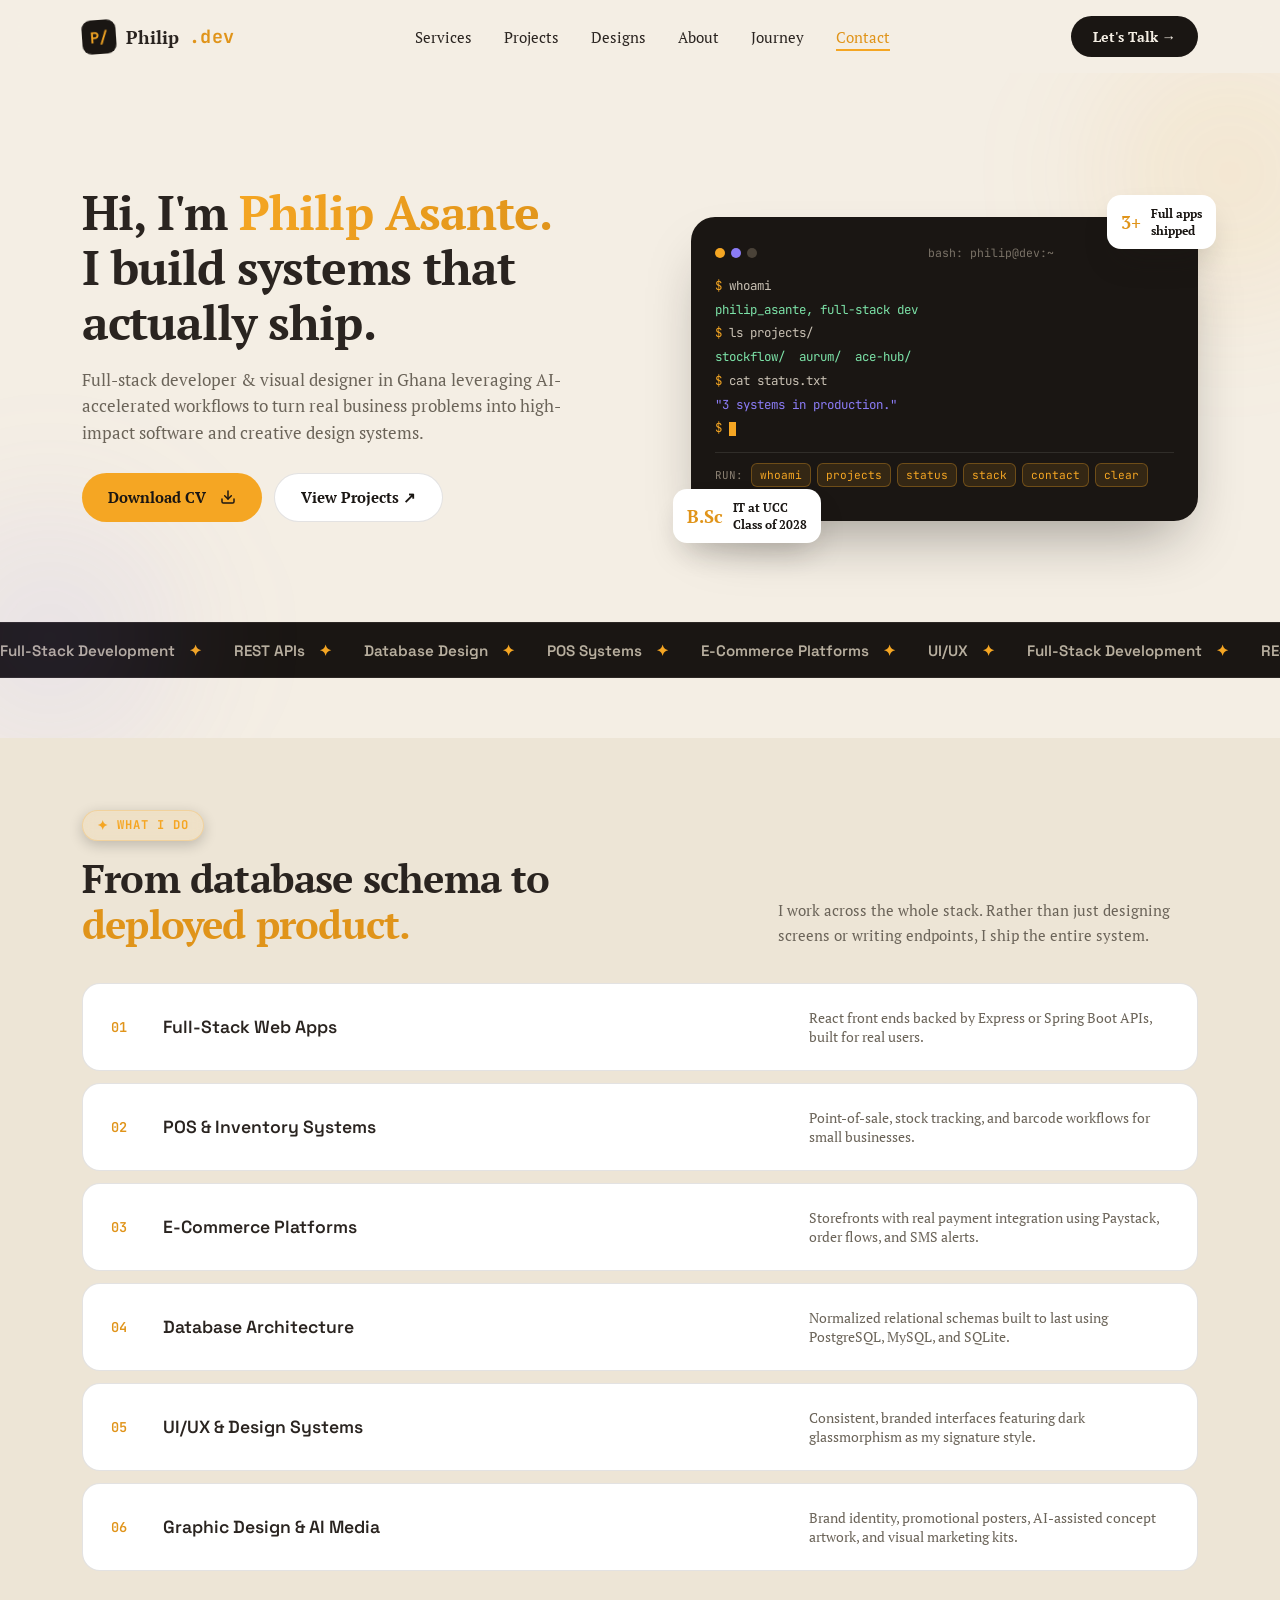
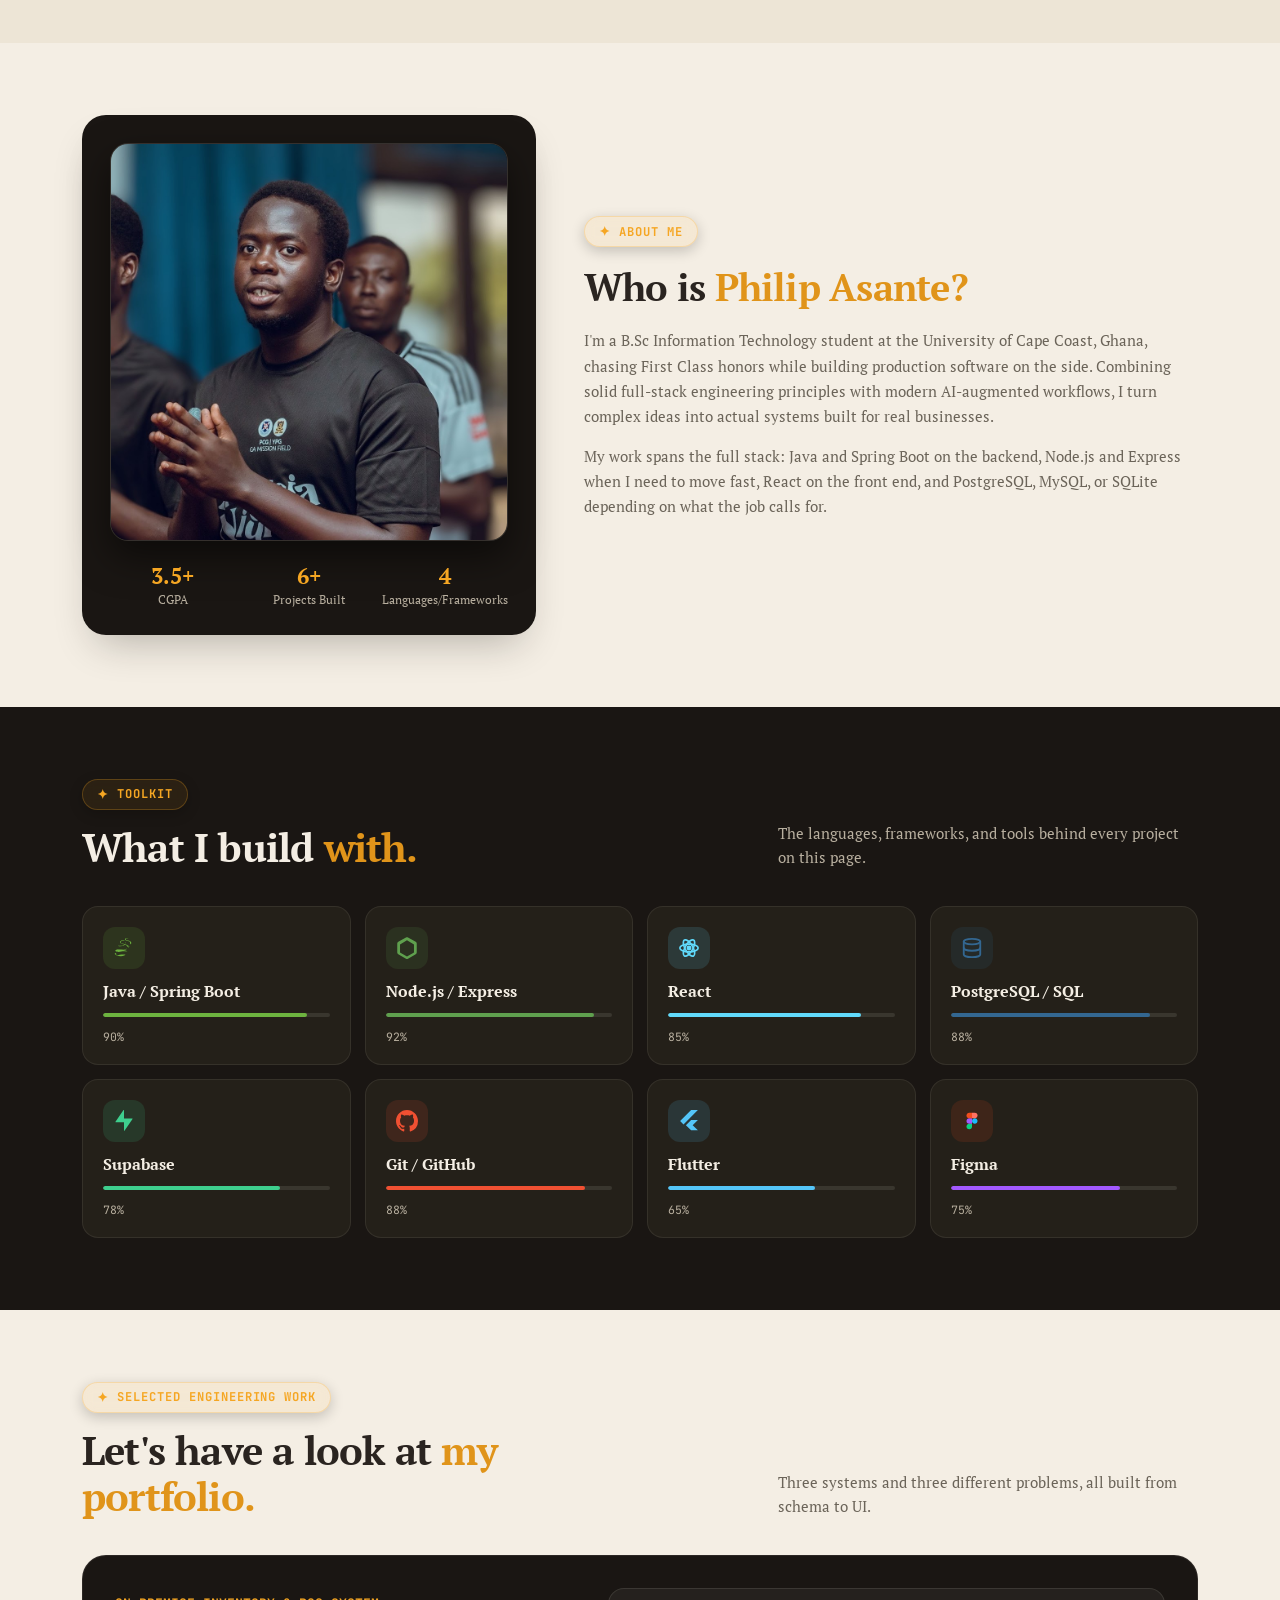
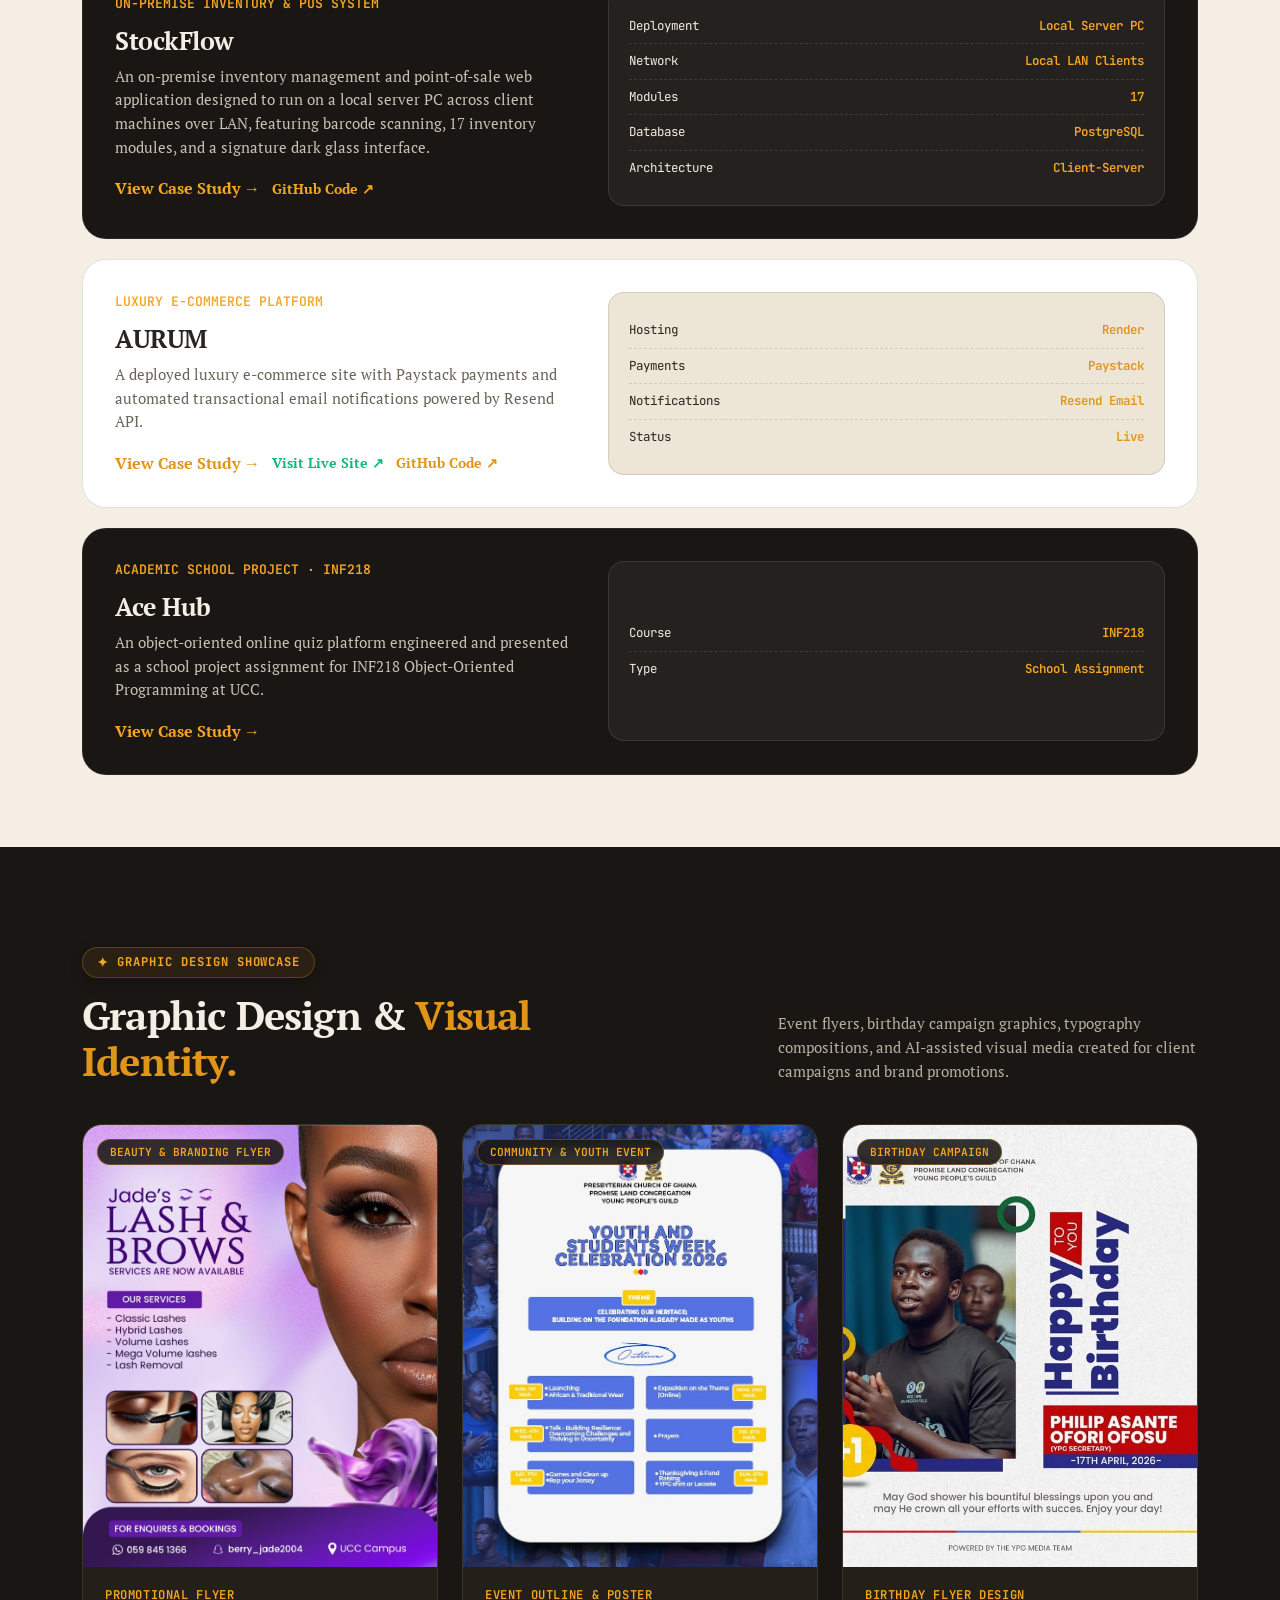
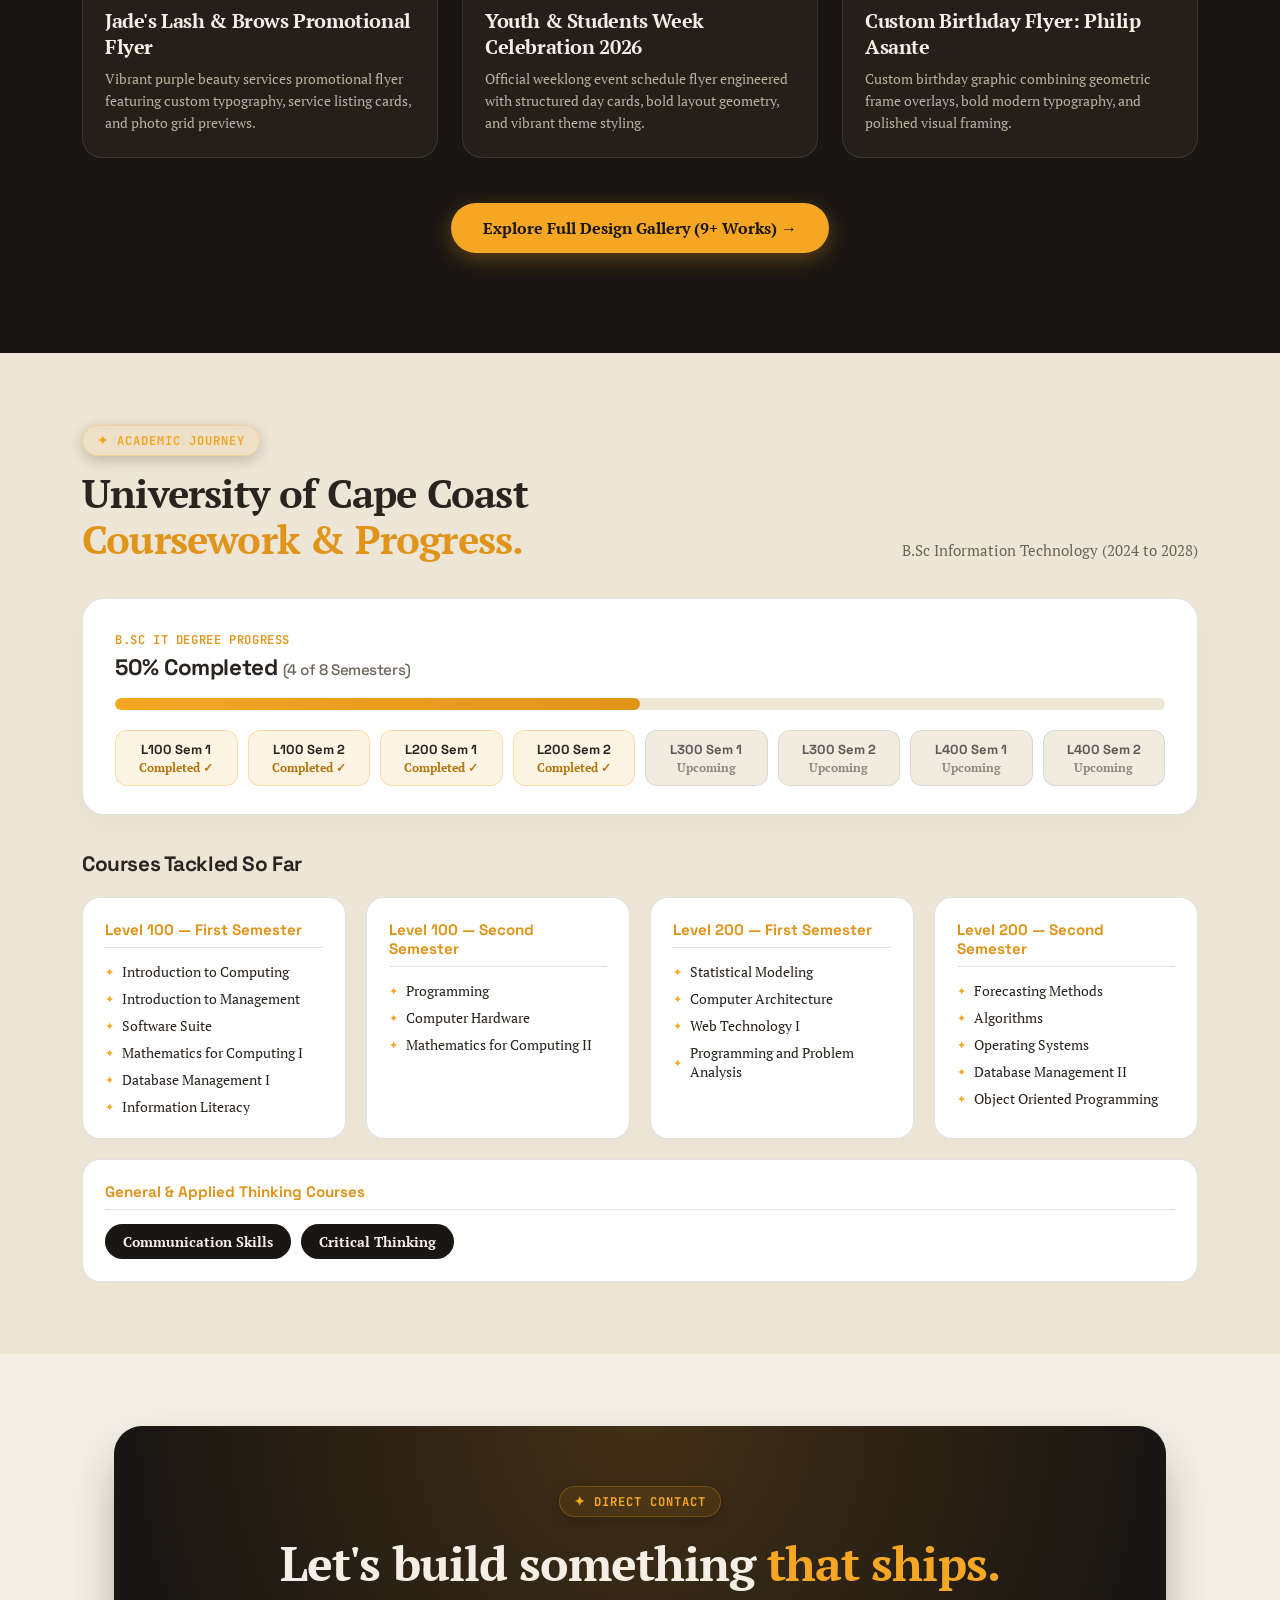
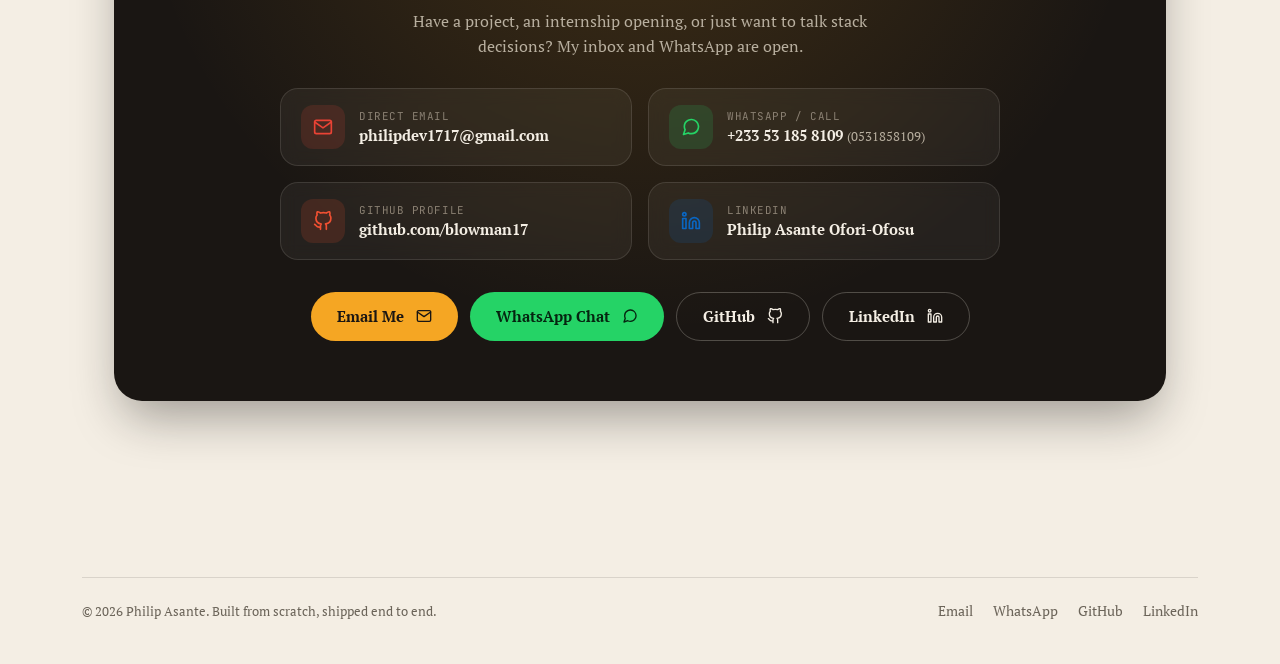
==== commit 9debab30: "Unify designs.html aesthetic with dark theme tokens, navbar branding, and responsive grid cards" ====
--- a/index.html
+++ b/index.html
@@ -353,49 +353,49 @@
   </div>
 </section>
 
-<section class="designs" id="designs">
+<section class="designs-section" id="designs">
   <div class="wrap">
     <div class="section-head">
       <div>
         <span class="section-tag"><span class="spark">✦</span> Graphic Design Showcase</span>
-        <h2>Graphic Design &amp; <span class="accent">Visual Identity.</span></h2>
+        <h2>Graphic Design &amp; <span class="accent" style="color:var(--orange-2);">Visual Identity.</span></h2>
       </div>
       <p class="section-sub">Event flyers, birthday campaign graphics, typography compositions, and AI-assisted visual media created for client campaigns and brand promotions.</p>
     </div>
 
     <!-- Teaser Collage Grid -->
-    <div class="gallery-grid reveal" style="padding-bottom: 30px;">
-      <a href="designs.html" class="gallery-card" style="text-decoration:none;">
-        <div class="gallery-img-wrap">
-          <div class="gallery-badge-overlay">BEAUTY &amp; BRANDING FLYER</div>
+    <div class="designs-grid reveal" style="margin-top: 40px;">
+      <a href="designs.html" class="design-grid-card" style="text-decoration:none;">
+        <div class="design-grid-img-wrap">
+          <div class="design-grid-badge-overlay">BEAUTY &amp; BRANDING FLYER</div>
           <img src="assets/designs/jades-lash-and-brows.jpg" alt="Jade's Lash &amp; Brows Promotional Flyer" loading="lazy">
         </div>
-        <div class="gallery-info">
-          <div class="gallery-badge">PROMOTIONAL FLYER</div>
+        <div class="design-grid-info">
+          <div class="design-grid-badge">PROMOTIONAL FLYER</div>
           <h3>Jade's Lash &amp; Brows Promotional Flyer</h3>
           <p>Vibrant purple beauty services promotional flyer featuring custom typography, service listing cards, and photo grid previews.</p>
         </div>
       </a>
 
-      <a href="designs.html" class="gallery-card" style="text-decoration:none;">
-        <div class="gallery-img-wrap">
-          <div class="gallery-badge-overlay">COMMUNITY &amp; YOUTH EVENT</div>
+      <a href="designs.html" class="design-grid-card" style="text-decoration:none;">
+        <div class="design-grid-img-wrap">
+          <div class="design-grid-badge-overlay">COMMUNITY &amp; YOUTH EVENT</div>
           <img src="assets/designs/youth-week-2026.jpg" alt="Youth &amp; Students Week Celebration 2026" loading="lazy">
         </div>
-        <div class="gallery-info">
-          <div class="gallery-badge">EVENT OUTLINE &amp; POSTER</div>
+        <div class="design-grid-info">
+          <div class="design-grid-badge">EVENT OUTLINE &amp; POSTER</div>
           <h3>Youth &amp; Students Week Celebration 2026</h3>
           <p>Official weeklong event schedule flyer engineered with structured day cards, bold layout geometry, and vibrant theme styling.</p>
         </div>
       </a>
 
-      <a href="designs.html" class="gallery-card" style="text-decoration:none;">
-        <div class="gallery-img-wrap">
-          <div class="gallery-badge-overlay">BIRTHDAY CAMPAIGN</div>
+      <a href="designs.html" class="design-grid-card" style="text-decoration:none;">
+        <div class="design-grid-img-wrap">
+          <div class="design-grid-badge-overlay">BIRTHDAY CAMPAIGN</div>
           <img src="assets/designs/birthday-philip-asante.jpg" alt="Custom Birthday Flyer Philip Asante" loading="lazy">
         </div>
-        <div class="gallery-info">
-          <div class="gallery-badge">BIRTHDAY FLYER DESIGN</div>
+        <div class="design-grid-info">
+          <div class="design-grid-badge">BIRTHDAY FLYER DESIGN</div>
           <h3>Custom Birthday Flyer: Philip Asante</h3>
           <p>Custom birthday graphic combining geometric frame overlays, bold modern typography, and polished visual framing.</p>
         </div>
@@ -403,8 +403,8 @@
     </div>
 
     <!-- CTA Button to full gallery page -->
-    <div style="text-align: center; margin-top: 20px;" class="reveal">
-      <a href="designs.html" class="btn btn-primary" style="font-size: 1.05rem; padding: 14px 32px;">Explore Full Design Gallery (9+ Works) ↗</a>
+    <div style="text-align: center; margin-top: 45px;" class="reveal">
+      <a href="designs.html" class="btn-teaser-cta">Explore Full Design Gallery (9+ Works) →</a>
     </div>
   </div>
 </section>
--- a/styles.css
+++ b/styles.css
@@ -1738,51 +1738,293 @@
   border-radius: 10px;
 }
 
-/* Design Image Card & Lightbox Styling */
-.design-image-wrap {
+/* ---------- GRAPHIC DESIGN GALLERY & TEASER GRID ---------- */
+.designs-section {
+  background: var(--ink);
+  color: var(--cream);
+  padding: 100px 0;
+  position: relative;
+}
+.designs-section .section-tag {
+  color: var(--orange);
+}
+.designs-section .section-sub {
+  color: #B8AF9F;
+}
+
+/* Gallery Hero Header */
+.gallery-hero-section {
+  background: var(--ink);
+  color: var(--cream);
+  padding: 140px 0 50px;
+  text-align: center;
+  border-bottom: 1px solid rgba(244, 238, 228, 0.08);
+}
+.gallery-hero-section h1 {
+  font-family: var(--font-main);
+  font-size: clamp(2.2rem, 4.5vw, 3.8rem);
+  color: var(--cream);
+  margin: 12px 0 16px;
+  line-height: 1.15;
+}
+.gallery-hero-section h1 .accent {
+  color: var(--orange);
+}
+.gallery-hero-section p {
+  max-width: 650px;
+  margin: 0 auto;
+  color: #B8AF9F;
+  font-size: 1.02rem;
+  line-height: 1.65;
+}
+
+/* Category Filter Bar */
+.filter-bar-wrap {
+  margin: 36px 0 10px;
+  display: flex;
+  justify-content: center;
+  align-items: center;
+  flex-wrap: wrap;
+  gap: 10px;
+}
+.filter-btn {
+  padding: 10px 20px;
+  border-radius: 100px;
+  background: #242019;
+  border: 1px solid rgba(244, 238, 228, 0.12);
+  color: var(--cream);
+  font-family: 'JetBrains Mono', monospace;
+  font-size: 0.82rem;
+  font-weight: 500;
+  cursor: pointer;
+  transition: all 0.25s ease;
+}
+.filter-btn:hover {
+  background: rgba(245, 166, 35, 0.15);
+  border-color: var(--orange);
+  color: var(--orange);
+  transform: translateY(-2px);
+}
+.filter-btn.active {
+  background: var(--orange);
+  color: var(--ink);
+  border-color: var(--orange);
+  font-weight: 700;
+  box-shadow: 0 4px 16px rgba(245, 166, 35, 0.35);
+}
+
+/* Responsive Design Grid Collage */
+.designs-grid-container {
+  padding: 60px 0 100px;
+  background: var(--ink);
+}
+.designs-grid {
+  display: grid;
+  grid-template-columns: repeat(3, 1fr);
+  gap: 24px;
+}
+@media(max-width: 960px) {
+  .designs-grid {
+    grid-template-columns: repeat(2, 1fr);
+    gap: 18px;
+  }
+}
+@media(max-width: 600px) {
+  .designs-grid {
+    grid-template-columns: 1fr;
+    gap: 20px;
+  }
+}
+
+.design-grid-card {
+  background: #242019;
+  border: 1px solid rgba(244, 238, 228, 0.1);
+  border-radius: 20px;
+  overflow: hidden;
+  display: flex;
+  flex-direction: column;
+  cursor: pointer;
+  transition: transform 0.3s cubic-bezier(0.16, 1, 0.3, 1), border-color 0.3s ease, box-shadow 0.3s ease;
+  position: relative;
+}
+.design-grid-card:hover {
+  transform: translateY(-5px);
+  border-color: var(--orange);
+  box-shadow: 0 16px 36px rgba(0, 0, 0, 0.5), 0 0 20px rgba(245, 166, 35, 0.15);
+}
+.design-grid-card.hide {
+  display: none !important;
+}
+
+.design-grid-img-wrap {
   position: relative;
   width: 100%;
-  height: 520px;
-  padding: 16px;
+  aspect-ratio: 4 / 5;
+  background: #110e0c;
   overflow: hidden;
-  background: radial-gradient(circle at center, rgba(38, 32, 27, 0.9), rgba(15, 12, 10, 0.98));
-  cursor: pointer;
   display: flex;
   align-items: center;
   justify-content: center;
-  border-right: 1px solid rgba(244, 238, 228, 0.08);
-}
-@media(max-width: 860px) {
-  .design-image-wrap {
-    height: 420px;
-    padding: 12px;
-    border-right: none;
-    border-bottom: 1px solid rgba(244, 238, 228, 0.08);
-  }
-}
-.design-image-wrap img {
+}
+.design-grid-img-wrap img {
   width: 100%;
   height: 100%;
-  object-fit: contain;
-  object-position: center;
-  transition: transform 0.4s cubic-bezier(0.16, 1, 0.3, 1);
-  filter: drop-shadow(0 12px 28px rgba(0, 0, 0, 0.5));
-}
-.design-image-wrap:hover img {
-  transform: scale(1.03);
-}
-.design-badge-overlay {
+  object-fit: cover;
+  transition: transform 0.4s ease;
+}
+.design-grid-card:hover .design-grid-img-wrap img {
+  transform: scale(1.05);
+}
+
+.design-grid-badge-overlay {
   position: absolute;
-  top: 16px;
-  left: 16px;
+  top: 14px;
+  left: 14px;
   font-family: 'JetBrains Mono', monospace;
-  font-size: 0.68rem;
+  font-size: 0.7rem;
   font-weight: 600;
   color: var(--orange);
-  background: rgba(26, 22, 19, 0.85);
-  backdrop-filter: blur(6px);
+  background: rgba(26, 22, 19, 0.88);
+  backdrop-filter: blur(8px);
   padding: 5px 12px;
   border-radius: 100px;
   border: 1px solid rgba(245, 166, 35, 0.3);
-  z-index: 3;
-}
+  z-index: 2;
+  text-transform: uppercase;
+}
+
+.design-grid-info {
+  padding: 20px 22px 24px;
+  flex-grow: 1;
+  display: flex;
+  flex-direction: column;
+}
+.design-grid-badge {
+  font-family: 'JetBrains Mono', monospace;
+  font-size: 0.76rem;
+  color: var(--orange);
+  font-weight: 600;
+  text-transform: uppercase;
+  letter-spacing: 0.05em;
+  margin-bottom: 6px;
+}
+.design-grid-info h3 {
+  font-family: var(--font-main);
+  font-size: 1.22rem;
+  font-weight: 700;
+  color: var(--cream);
+  margin: 0 0 8px;
+  line-height: 1.3;
+}
+.design-grid-info p {
+  font-size: 0.88rem;
+  color: #B8AF9F;
+  margin: 0;
+  line-height: 1.55;
+}
+
+/* Lightbox Modal */
+.lightbox-modal {
+  position: fixed;
+  top: 0; left: 0; width: 100vw; height: 100vh;
+  background: rgba(10, 8, 6, 0.94);
+  backdrop-filter: blur(14px);
+  z-index: 99999;
+  display: flex;
+  align-items: center;
+  justify-content: center;
+  opacity: 0;
+  pointer-events: none;
+  transition: opacity 0.3s ease;
+  padding: 24px;
+  box-sizing: border-box;
+}
+.lightbox-modal.active {
+  opacity: 1;
+  pointer-events: auto;
+}
+.lightbox-container {
+  max-width: 950px;
+  width: 100%;
+  max-height: 90vh;
+  display: flex;
+  background: #1A1613;
+  border: 1px solid rgba(244, 238, 228, 0.15);
+  border-radius: 24px;
+  overflow: hidden;
+  box-shadow: 0 30px 60px rgba(0, 0, 0, 0.7);
+  position: relative;
+}
+@media(max-width: 840px) {
+  .lightbox-container {
+    flex-direction: column;
+    max-height: 85vh;
+    overflow-y: auto;
+  }
+}
+.lightbox-img-side {
+  flex: 1.2;
+  background: #0d0a08;
+  display: flex;
+  align-items: center;
+  justify-content: center;
+  padding: 24px;
+}
+.lightbox-img-side img {
+  max-width: 100%;
+  max-height: 75vh;
+  object-fit: contain;
+  border-radius: 12px;
+  box-shadow: 0 10px 30px rgba(0,0,0,0.5);
+}
+.lightbox-details-side {
+  flex: 1;
+  padding: 36px 30px;
+  display: flex;
+  flex-direction: column;
+  justify-content: center;
+  position: relative;
+  color: var(--cream);
+}
+.lightbox-close-btn {
+  position: absolute;
+  top: 16px;
+  right: 18px;
+  background: rgba(244, 238, 228, 0.08);
+  border: 1px solid rgba(244, 238, 228, 0.15);
+  color: var(--cream);
+  width: 36px;
+  height: 36px;
+  border-radius: 50%;
+  font-size: 1.3rem;
+  cursor: pointer;
+  display: flex;
+  align-items: center;
+  justify-content: center;
+  transition: background 0.2s ease, transform 0.2s ease;
+}
+.lightbox-close-btn:hover {
+  background: var(--orange);
+  color: var(--ink);
+  transform: scale(1.1);
+}
+
+/* Explore Gallery CTA Button on Homepage */
+.btn-teaser-cta {
+  display: inline-flex;
+  align-items: center;
+  gap: 10px;
+  padding: 14px 32px;
+  background: var(--orange);
+  color: var(--ink);
+  font-weight: 700;
+  font-size: 1rem;
+  border-radius: 100px;
+  text-decoration: none;
+  transition: transform 0.25s ease, box-shadow 0.25s ease;
+  box-shadow: 0 6px 20px rgba(245, 166, 35, 0.3);
+}
+.btn-teaser-cta:hover {
+  transform: translateY(-3px);
+  box-shadow: 0 10px 28px rgba(245, 166, 35, 0.45);
+}
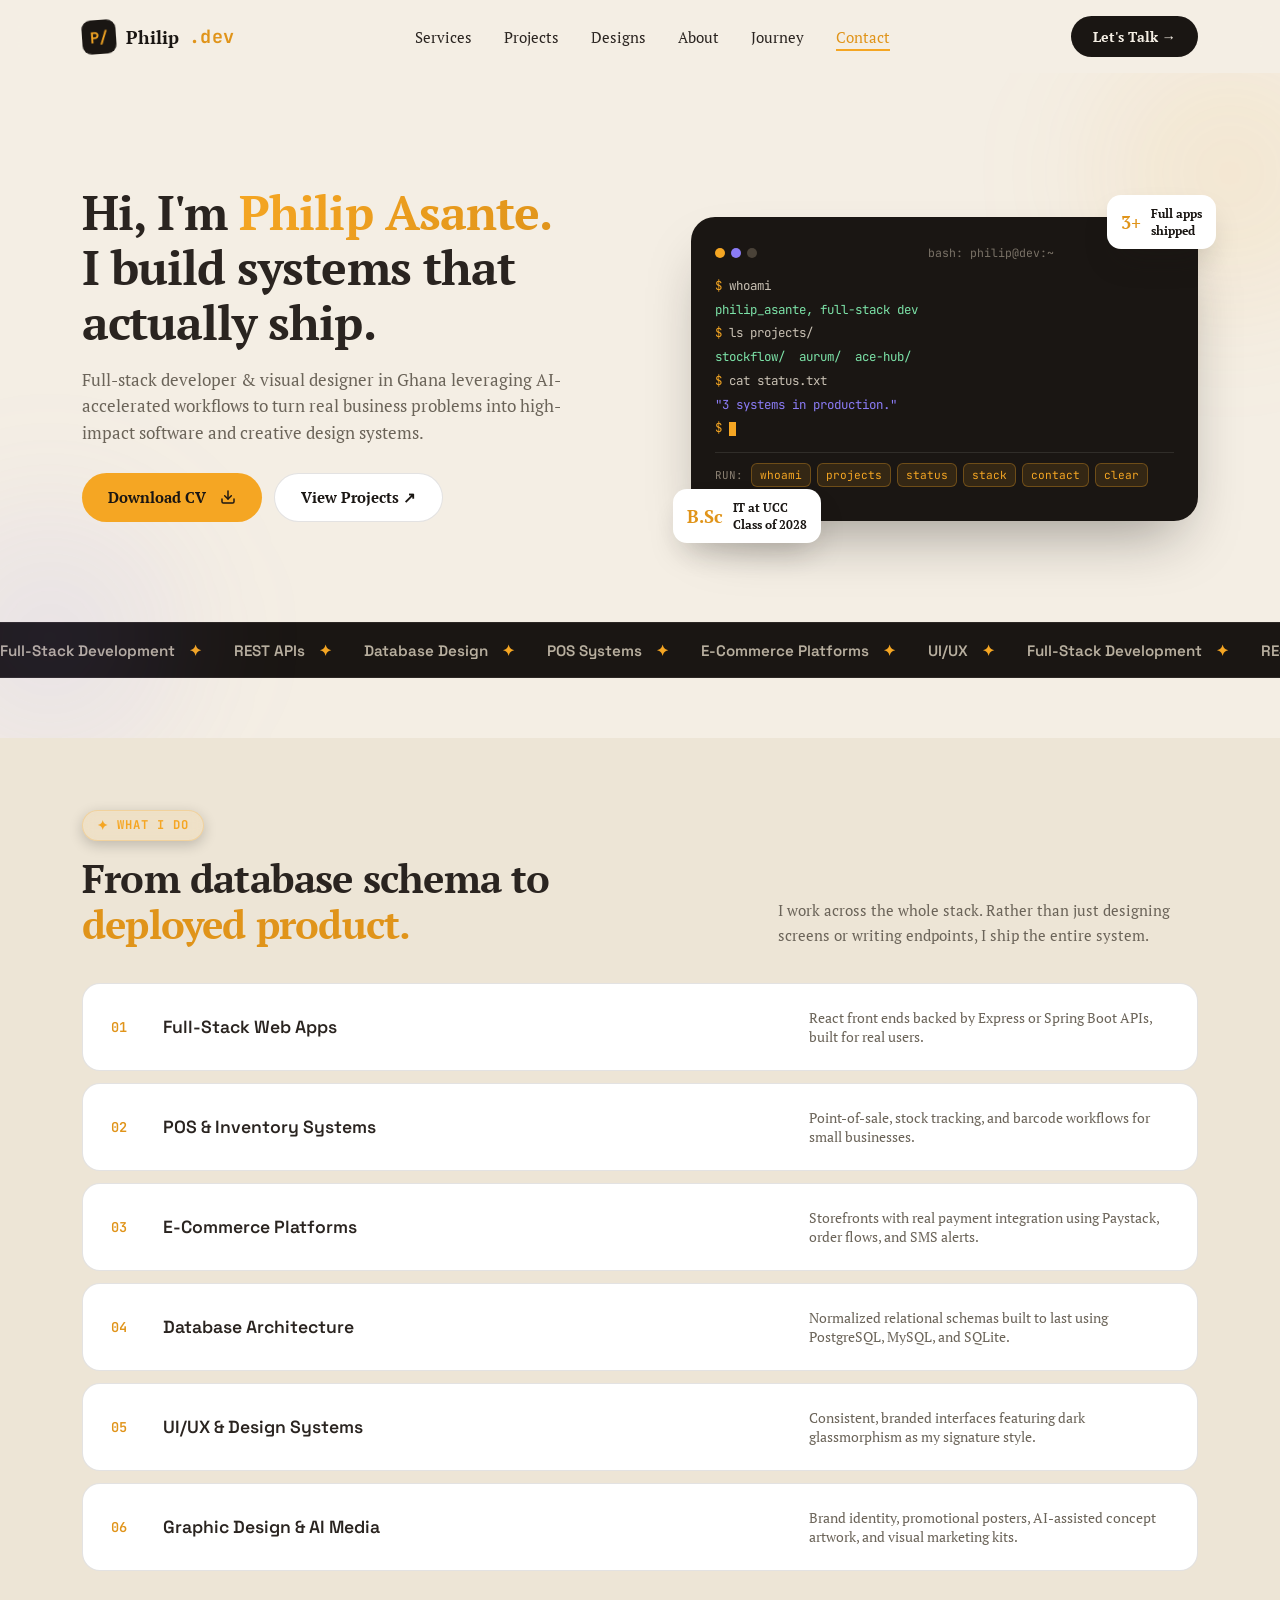
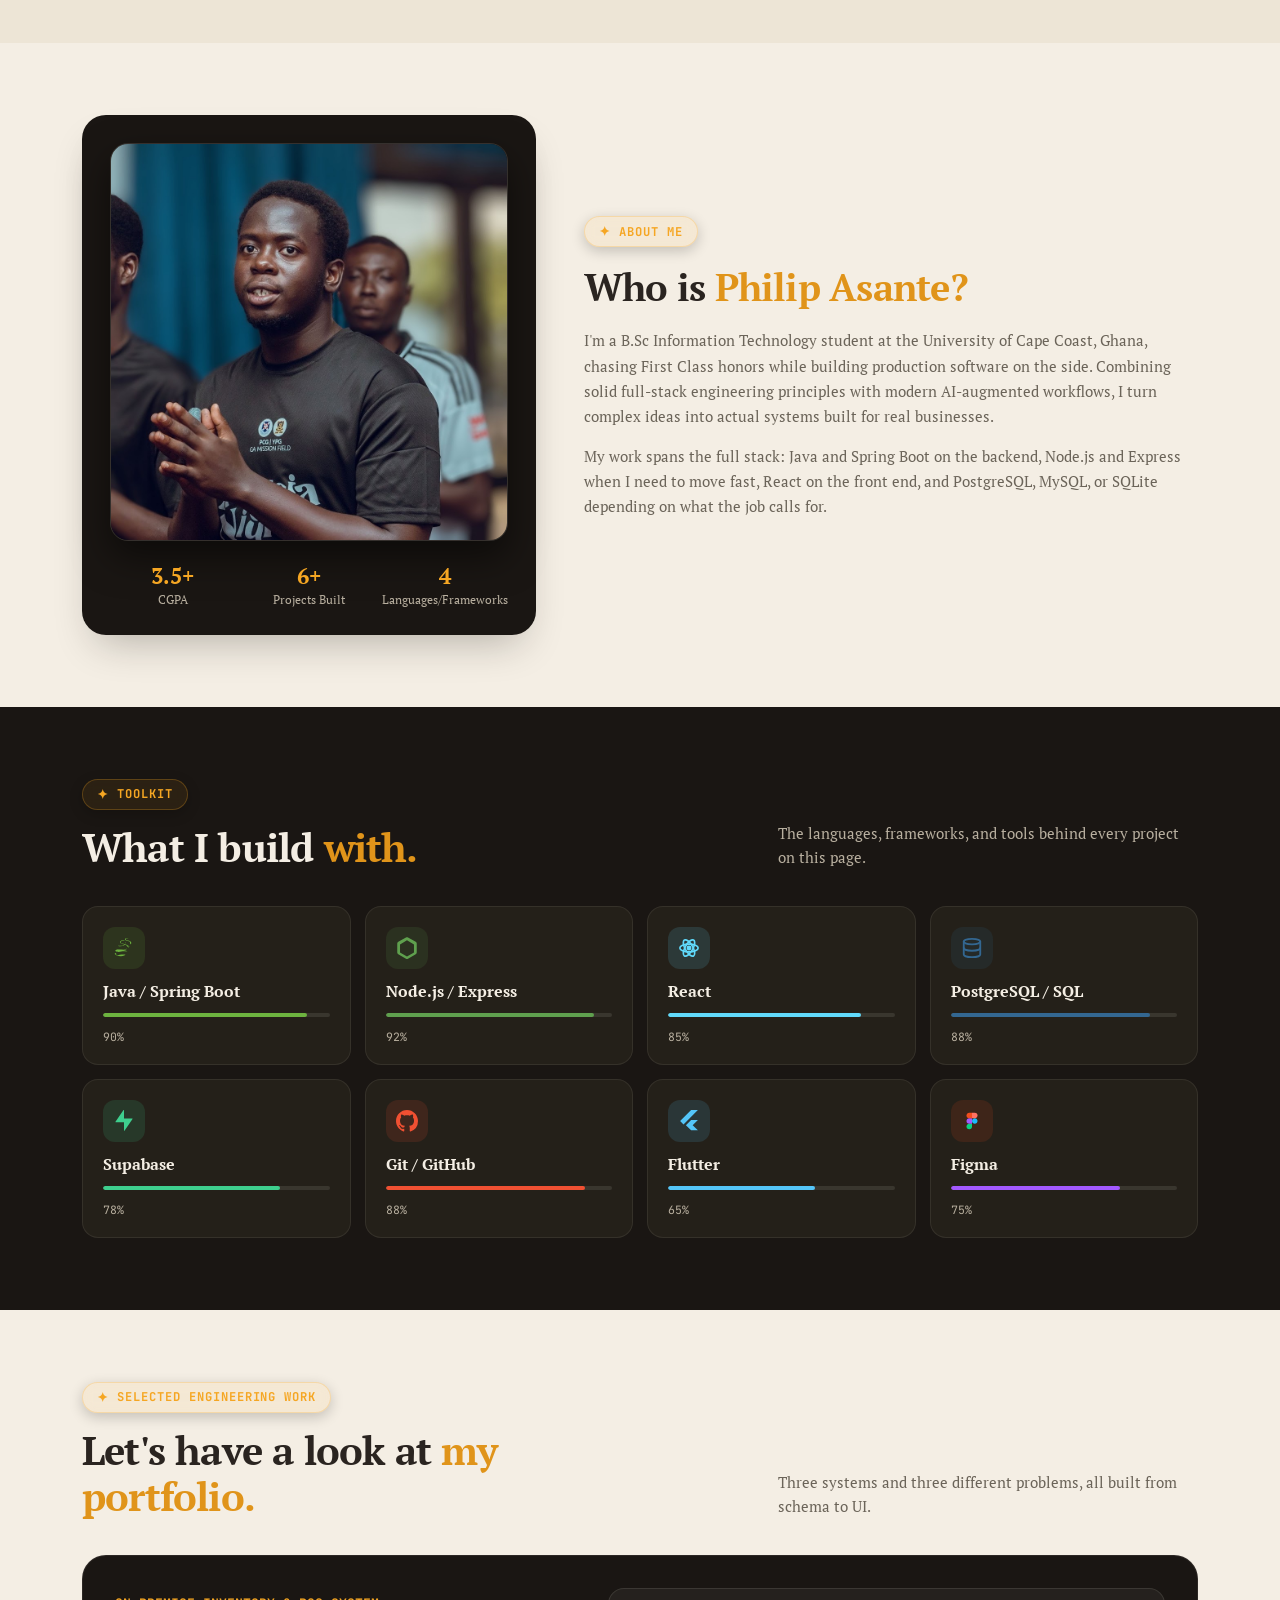
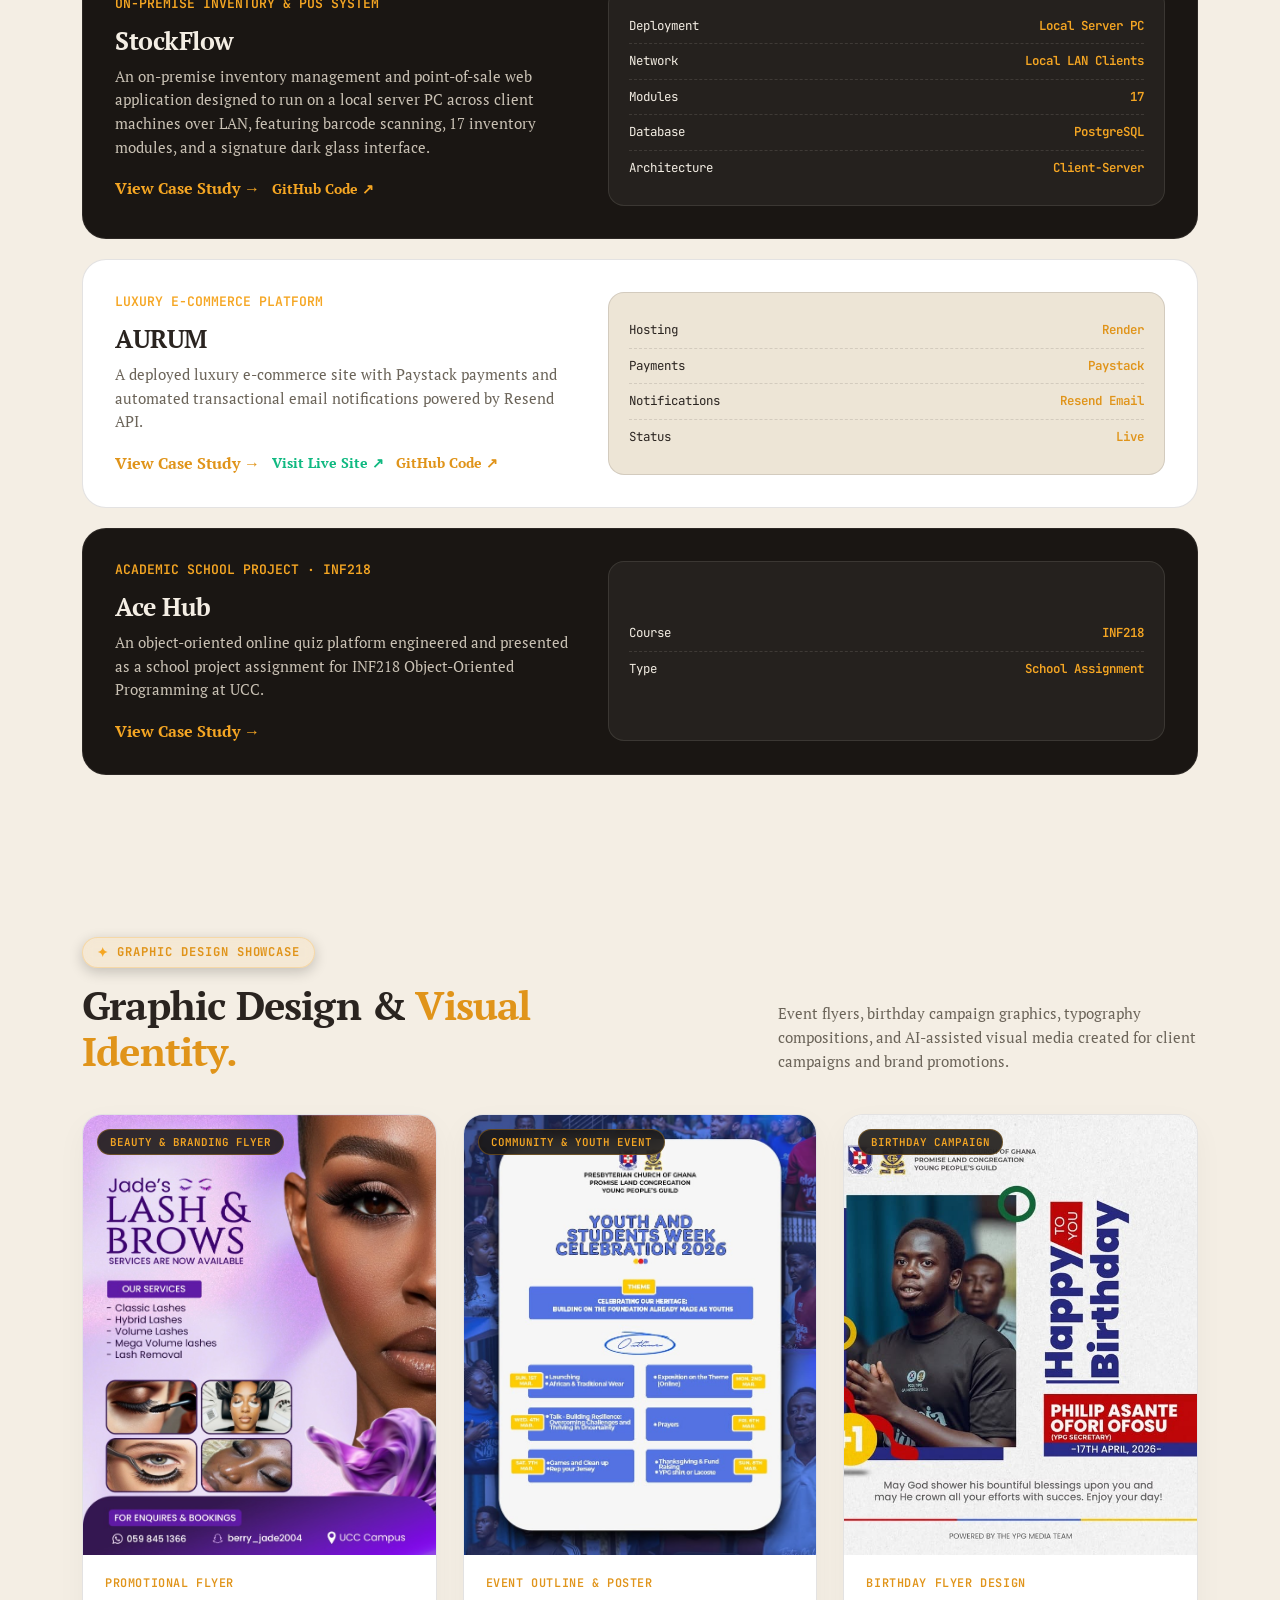
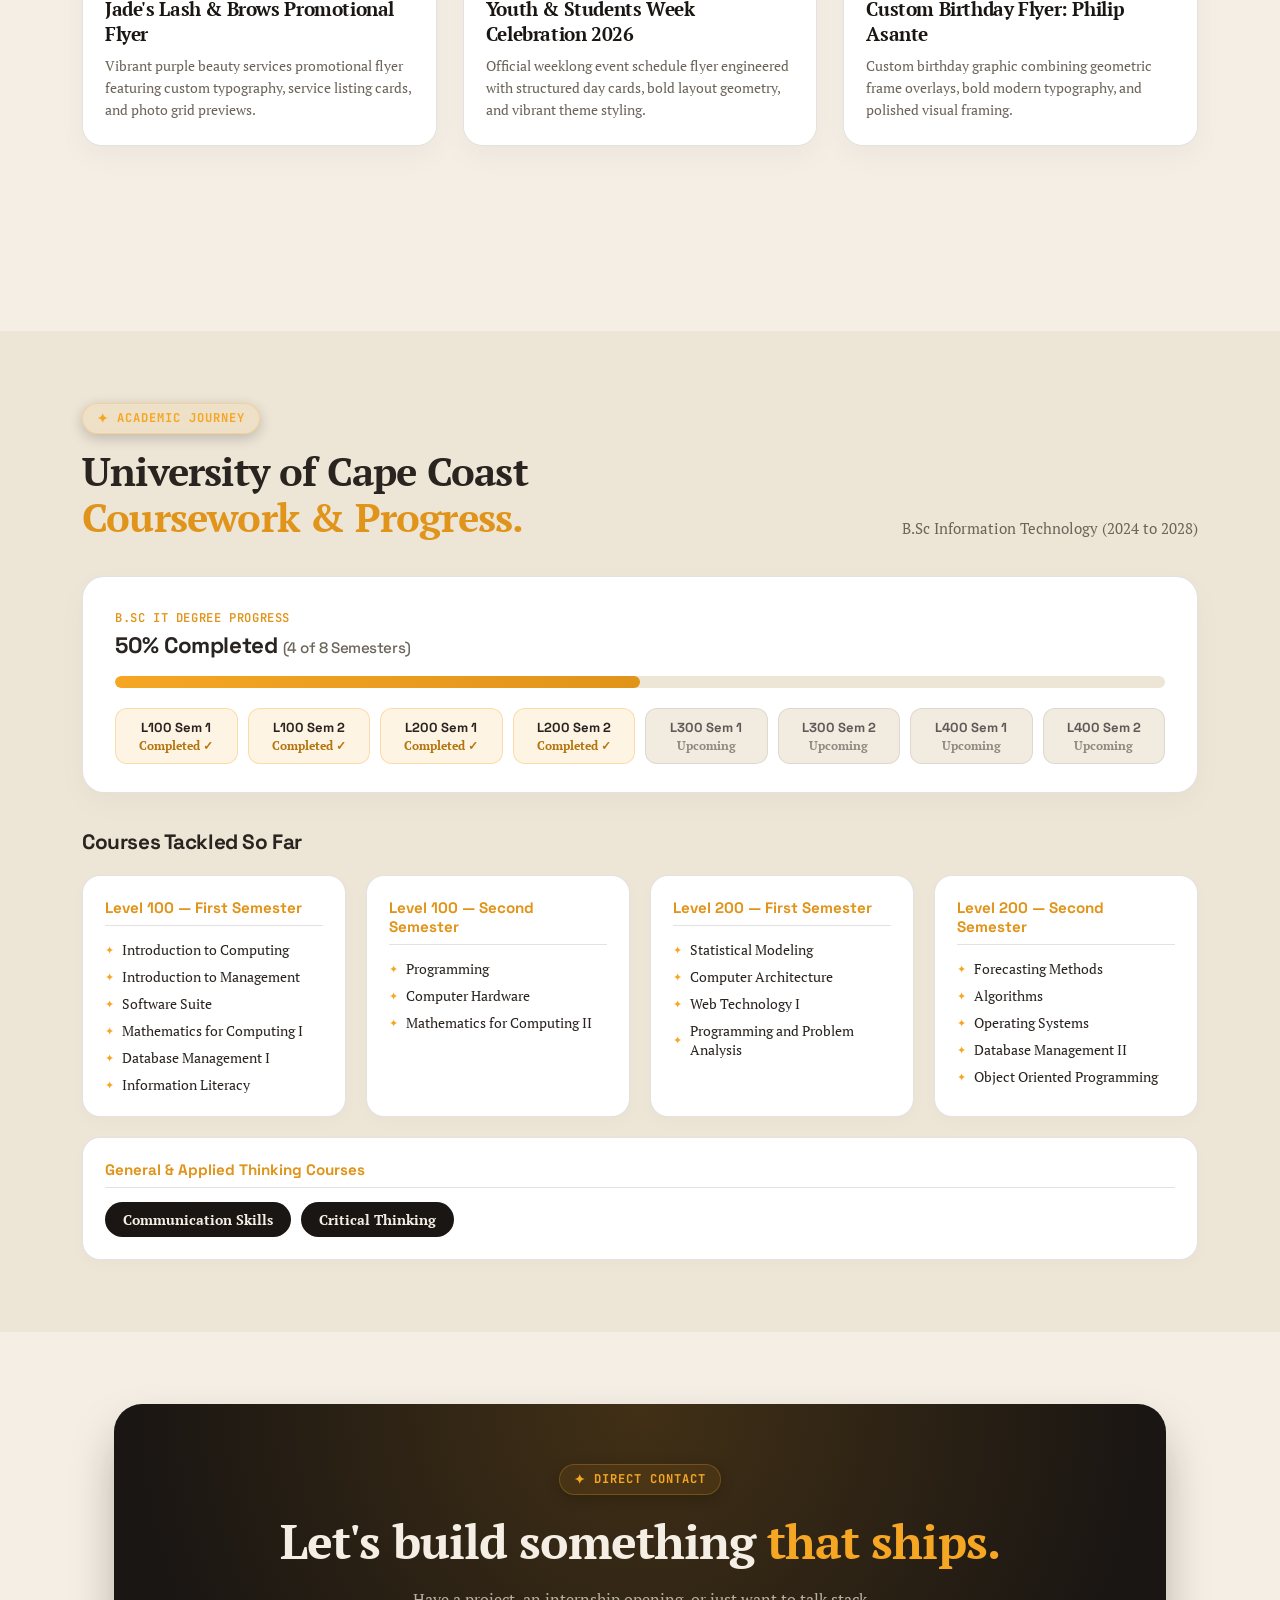
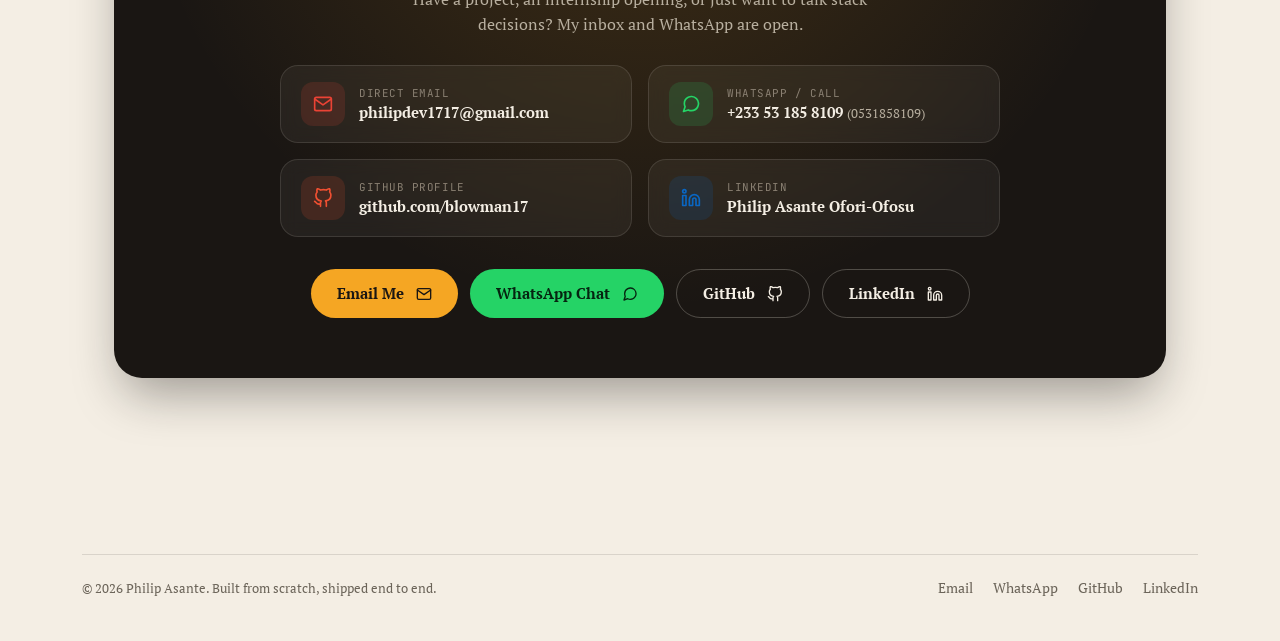
==== commit 147298f3: "Convert designs.html and showcase teaser to clean white/cream theme with crisp logo contrast" ====
--- a/index.html
+++ b/index.html
@@ -25,7 +25,7 @@
   <div class="navbar">
     <a href="#" class="logo">
       <span class="logo-mark">P/</span>
-      Philip<span class="mono" style="color:var(--orange-2)">.dev</span>
+      <span class="logo-name">Philip</span><span class="mono" style="color:var(--orange-2)">.dev</span>
     </a>
     <nav>
       <ul>
--- a/styles.css
+++ b/styles.css
@@ -142,6 +142,15 @@
   z-index: 10002;
   position: relative;
   transition: color 0.3s ease;
+  color: var(--ink);
+  text-decoration: none;
+}
+.logo:hover{
+  color: var(--ink);
+}
+.logo-name{
+  color: var(--ink);
+  font-weight:700;
 }
 .logo-mark{
   width:34px;
@@ -1738,49 +1747,49 @@
   border-radius: 10px;
 }
 
-/* ---------- GRAPHIC DESIGN GALLERY & TEASER GRID ---------- */
+/* ---------- GRAPHIC DESIGN GALLERY & TEASER GRID (WHITE/CREAM THEME) ---------- */
 .designs-section {
-  background: var(--ink);
-  color: var(--cream);
-  padding: 100px 0;
+  background: var(--cream);
+  color: var(--text);
+  padding: 90px 0;
   position: relative;
 }
 .designs-section .section-tag {
-  color: var(--orange);
+  color: var(--orange-2);
 }
 .designs-section .section-sub {
-  color: #B8AF9F;
+  color: var(--text-soft);
 }
 
 /* Gallery Hero Header */
 .gallery-hero-section {
-  background: var(--ink);
-  color: var(--cream);
-  padding: 140px 0 50px;
+  background: var(--cream);
+  color: var(--text);
+  padding: 130px 0 40px;
   text-align: center;
-  border-bottom: 1px solid rgba(244, 238, 228, 0.08);
+  position: relative;
 }
 .gallery-hero-section h1 {
   font-family: var(--font-main);
-  font-size: clamp(2.2rem, 4.5vw, 3.8rem);
-  color: var(--cream);
+  font-size: clamp(2.2rem, 4.5vw, 3.6rem);
+  color: var(--ink);
   margin: 12px 0 16px;
   line-height: 1.15;
 }
 .gallery-hero-section h1 .accent {
-  color: var(--orange);
+  color: var(--orange-2);
 }
 .gallery-hero-section p {
   max-width: 650px;
   margin: 0 auto;
-  color: #B8AF9F;
+  color: var(--text-soft);
   font-size: 1.02rem;
   line-height: 1.65;
 }
 
 /* Category Filter Bar */
 .filter-bar-wrap {
-  margin: 36px 0 10px;
+  margin: 32px 0 10px;
   display: flex;
   justify-content: center;
   align-items: center;
@@ -1788,57 +1797,58 @@
   gap: 10px;
 }
 .filter-btn {
-  padding: 10px 20px;
+  padding: 10px 22px;
   border-radius: 100px;
-  background: #242019;
-  border: 1px solid rgba(244, 238, 228, 0.12);
-  color: var(--cream);
+  background: var(--white);
+  border: 1px solid var(--line);
+  color: var(--ink);
   font-family: 'JetBrains Mono', monospace;
   font-size: 0.82rem;
-  font-weight: 500;
+  font-weight: 600;
   cursor: pointer;
   transition: all 0.25s ease;
+  box-shadow: 0 2px 8px rgba(0, 0, 0, 0.03);
 }
 .filter-btn:hover {
-  background: rgba(245, 166, 35, 0.15);
   border-color: var(--orange);
-  color: var(--orange);
+  color: var(--orange-2);
+  background: rgba(245, 166, 35, 0.08);
   transform: translateY(-2px);
 }
 .filter-btn.active {
-  background: var(--orange);
-  color: var(--ink);
-  border-color: var(--orange);
+  background: var(--ink);
+  color: var(--cream);
+  border-color: var(--ink);
   font-weight: 700;
-  box-shadow: 0 4px 16px rgba(245, 166, 35, 0.35);
+  box-shadow: 0 6px 18px rgba(26, 22, 19, 0.2);
 }
 
 /* Responsive Design Grid Collage */
 .designs-grid-container {
-  padding: 60px 0 100px;
-  background: var(--ink);
+  padding: 30px 0 90px;
+  background: var(--cream);
 }
 .designs-grid {
   display: grid;
   grid-template-columns: repeat(3, 1fr);
-  gap: 24px;
+  gap: 26px;
 }
 @media(max-width: 960px) {
   .designs-grid {
     grid-template-columns: repeat(2, 1fr);
-    gap: 18px;
+    gap: 20px;
   }
 }
 @media(max-width: 600px) {
   .designs-grid {
     grid-template-columns: 1fr;
-    gap: 20px;
+    gap: 22px;
   }
 }
 
 .design-grid-card {
-  background: #242019;
-  border: 1px solid rgba(244, 238, 228, 0.1);
+  background: var(--white);
+  border: 1px solid var(--line);
   border-radius: 20px;
   overflow: hidden;
   display: flex;
@@ -1846,11 +1856,13 @@
   cursor: pointer;
   transition: transform 0.3s cubic-bezier(0.16, 1, 0.3, 1), border-color 0.3s ease, box-shadow 0.3s ease;
   position: relative;
+  box-shadow: 0 10px 30px rgba(0, 0, 0, 0.04);
+  text-decoration: none;
 }
 .design-grid-card:hover {
   transform: translateY(-5px);
   border-color: var(--orange);
-  box-shadow: 0 16px 36px rgba(0, 0, 0, 0.5), 0 0 20px rgba(245, 166, 35, 0.15);
+  box-shadow: 0 20px 40px rgba(0, 0, 0, 0.1), 0 0 15px rgba(245, 166, 35, 0.15);
 }
 .design-grid-card.hide {
   display: none !important;
@@ -1860,7 +1872,7 @@
   position: relative;
   width: 100%;
   aspect-ratio: 4 / 5;
-  background: #110e0c;
+  background: var(--cream-2);
   overflow: hidden;
   display: flex;
   align-items: center;
@@ -1873,7 +1885,7 @@
   transition: transform 0.4s ease;
 }
 .design-grid-card:hover .design-grid-img-wrap img {
-  transform: scale(1.05);
+  transform: scale(1.04);
 }
 
 .design-grid-badge-overlay {
@@ -1881,7 +1893,7 @@
   top: 14px;
   left: 14px;
   font-family: 'JetBrains Mono', monospace;
-  font-size: 0.7rem;
+  font-size: 0.68rem;
   font-weight: 600;
   color: var(--orange);
   background: rgba(26, 22, 19, 0.88);
@@ -1898,11 +1910,12 @@
   flex-grow: 1;
   display: flex;
   flex-direction: column;
+  background: var(--white);
 }
 .design-grid-badge {
   font-family: 'JetBrains Mono', monospace;
-  font-size: 0.76rem;
-  color: var(--orange);
+  font-size: 0.74rem;
+  color: var(--orange-2);
   font-weight: 600;
   text-transform: uppercase;
   letter-spacing: 0.05em;
@@ -1910,15 +1923,15 @@
 }
 .design-grid-info h3 {
   font-family: var(--font-main);
-  font-size: 1.22rem;
+  font-size: 1.2rem;
   font-weight: 700;
-  color: var(--cream);
+  color: var(--ink);
   margin: 0 0 8px;
   line-height: 1.3;
 }
 .design-grid-info p {
   font-size: 0.88rem;
-  color: #B8AF9F;
+  color: var(--text-soft);
   margin: 0;
   line-height: 1.55;
 }
@@ -1948,11 +1961,11 @@
   width: 100%;
   max-height: 90vh;
   display: flex;
-  background: #1A1613;
-  border: 1px solid rgba(244, 238, 228, 0.15);
+  background: var(--white);
+  border: 1px solid var(--line);
   border-radius: 24px;
   overflow: hidden;
-  box-shadow: 0 30px 60px rgba(0, 0, 0, 0.7);
+  box-shadow: 0 30px 60px rgba(0, 0, 0, 0.4);
   position: relative;
 }
 @media(max-width: 840px) {
@@ -1964,7 +1977,7 @@
 }
 .lightbox-img-side {
   flex: 1.2;
-  background: #0d0a08;
+  background: var(--cream-2);
   display: flex;
   align-items: center;
   justify-content: center;
@@ -1975,7 +1988,7 @@
   max-height: 75vh;
   object-fit: contain;
   border-radius: 12px;
-  box-shadow: 0 10px 30px rgba(0,0,0,0.5);
+  box-shadow: 0 10px 30px rgba(0,0,0,0.15);
 }
 .lightbox-details-side {
   flex: 1;
@@ -1984,15 +1997,16 @@
   flex-direction: column;
   justify-content: center;
   position: relative;
-  color: var(--cream);
+  color: var(--text);
+  background: var(--white);
 }
 .lightbox-close-btn {
   position: absolute;
   top: 16px;
   right: 18px;
-  background: rgba(244, 238, 228, 0.08);
-  border: 1px solid rgba(244, 238, 228, 0.15);
-  color: var(--cream);
+  background: rgba(26, 22, 19, 0.08);
+  border: 1px solid rgba(26, 22, 19, 0.12);
+  color: var(--ink);
   width: 36px;
   height: 36px;
   border-radius: 50%;
@@ -2014,17 +2028,19 @@
   display: inline-flex;
   align-items: center;
   gap: 10px;
-  padding: 14px 32px;
-  background: var(--orange);
-  color: var(--ink);
+  padding: 14px 34px;
+  background: var(--ink);
+  color: var(--cream);
   font-weight: 700;
   font-size: 1rem;
   border-radius: 100px;
   text-decoration: none;
-  transition: transform 0.25s ease, box-shadow 0.25s ease;
-  box-shadow: 0 6px 20px rgba(245, 166, 35, 0.3);
+  transition: transform 0.25s ease, background 0.25s ease, box-shadow 0.25s ease;
+  box-shadow: 0 6px 20px rgba(26, 22, 19, 0.15);
 }
 .btn-teaser-cta:hover {
+  background: var(--orange);
+  color: var(--ink);
   transform: translateY(-3px);
-  box-shadow: 0 10px 28px rgba(245, 166, 35, 0.45);
-}
+  box-shadow: 0 10px 28px rgba(245, 166, 35, 0.4);
+}
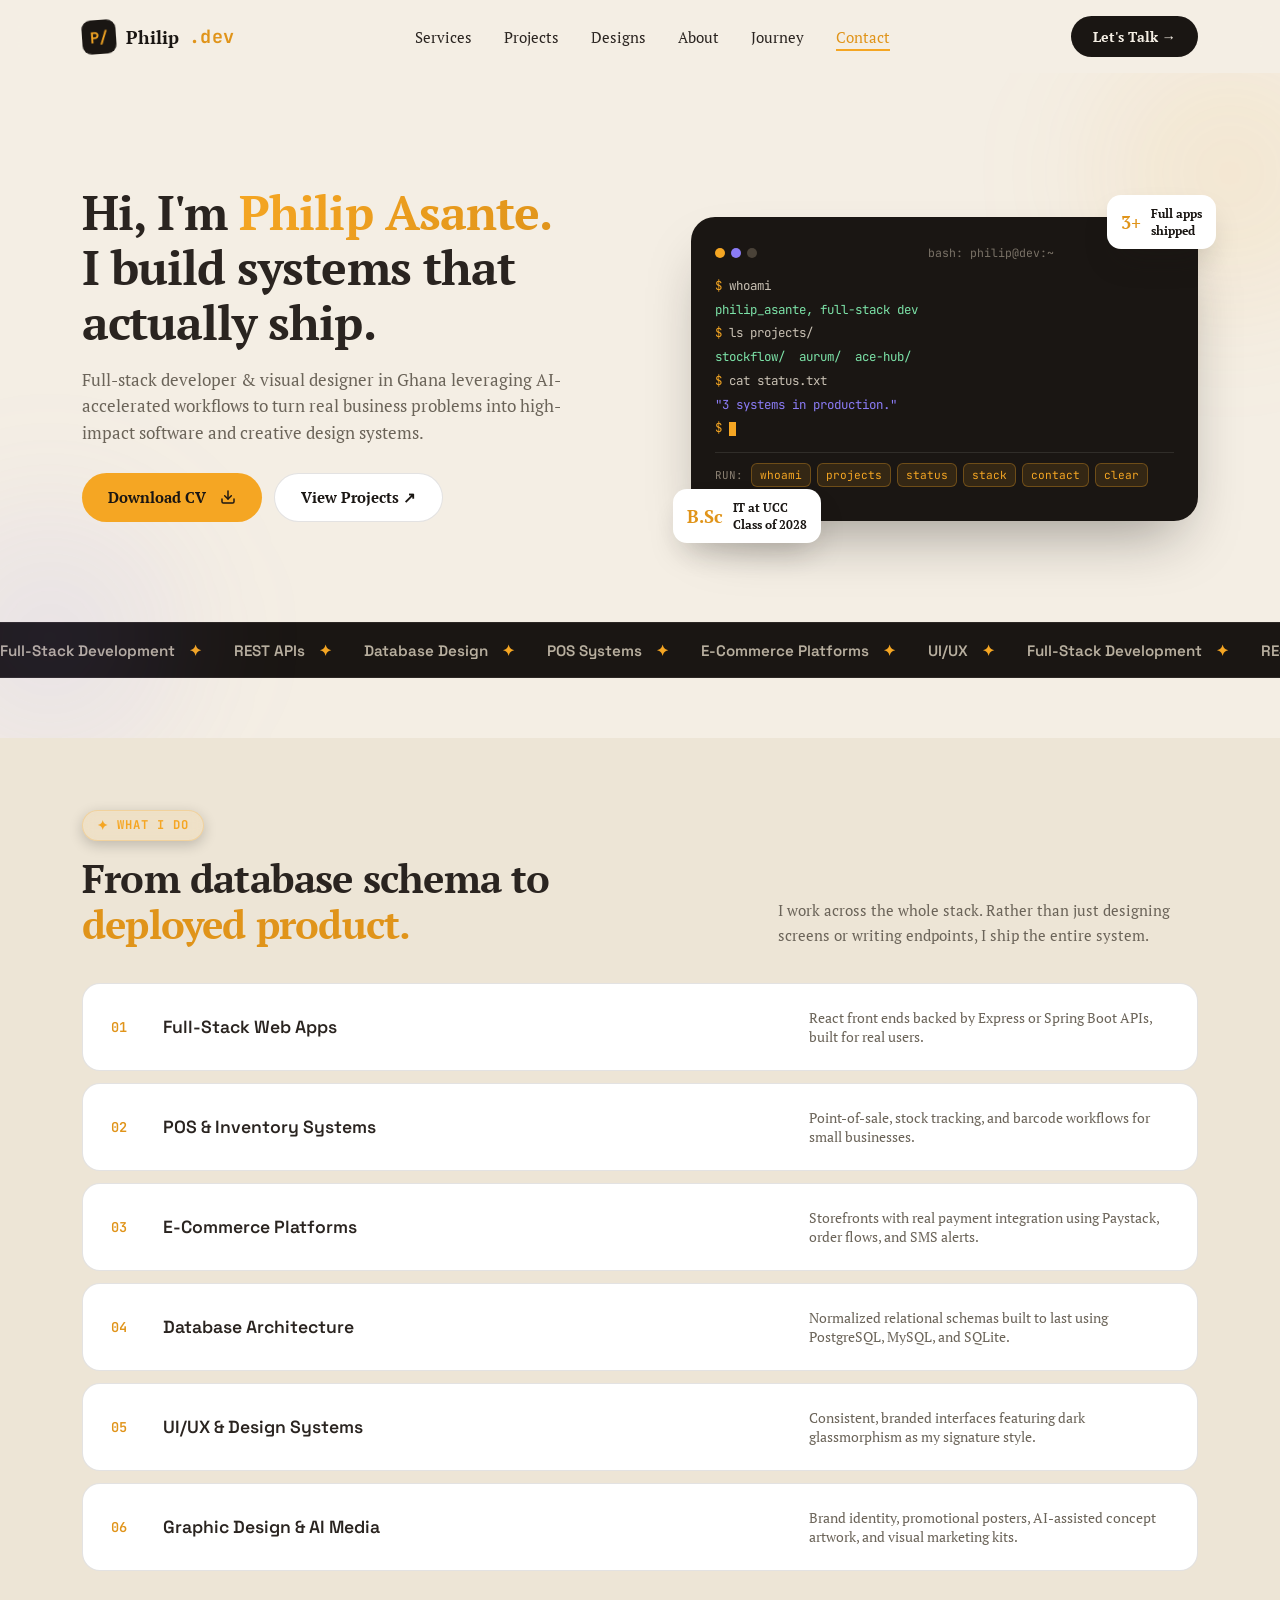
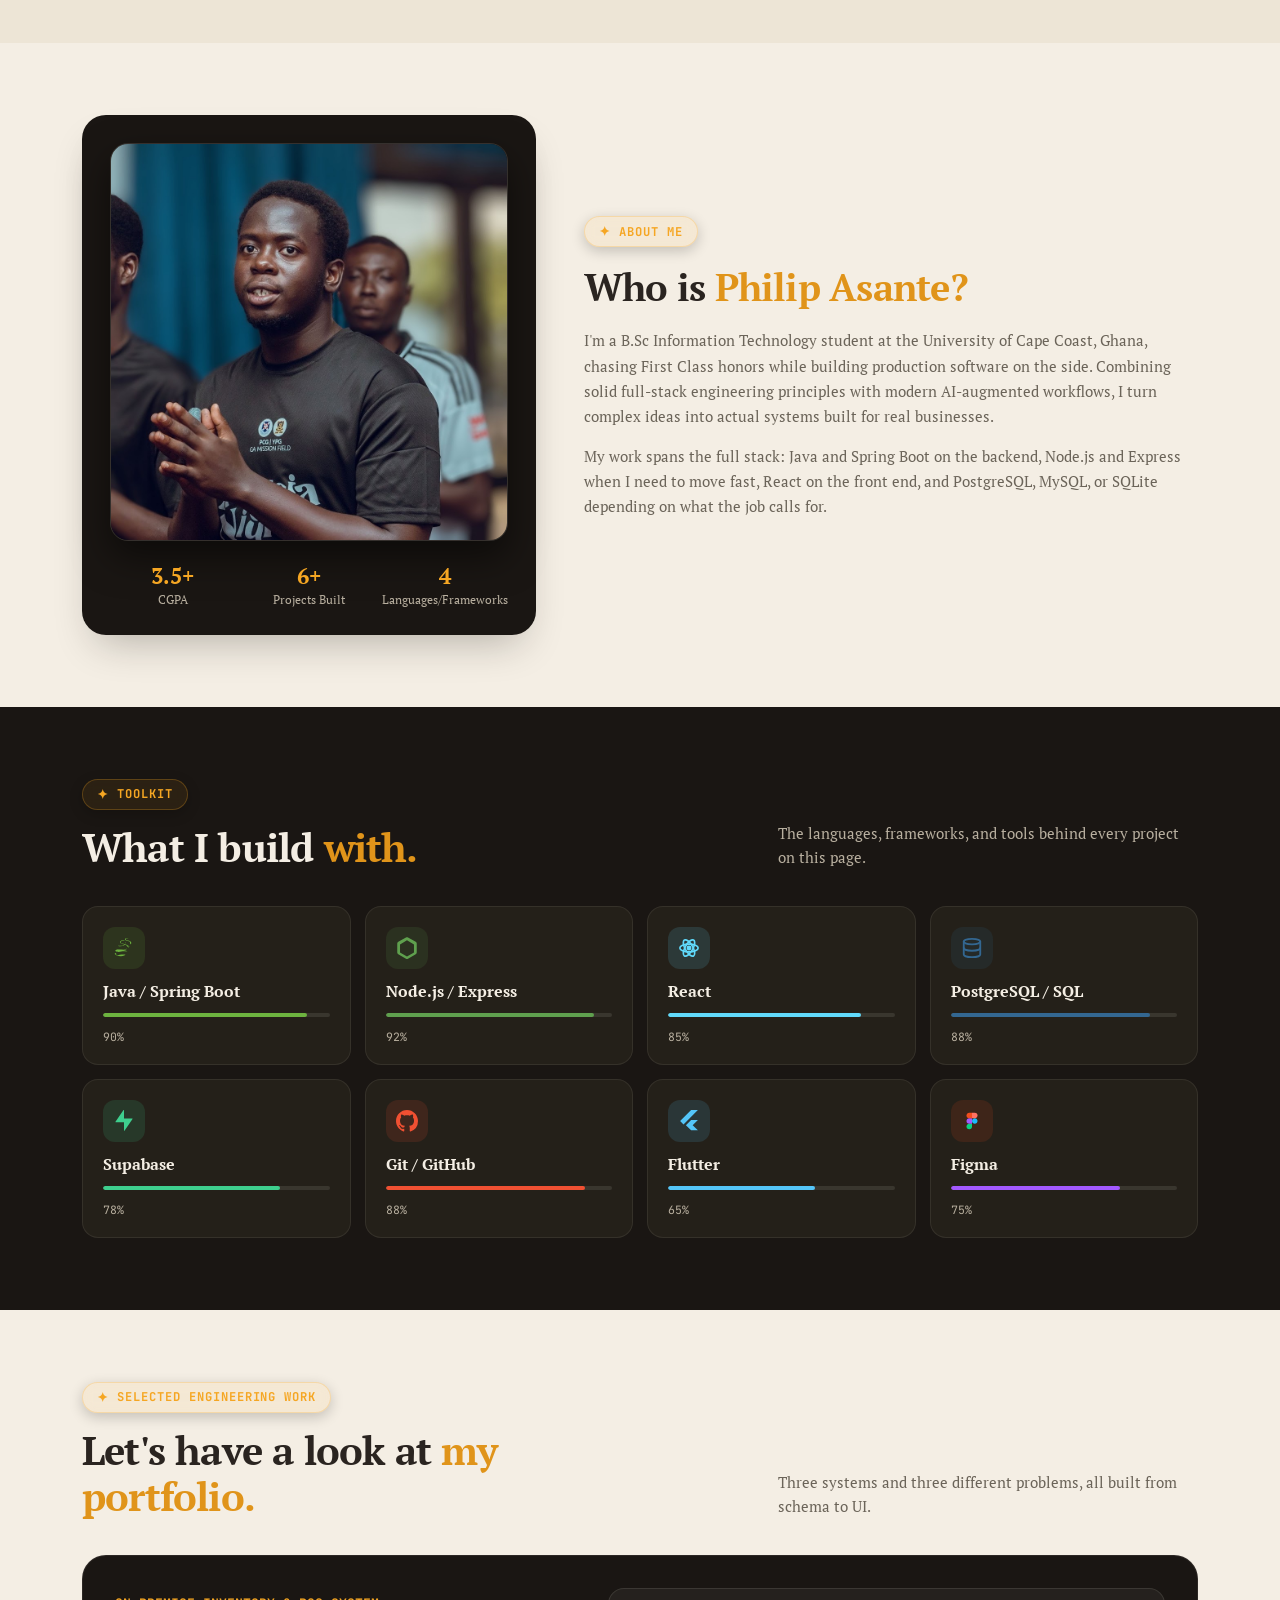
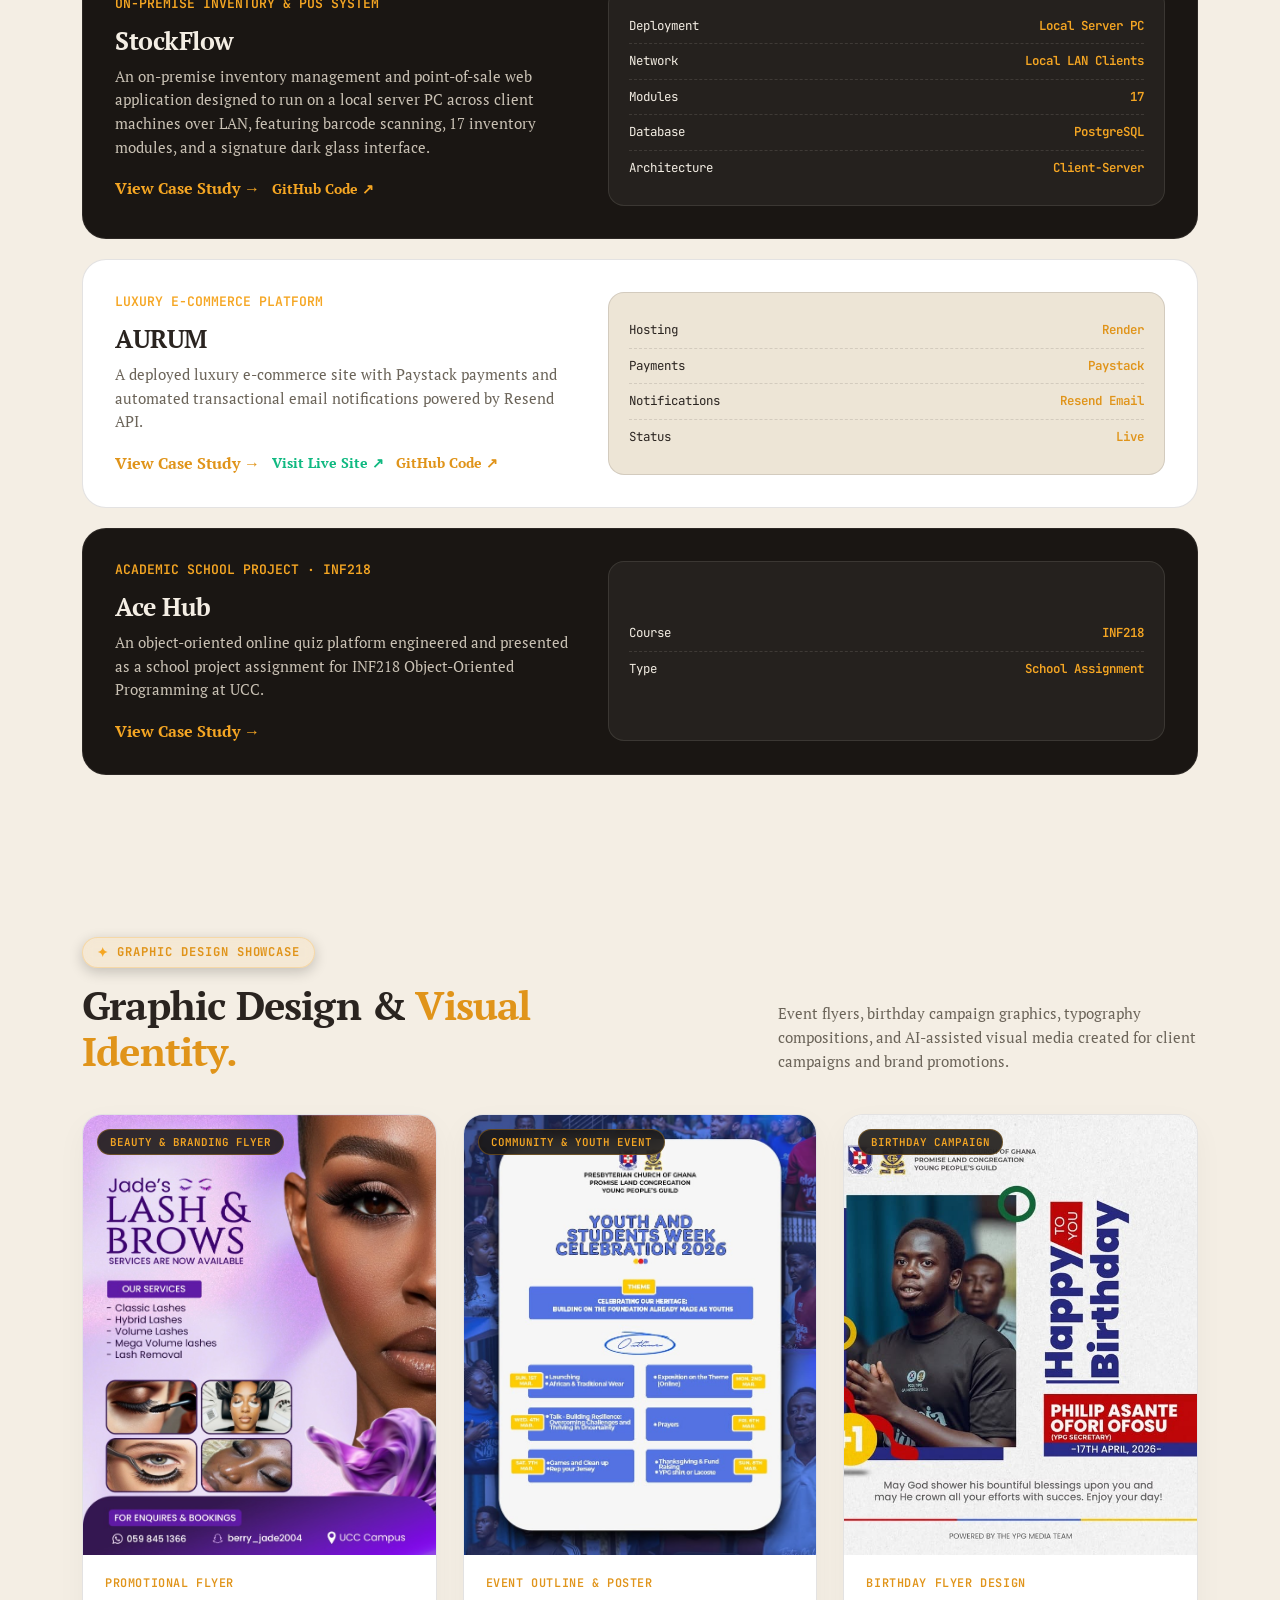
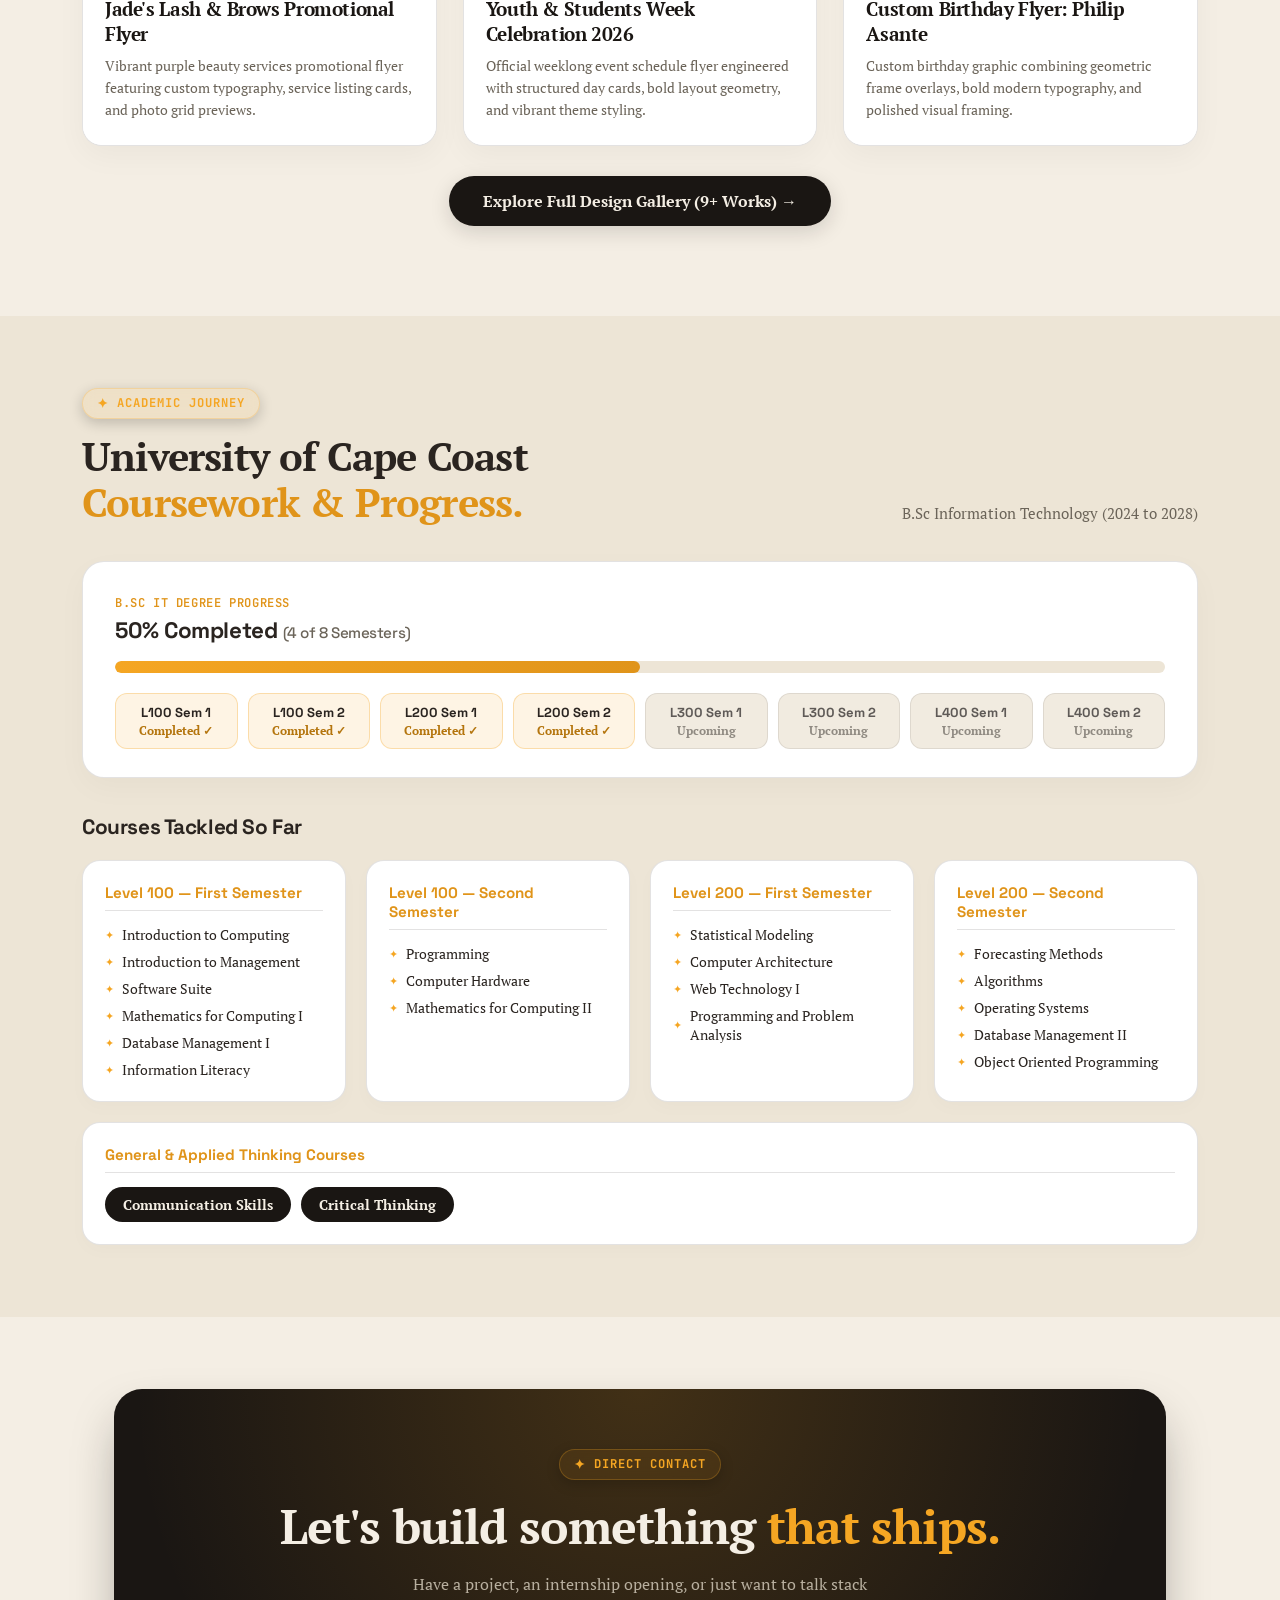
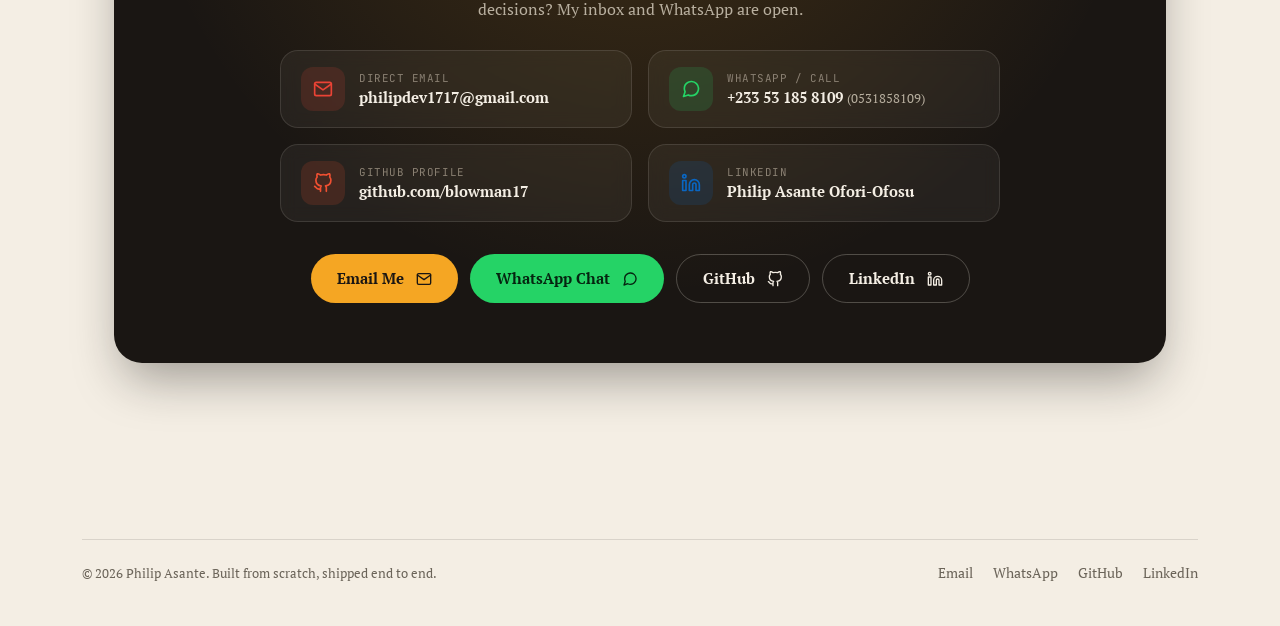
==== commit 8fef30cf: "Redesign graphic design teaser on mobile into smooth horizontal peek-and-swipe strip" ====
--- a/index.html
+++ b/index.html
@@ -402,8 +402,13 @@
       </a>
     </div>
 
+    <!-- Mobile swipe indicator hint -->
+    <div class="mobile-swipe-hint">
+      <span>← Swipe horizontally to preview flyers →</span>
+    </div>
+
     <!-- CTA Button to full gallery page -->
-    <div style="text-align: center; margin-top: 45px;" class="reveal">
+    <div style="text-align: center; margin-top: 30px;" class="reveal">
       <a href="designs.html" class="btn-teaser-cta">Explore Full Design Gallery (9+ Works) →</a>
     </div>
   </div>
--- a/styles.css
+++ b/styles.css
@@ -1839,10 +1839,72 @@
     gap: 20px;
   }
 }
-@media(max-width: 600px) {
-  .designs-grid {
+@media(max-width: 640px) {
+  /* Standalone Gallery (designs.html) on Mobile */
+  .designs-grid-container .designs-grid {
     grid-template-columns: 1fr;
-    gap: 22px;
+    gap: 18px;
+  }
+
+  /* Homepage Teaser: Sleek Horizontal Peek-Swipe Strip */
+  .designs-section .designs-grid {
+    display: flex;
+    overflow-x: auto;
+    scroll-snap-type: x mandatory;
+    gap: 14px;
+    padding: 10px 4px 20px;
+    margin-left: -20px;
+    margin-right: -20px;
+    padding-left: 20px;
+    padding-right: 20px;
+    -webkit-overflow-scrolling: touch;
+    scrollbar-width: none;
+  }
+  .designs-section .designs-grid::-webkit-scrollbar {
+    display: none;
+  }
+  .designs-section .design-grid-card {
+    flex: 0 0 80vw;
+    max-width: 300px;
+    scroll-snap-align: center;
+    border-radius: 18px;
+  }
+  .designs-section .design-grid-img-wrap {
+    aspect-ratio: 4 / 5;
+    max-height: 300px;
+  }
+  .designs-section .design-grid-info {
+    padding: 14px 16px 18px;
+  }
+  .designs-section .design-grid-info h3 {
+    font-size: 1.05rem;
+    margin: 0 0 6px;
+  }
+  .designs-section .design-grid-info p {
+    font-size: 0.82rem;
+    line-height: 1.45;
+    display: -webkit-box;
+    -webkit-line-clamp: 2;
+    -webkit-box-orient: vertical;
+    overflow: hidden;
+  }
+}
+
+.mobile-swipe-hint {
+  display: none;
+}
+@media(max-width: 640px) {
+  .mobile-swipe-hint {
+    display: flex;
+    align-items: center;
+    justify-content: center;
+    gap: 8px;
+    font-family: 'JetBrains Mono', monospace;
+    font-size: 0.74rem;
+    color: var(--text-soft);
+    margin-top: 10px;
+    margin-bottom: 24px;
+    letter-spacing: 0.04em;
   }
 }
 
